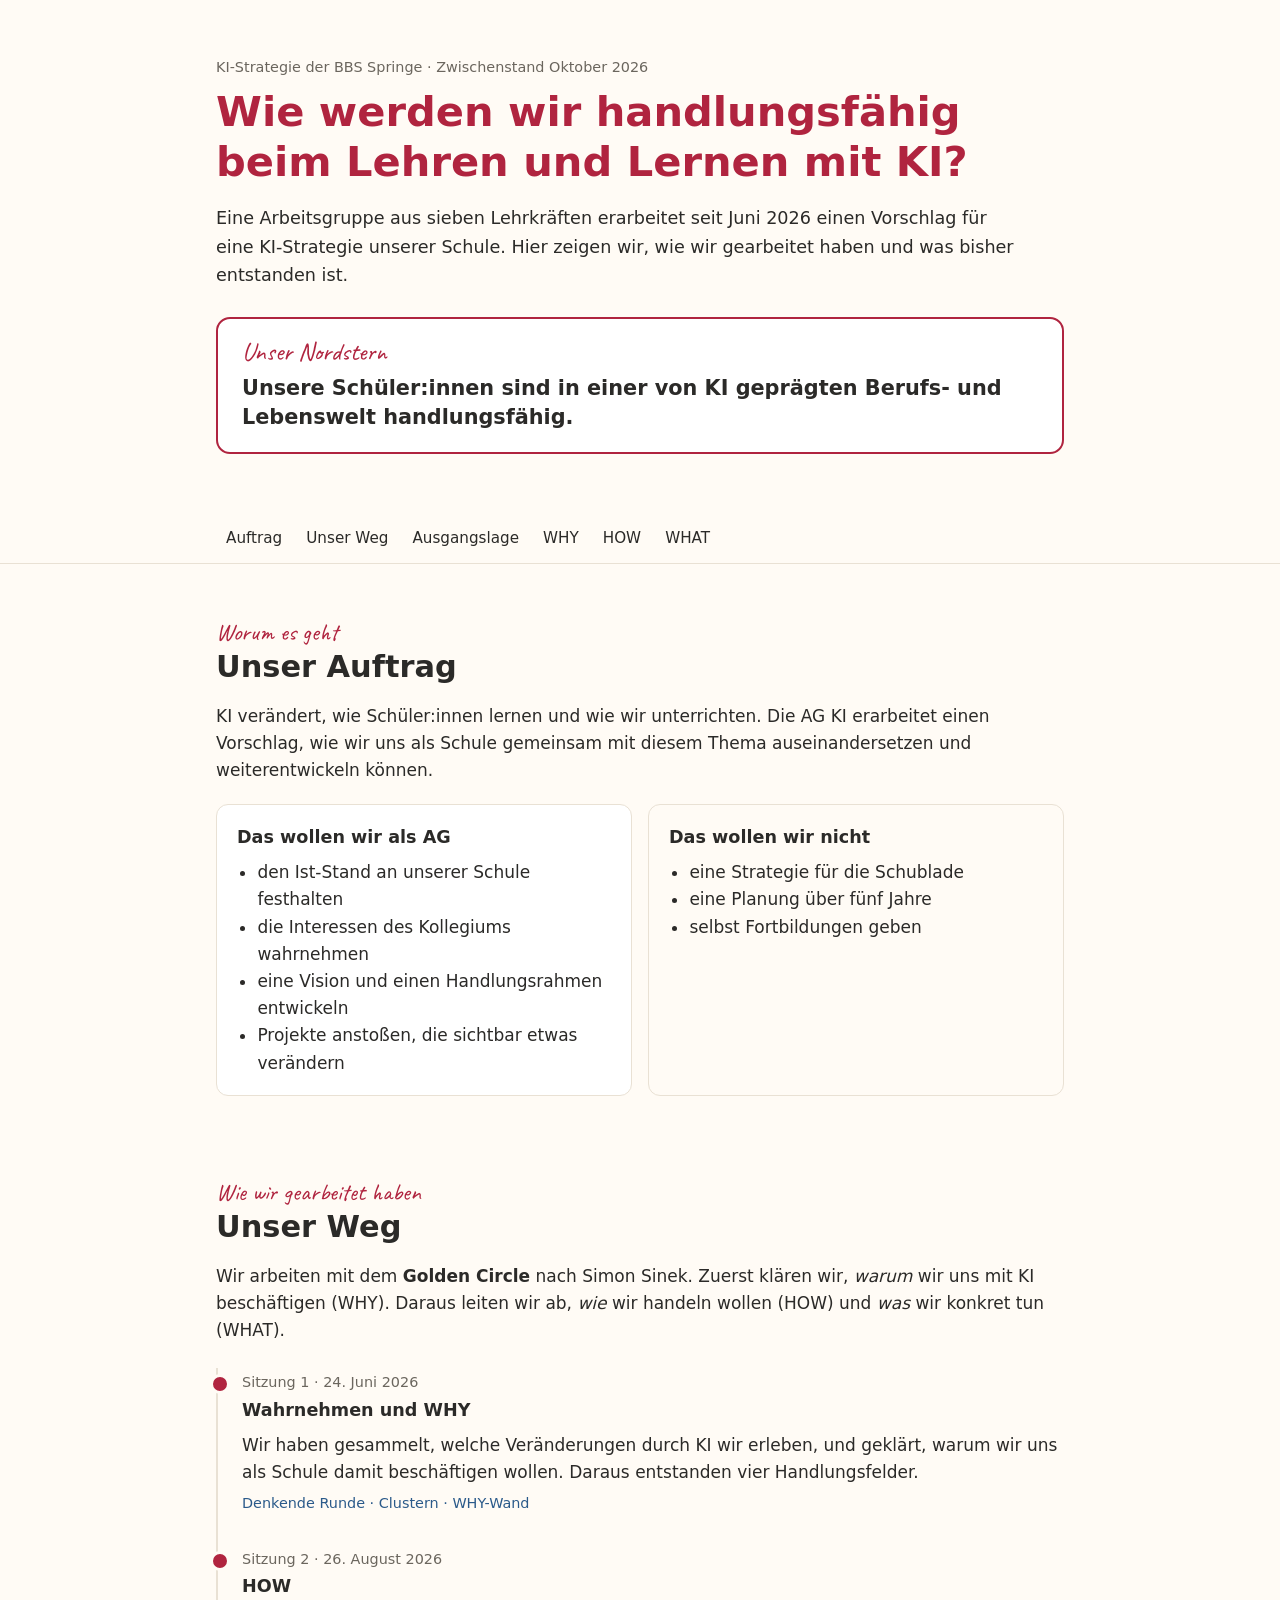
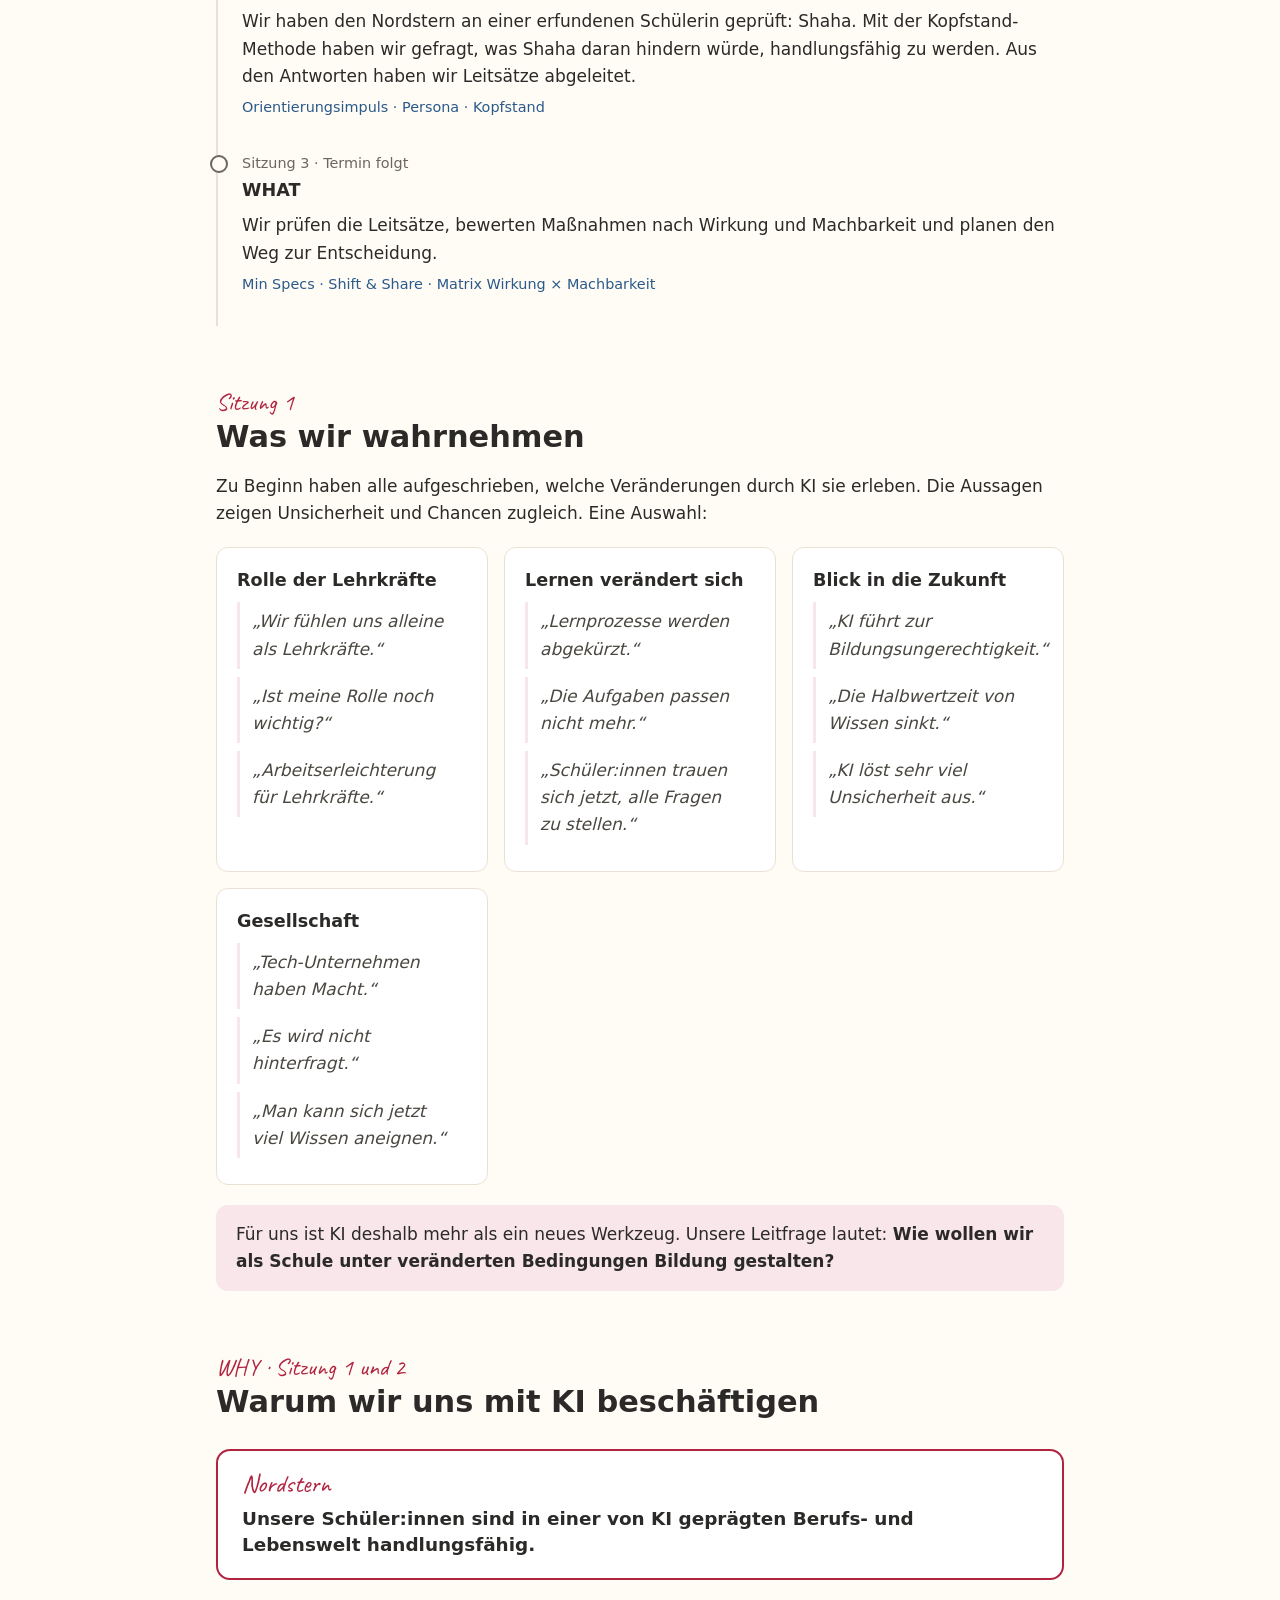
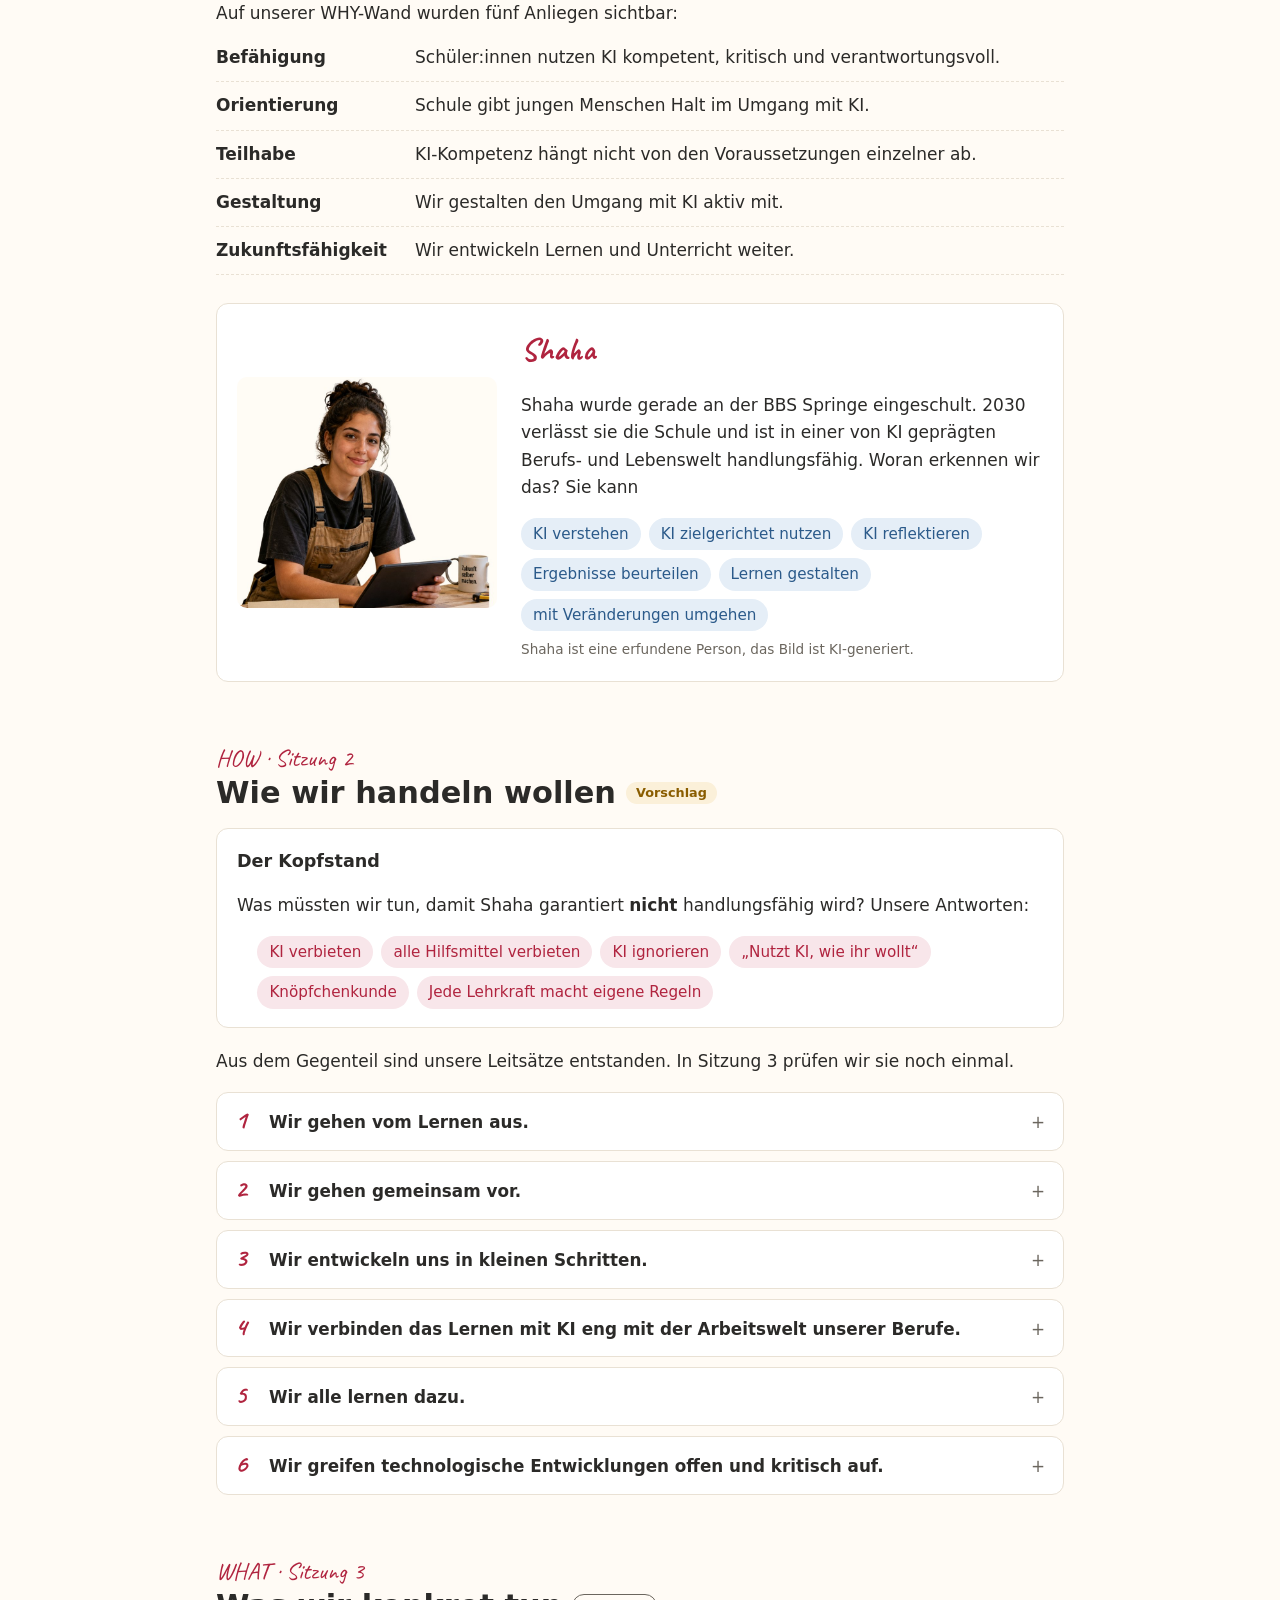
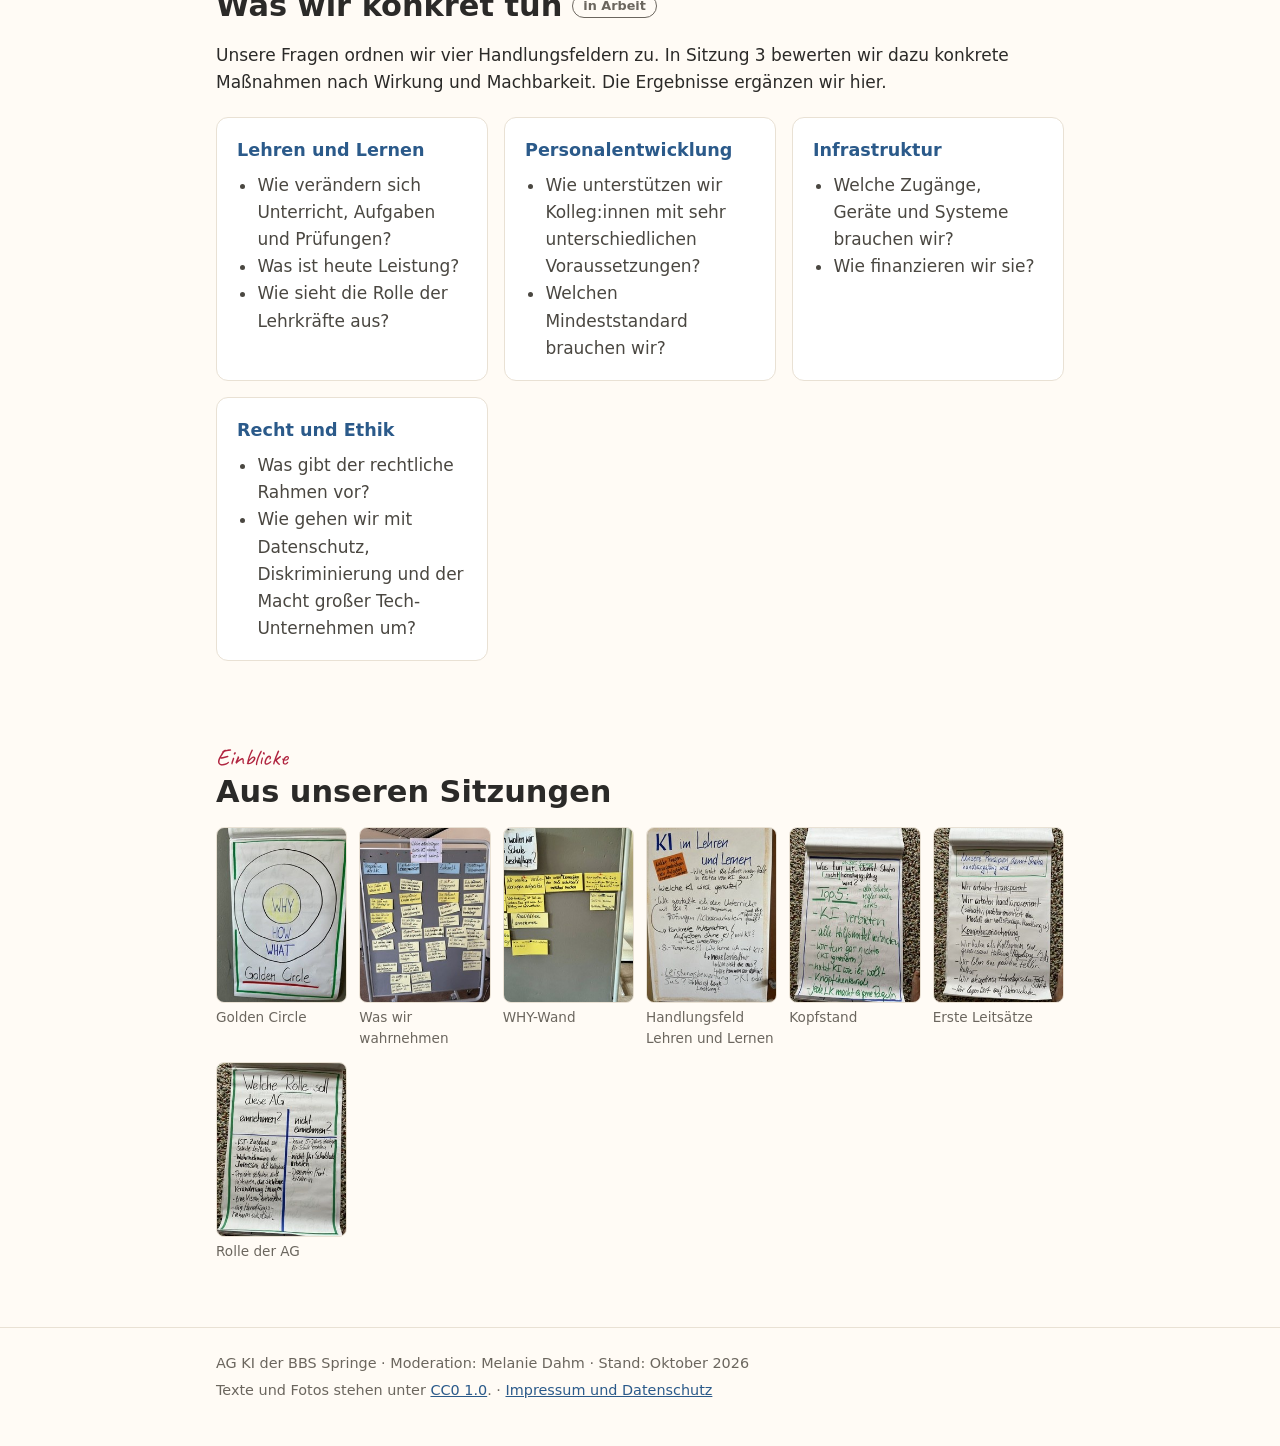
==== index.html @ a80a671f "Statuszeile entfernt, Auftragstext überarbeitet Co-Authored-By: Claude Opus 5.5 <noreply@anthropic.c" ====
<!doctype html>
<html lang="de">
<head>
<meta charset="utf-8">
<meta name="viewport" content="width=device-width, initial-scale=1">
<meta name="robots" content="noindex, nofollow">
<title>KI-Strategie BBS Springe</title>
<meta name="description" content="Wie die AG KI der BBS Springe an einer KI-Strategie arbeitet und was bisher entstanden ist.">
<link rel="stylesheet" href="style.css">
</head>
<body>

<header class="hero">
  <div class="wrap">
    <p class="kicker">KI-Strategie der BBS Springe · Zwischenstand Oktober 2026</p>
    <h1>Wie werden wir handlungsfähig beim Lehren und Lernen mit KI?</h1>
    <p class="lead">Eine Arbeitsgruppe aus sieben Lehrkräften erarbeitet seit Juni 2026 einen Vorschlag für eine KI-Strategie unserer Schule. Hier zeigen wir, wie wir gearbeitet haben und was bisher entstanden ist.</p>
    <div class="northstar">
      <span class="hand">Unser Nordstern</span>
      <p>Unsere Schüler:innen sind in einer von KI geprägten Berufs- und Lebenswelt handlungsfähig.</p>
    </div>
  </div>
</header>

<nav class="toc" aria-label="Inhalt">
  <div class="wrap">
    <a href="#auftrag">Auftrag</a>
    <a href="#weg">Unser Weg</a>
    <a href="#ausgangslage">Ausgangslage</a>
    <a href="#why">WHY</a>
    <a href="#how">HOW</a>
    <a href="#what">WHAT</a>
  </div>
</nav>

<main>

<section id="auftrag" class="wrap">
  <p class="eyebrow">Worum es geht</p>
  <h2>Unser Auftrag</h2>
  <p>KI verändert, wie Schüler:innen lernen und wie wir unterrichten. Die AG KI erarbeitet einen Vorschlag, wie wir uns als Schule gemeinsam mit diesem Thema auseinandersetzen und weiterentwickeln können.</p>
  <div class="two">
    <div class="card">
      <h3>Das wollen wir als AG</h3>
      <ul>
        <li>den Ist-Stand an unserer Schule festhalten</li>
        <li>die Interessen des Kollegiums wahrnehmen</li>
        <li>eine Vision und einen Handlungsrahmen entwickeln</li>
        <li>Projekte anstoßen, die sichtbar etwas verändern</li>
      </ul>
    </div>
    <div class="card muted">
      <h3>Das wollen wir nicht</h3>
      <ul>
        <li>eine Strategie für die Schublade</li>
        <li>eine Planung über fünf Jahre</li>
        <li>selbst Fortbildungen geben</li>
      </ul>
    </div>
  </div>
</section>

<section id="weg" class="wrap">
  <p class="eyebrow">Wie wir gearbeitet haben</p>
  <h2>Unser Weg</h2>
  <p>Wir arbeiten mit dem <strong>Golden Circle</strong> nach Simon Sinek. Zuerst klären wir, <em>warum</em> wir uns mit KI beschäftigen (WHY). Daraus leiten wir ab, <em>wie</em> wir handeln wollen (HOW) und <em>was</em> wir konkret tun (WHAT).</p>
  <ol class="timeline">
    <li>
      <span class="when">Sitzung 1 · 24. Juni 2026</span>
      <h3>Wahrnehmen und WHY</h3>
      <p>Wir haben gesammelt, welche Veränderungen durch KI wir erleben, und geklärt, warum wir uns als Schule damit beschäftigen wollen. Daraus entstanden vier Handlungsfelder.</p>
      <p class="methods">Denkende Runde · Clustern · WHY-Wand</p>
    </li>
    <li>
      <span class="when">Sitzung 2 · 26. August 2026</span>
      <h3>HOW</h3>
      <p>Wir haben den Nordstern an einer erfundenen Schülerin geprüft: Shaha. Mit der Kopfstand-Methode haben wir gefragt, was Shaha daran hindern würde, handlungsfähig zu werden. Aus den Antworten haben wir Leitsätze abgeleitet.</p>
      <p class="methods">Orientierungsimpuls · Persona · Kopfstand</p>
    </li>
    <li class="next">
      <span class="when">Sitzung 3 · Termin folgt</span>
      <h3>WHAT</h3>
      <p>Wir prüfen die Leitsätze, bewerten Maßnahmen nach Wirkung und Machbarkeit und planen den Weg zur Entscheidung.</p>
      <p class="methods">Min Specs · Shift &amp; Share · Matrix Wirkung × Machbarkeit</p>
    </li>
  </ol>
</section>

<section id="ausgangslage" class="wrap">
  <p class="eyebrow">Sitzung 1</p>
  <h2>Was wir wahrnehmen</h2>
  <p>Zu Beginn haben alle aufgeschrieben, welche Veränderungen durch KI sie erleben. Die Aussagen zeigen Unsicherheit und Chancen zugleich. Eine Auswahl:</p>
  <div class="grid">
    <div class="card">
      <h3>Rolle der Lehrkräfte</h3>
      <blockquote>Wir fühlen uns alleine als Lehrkräfte.</blockquote>
      <blockquote>Ist meine Rolle noch wichtig?</blockquote>
      <blockquote>Arbeitserleichterung für Lehrkräfte.</blockquote>
    </div>
    <div class="card">
      <h3>Lernen verändert sich</h3>
      <blockquote>Lernprozesse werden abgekürzt.</blockquote>
      <blockquote>Die Aufgaben passen nicht mehr.</blockquote>
      <blockquote>Schüler:innen trauen sich jetzt, alle Fragen zu stellen.</blockquote>
    </div>
    <div class="card">
      <h3>Blick in die Zukunft</h3>
      <blockquote>KI führt zur Bildungsungerechtigkeit.</blockquote>
      <blockquote>Die Halbwertzeit von Wissen sinkt.</blockquote>
      <blockquote>KI löst sehr viel Unsicherheit aus.</blockquote>
    </div>
    <div class="card">
      <h3>Gesellschaft</h3>
      <blockquote>Tech-Unternehmen haben Macht.</blockquote>
      <blockquote>Es wird nicht hinterfragt.</blockquote>
      <blockquote>Man kann sich jetzt viel Wissen aneignen.</blockquote>
    </div>
  </div>
  <p class="callout">Für uns ist KI deshalb mehr als ein neues Werkzeug. Unsere Leitfrage lautet: <strong>Wie wollen wir als Schule unter veränderten Bedingungen Bildung gestalten?</strong></p>
</section>

<section id="why" class="wrap">
  <p class="eyebrow">WHY · Sitzung 1 und 2</p>
  <h2>Warum wir uns mit KI beschäftigen</h2>
  <div class="northstar small">
    <span class="hand">Nordstern</span>
    <p>Unsere Schüler:innen sind in einer von KI geprägten Berufs- und Lebenswelt handlungsfähig.</p>
  </div>
  <p>Auf unserer WHY-Wand wurden fünf Anliegen sichtbar:</p>
  <dl class="concerns">
    <div><dt>Befähigung</dt><dd>Schüler:innen nutzen KI kompetent, kritisch und verantwortungsvoll.</dd></div>
    <div><dt>Orientierung</dt><dd>Schule gibt jungen Menschen Halt im Umgang mit KI.</dd></div>
    <div><dt>Teilhabe</dt><dd>KI-Kompetenz hängt nicht von den Voraussetzungen einzelner ab.</dd></div>
    <div><dt>Gestaltung</dt><dd>Wir gestalten den Umgang mit KI aktiv mit.</dd></div>
    <div><dt>Zukunftsfähigkeit</dt><dd>Wir entwickeln Lernen und Unterricht weiter.</dd></div>
  </dl>

  <div class="persona">
    <img src="assets/shaha.jpg" alt="Junge Frau in Arbeitslatzhose mit Tablet, auf ihrem Becher steht „Zukunft selber machen.“" width="810" height="720" loading="lazy">
    <div>
      <h3>Shaha</h3>
      <p>Shaha wurde gerade an der BBS Springe eingeschult. 2030 verlässt sie die Schule und ist in einer von KI geprägten Berufs- und Lebenswelt handlungsfähig. Woran erkennen wir das? Sie kann</p>
      <ul class="chips">
        <li>KI verstehen</li>
        <li>KI zielgerichtet nutzen</li>
        <li>KI reflektieren</li>
        <li>Ergebnisse beurteilen</li>
        <li>Lernen gestalten</li>
        <li>mit Veränderungen umgehen</li>
      </ul>
      <p class="note">Shaha ist eine erfundene Person, das Bild ist KI-generiert.</p>
    </div>
  </div>
</section>

<section id="how" class="wrap">
  <p class="eyebrow">HOW · Sitzung 2</p>
  <h2>Wie wir handeln wollen <span class="badge draft">Vorschlag</span></h2>
  <div class="card headstand">
    <h3>Der Kopfstand</h3>
    <p>Was müssten wir tun, damit Shaha garantiert <strong>nicht</strong> handlungsfähig wird? Unsere Antworten:</p>
    <ul class="chips red">
      <li>KI verbieten</li>
      <li>alle Hilfsmittel verbieten</li>
      <li>KI ignorieren</li>
      <li>„Nutzt KI, wie ihr wollt“</li>
      <li>Knöpfchenkunde</li>
      <li>Jede Lehrkraft macht eigene Regeln</li>
    </ul>
  </div>
  <p>Aus dem Gegenteil sind unsere Leitsätze entstanden. In Sitzung 3 prüfen wir sie noch einmal.</p>
  <div class="principles">
    <details>
      <summary><span class="num">1</span>Wir gehen vom Lernen aus.</summary>
      <p>Unser Unterricht ist handlungs- und kompetenzorientiert. KI setzen wir dort ein, wo sie das Lernen stärkt, und machen sie selbst zum Lerngegenstand.</p>
    </details>
    <details>
      <summary><span class="num">2</span>Wir gehen gemeinsam vor.</summary>
      <p>Wir arbeiten nach gemeinsamen Zielen und transparenten, einheitlichen Regeln, die jeder Bildungsgang für sich konkretisiert. Niemand bleibt mit KI allein.</p>
    </details>
    <details>
      <summary><span class="num">3</span>Wir entwickeln uns in kleinen Schritten.</summary>
      <p>Wir erproben, werten aus, passen an und leben dabei eine positive Fehlerkultur.</p>
    </details>
    <details>
      <summary><span class="num">4</span>Wir verbinden das Lernen mit KI eng mit der Arbeitswelt unserer Berufe.</summary>
      <p>Wir beziehen unsere Ausbildungsbetriebe ein.</p>
    </details>
    <details>
      <summary><span class="num">5</span>Wir alle lernen dazu.</summary>
      <p>Lehrende und Lernende entwickeln Kompetenzen zu Lernen und KI. Dafür legen wir einen gemeinsamen Mindeststandard fest, und alle erhalten die Unterstützung, um ihn zu erreichen, unabhängig von ihren Voraussetzungen.</p>
    </details>
    <details>
      <summary><span class="num">6</span>Wir greifen technologische Entwicklungen offen und kritisch auf.</summary>
      <p>Wir achten auf Datenschutz und Nachhaltigkeit und treten Diskriminierung durch KI entgegen. Diese Themen machen wir auch im Unterricht zum Gegenstand.</p>
    </details>
  </div>
</section>

<section id="what" class="wrap">
  <p class="eyebrow">WHAT · Sitzung 3</p>
  <h2>Was wir konkret tun <span class="badge open">in Arbeit</span></h2>
  <p>Unsere Fragen ordnen wir vier Handlungsfeldern zu. In Sitzung 3 bewerten wir dazu konkrete Maßnahmen nach Wirkung und Machbarkeit. Die Ergebnisse ergänzen wir hier.</p>
  <div class="grid">
    <div class="card field">
      <h3>Lehren und Lernen</h3>
      <ul>
        <li>Wie verändern sich Unterricht, Aufgaben und Prüfungen?</li>
        <li>Was ist heute Leistung?</li>
        <li>Wie sieht die Rolle der Lehrkräfte aus?</li>
      </ul>
    </div>
    <div class="card field">
      <h3>Personalentwicklung</h3>
      <ul>
        <li>Wie unterstützen wir Kolleg:innen mit sehr unterschiedlichen Voraussetzungen?</li>
        <li>Welchen Mindeststandard brauchen wir?</li>
      </ul>
    </div>
    <div class="card field">
      <h3>Infrastruktur</h3>
      <ul>
        <li>Welche Zugänge, Geräte und Systeme brauchen wir?</li>
        <li>Wie finanzieren wir sie?</li>
      </ul>
    </div>
    <div class="card field">
      <h3>Recht und Ethik</h3>
      <ul>
        <li>Was gibt der rechtliche Rahmen vor?</li>
        <li>Wie gehen wir mit Datenschutz, Diskriminierung und der Macht großer Tech-Unternehmen um?</li>
      </ul>
    </div>
  </div>
  <!-- Nach Sitzung 3: priorisierte Maßnahmen hier ergänzen -->
</section>

<section id="einblicke" class="wrap">
  <p class="eyebrow">Einblicke</p>
  <h2>Aus unseren Sitzungen</h2>
  <div class="gallery">
    <figure><a href="assets/fotos/golden-circle.jpg"><img src="assets/fotos/golden-circle.jpg" alt="Flipchart mit dem Golden Circle: WHY, HOW, WHAT" width="240" height="320" loading="lazy"></a><figcaption>Golden Circle</figcaption></figure>
    <figure><a href="assets/fotos/veraenderungen.jpg"><img src="assets/fotos/veraenderungen.jpg" alt="Pinnwand mit geclusterten Karten zu wahrgenommenen Veränderungen" width="240" height="320" loading="lazy"></a><figcaption>Was wir wahrnehmen</figcaption></figure>
    <figure><a href="assets/fotos/why.jpg"><img src="assets/fotos/why.jpg" alt="Karten auf der WHY-Wand" width="240" height="320" loading="lazy"></a><figcaption>WHY-Wand</figcaption></figure>
    <figure><a href="assets/fotos/hf-lehren-lernen.jpg"><img src="assets/fotos/hf-lehren-lernen.jpg" alt="Flipchart mit Fragen zum Handlungsfeld Lehren und Lernen" width="240" height="320" loading="lazy"></a><figcaption>Handlungsfeld Lehren und Lernen</figcaption></figure>
    <figure><a href="assets/fotos/kopfstand.jpg"><img src="assets/fotos/kopfstand.jpg" alt="Flipchart zur Kopfstand-Frage mit den Top 5" width="240" height="320" loading="lazy"></a><figcaption>Kopfstand</figcaption></figure>
    <figure><a href="assets/fotos/leitsaetze.jpg"><img src="assets/fotos/leitsaetze.jpg" alt="Flipchart mit den ersten Prinzipien" width="240" height="320" loading="lazy"></a><figcaption>Erste Leitsätze</figcaption></figure>
    <figure><a href="assets/fotos/rolle-ag.jpg"><img src="assets/fotos/rolle-ag.jpg" alt="Flipchart zur Rolle der AG" width="240" height="320" loading="lazy"></a><figcaption>Rolle der AG</figcaption></figure>
  </div>
</section>

</main>

<footer>
  <div class="wrap">
    <p>AG KI der BBS Springe · Moderation: Melanie Dahm · Stand: Oktober 2026</p>
    <p>Texte und Fotos stehen unter <a href="https://creativecommons.org/publicdomain/zero/1.0/deed.de">CC0 1.0</a>. · <a href="impressum.html">Impressum und Datenschutz</a></p>
  </div>
</footer>

</body>
</html>
---- style.css ----
@font-face {
  font-family: "Caveat";
  src: url("assets/fonts/caveat-latin-400-normal.woff2") format("woff2");
  font-weight: 400;
  font-display: swap;
}
@font-face {
  font-family: "Caveat";
  src: url("assets/fonts/caveat-latin-700-normal.woff2") format("woff2");
  font-weight: 700;
  font-display: swap;
}

:root {
  --bg: #fffbf5;
  --surface: #ffffff;
  --text: #2b2a28;
  --muted: #6b665e;
  --line: #e9e1d4;
  --red: #b0243f;
  --red-soft: #f8e6ea;
  --blue: #2b5a8a;
  --blue-soft: #e5eef7;
  --green: #2f7d4f;
  --amber: #c98a12;
  --hand: "Caveat", "Segoe Print", "Comic Sans MS", cursive;
  --sans: system-ui, -apple-system, "Segoe UI", Roboto, Arial, sans-serif;
  color-scheme: light;
}

* { box-sizing: border-box; }
html { scroll-behavior: smooth; scroll-padding-top: 64px; }
body {
  margin: 0;
  background: var(--bg);
  color: var(--text);
  font-family: var(--sans);
  font-size: 17px;
  line-height: 1.6;
}
img { max-width: 100%; height: auto; display: block; }
a { color: var(--blue); }

.wrap { max-width: 880px; margin: 0 auto; padding: 0 16px; }

/* Kopf */
.hero { padding: 56px 0 40px; }
.kicker { color: var(--muted); font-size: 0.9rem; margin: 0 0 8px; }
h1 { font-size: clamp(1.8rem, 4.5vw, 2.6rem); line-height: 1.2; margin: 0 0 16px; color: var(--red); }
.lead { font-size: 1.1rem; max-width: 46em; }
.hand { font-family: var(--hand); font-size: 1.6rem; line-height: 1; color: var(--red); }

.northstar {
  margin: 28px 0 20px;
  padding: 20px 24px;
  background: var(--surface);
  border: 2px solid var(--red);
  border-radius: 14px;
}
.northstar p { margin: 6px 0 0; font-size: 1.3rem; font-weight: 600; line-height: 1.4; }
.northstar.small p { font-size: 1.15rem; }

.status { list-style: none; padding: 0; margin: 0; display: flex; flex-wrap: wrap; gap: 8px 20px; font-size: 0.95rem; }
.status li { display: flex; align-items: center; gap: 8px; }
.dot { width: 11px; height: 11px; border-radius: 50%; display: inline-block; }
.dot.done { background: var(--green); }
.dot.draft { background: var(--amber); }
.dot.open { background: transparent; border: 2px solid var(--muted); }

/* Navigation */
.toc {
  position: sticky; top: 0; z-index: 10;
  background: rgba(255, 251, 245, 0.95);
  backdrop-filter: blur(6px);
  border-bottom: 1px solid var(--line);
}
.toc .wrap { display: flex; gap: 4px; overflow-x: auto; scrollbar-width: none; }
.toc .wrap::-webkit-scrollbar { display: none; }
.toc a {
  flex: 0 0 auto;
  padding: 12px 10px;
  text-decoration: none;
  color: var(--text);
  font-size: 0.95rem;
  white-space: nowrap;
}
.toc a:hover { color: var(--red); }

/* Abschnitte */
section.wrap { padding-top: 56px; padding-bottom: 8px; }
.eyebrow { font-family: var(--hand); font-size: 1.5rem; color: var(--red); margin: 0; line-height: 1; }
h2 { font-size: clamp(1.4rem, 3.5vw, 1.9rem); margin: 4px 0 16px; line-height: 1.25; display: flex; flex-wrap: wrap; align-items: center; gap: 10px; }
h3 { font-size: 1.1rem; margin: 0 0 8px; }

.card {
  background: var(--surface);
  border: 1px solid var(--line);
  border-radius: 12px;
  padding: 18px 20px;
}
.card ul { margin: 0; padding-left: 1.2em; }
.card.muted { background: transparent; }

.two, .grid { display: grid; gap: 16px; margin: 20px 0; }
.two { grid-template-columns: repeat(auto-fit, minmax(260px, 1fr)); }
.grid { grid-template-columns: repeat(auto-fit, minmax(240px, 1fr)); }

blockquote {
  margin: 0 0 8px;
  padding: 6px 12px;
  border-left: 3px solid var(--red-soft);
  font-style: italic;
  color: #4a4741;
}
blockquote::before { content: "„"; }
blockquote::after { content: "“"; }

.callout {
  margin: 8px 0 0;
  padding: 16px 20px;
  background: var(--red-soft);
  border-radius: 12px;
}

/* Zeitleiste */
.timeline { list-style: none; padding: 0; margin: 24px 0 0; border-left: 2px solid var(--line); }
.timeline li { position: relative; padding: 0 0 24px 24px; }
.timeline li::before {
  content: ""; position: absolute; left: -8px; top: 6px;
  width: 14px; height: 14px; border-radius: 50%;
  background: var(--red); border: 3px solid var(--bg);
}
.timeline li.next::before { background: var(--bg); border: 2px solid var(--muted); }
.timeline p { margin: 0 0 6px; }
.when { font-size: 0.9rem; color: var(--muted); }
.methods { font-size: 0.9rem; color: var(--blue); }

/* WHY */
.concerns { margin: 16px 0 28px; display: grid; gap: 10px; }
.concerns div { display: grid; grid-template-columns: 11em 1fr; gap: 12px; padding-bottom: 10px; border-bottom: 1px dashed var(--line); }
.concerns dt { font-weight: 700; }
.concerns dd { margin: 0; }

.persona {
  display: grid; grid-template-columns: 260px 1fr; gap: 24px; align-items: center;
  background: var(--surface); border: 1px solid var(--line); border-radius: 12px; padding: 20px;
}
.persona img { border-radius: 10px; }
.persona h3 { font-family: var(--hand); font-size: 2rem; font-weight: 700; color: var(--red); margin: 0; }
.note { font-size: 0.85rem; color: var(--muted); margin: 8px 0 0; }

.chips { list-style: none; padding: 0; margin: 10px 0 0; display: flex; flex-wrap: wrap; gap: 8px; }
.chips li { background: var(--blue-soft); color: var(--blue); border-radius: 999px; padding: 4px 12px; font-size: 0.95rem; }
.chips.red li { background: var(--red-soft); color: var(--red); }

/* HOW */
.badge { font-size: 0.8rem; font-weight: 600; border-radius: 999px; padding: 3px 10px; }
.badge.draft { background: #fbf0d9; color: #8a5d00; }
.badge.open { background: transparent; border: 1px solid var(--muted); color: var(--muted); }
.headstand { margin: 8px 0 20px; }
.principles { display: grid; gap: 10px; margin-top: 12px; }
details {
  background: var(--surface); border: 1px solid var(--line); border-radius: 12px; padding: 14px 18px;
}
summary { cursor: pointer; font-weight: 700; font-size: 1.05rem; display: flex; gap: 12px; align-items: baseline; list-style: none; }
summary::-webkit-details-marker { display: none; }
summary::after { content: "+"; margin-left: auto; color: var(--muted); font-weight: 400; }
details[open] summary::after { content: "–"; }
details p { margin: 10px 0 0 34px; }
.num { font-family: var(--hand); font-size: 1.6rem; color: var(--red); min-width: 22px; line-height: 1; }

/* WHAT */
.field h3 { color: var(--blue); }
.field ul { color: #4a4741; }

/* Ausblick */
.steps { padding-left: 1.3em; margin: 0 0 24px; }
.steps li { margin-bottom: 8px; }
.steps strong { display: block; }
.feedback { background: var(--blue-soft); border-radius: 12px; padding: 20px; }
.feedback p { margin: 0 0 14px; }
.button {
  display: inline-block; background: var(--blue); color: #fff; text-decoration: none;
  padding: 10px 18px; border-radius: 8px; font-weight: 600;
}
.button:hover { background: #224a72; }

/* Galerie */
.gallery { display: grid; grid-template-columns: repeat(auto-fill, minmax(120px, 1fr)); gap: 12px; }
.gallery figure { margin: 0; }
.gallery img { border-radius: 8px; border: 1px solid var(--line); aspect-ratio: 3 / 4; object-fit: cover; width: 100%; }
.gallery figcaption { font-size: 0.85rem; color: var(--muted); margin-top: 4px; }

footer { margin-top: 56px; padding: 24px 0 40px; border-top: 1px solid var(--line); font-size: 0.9rem; color: var(--muted); }
footer p { margin: 0 0 4px; }

@media (max-width: 640px) {
  body { font-size: 16px; }
  .hero { padding-top: 36px; }
  .persona { grid-template-columns: 1fr; }
  .persona img { max-width: 280px; }
  .concerns div { grid-template-columns: 1fr; gap: 2px; }
  details p { margin-left: 0; }
}
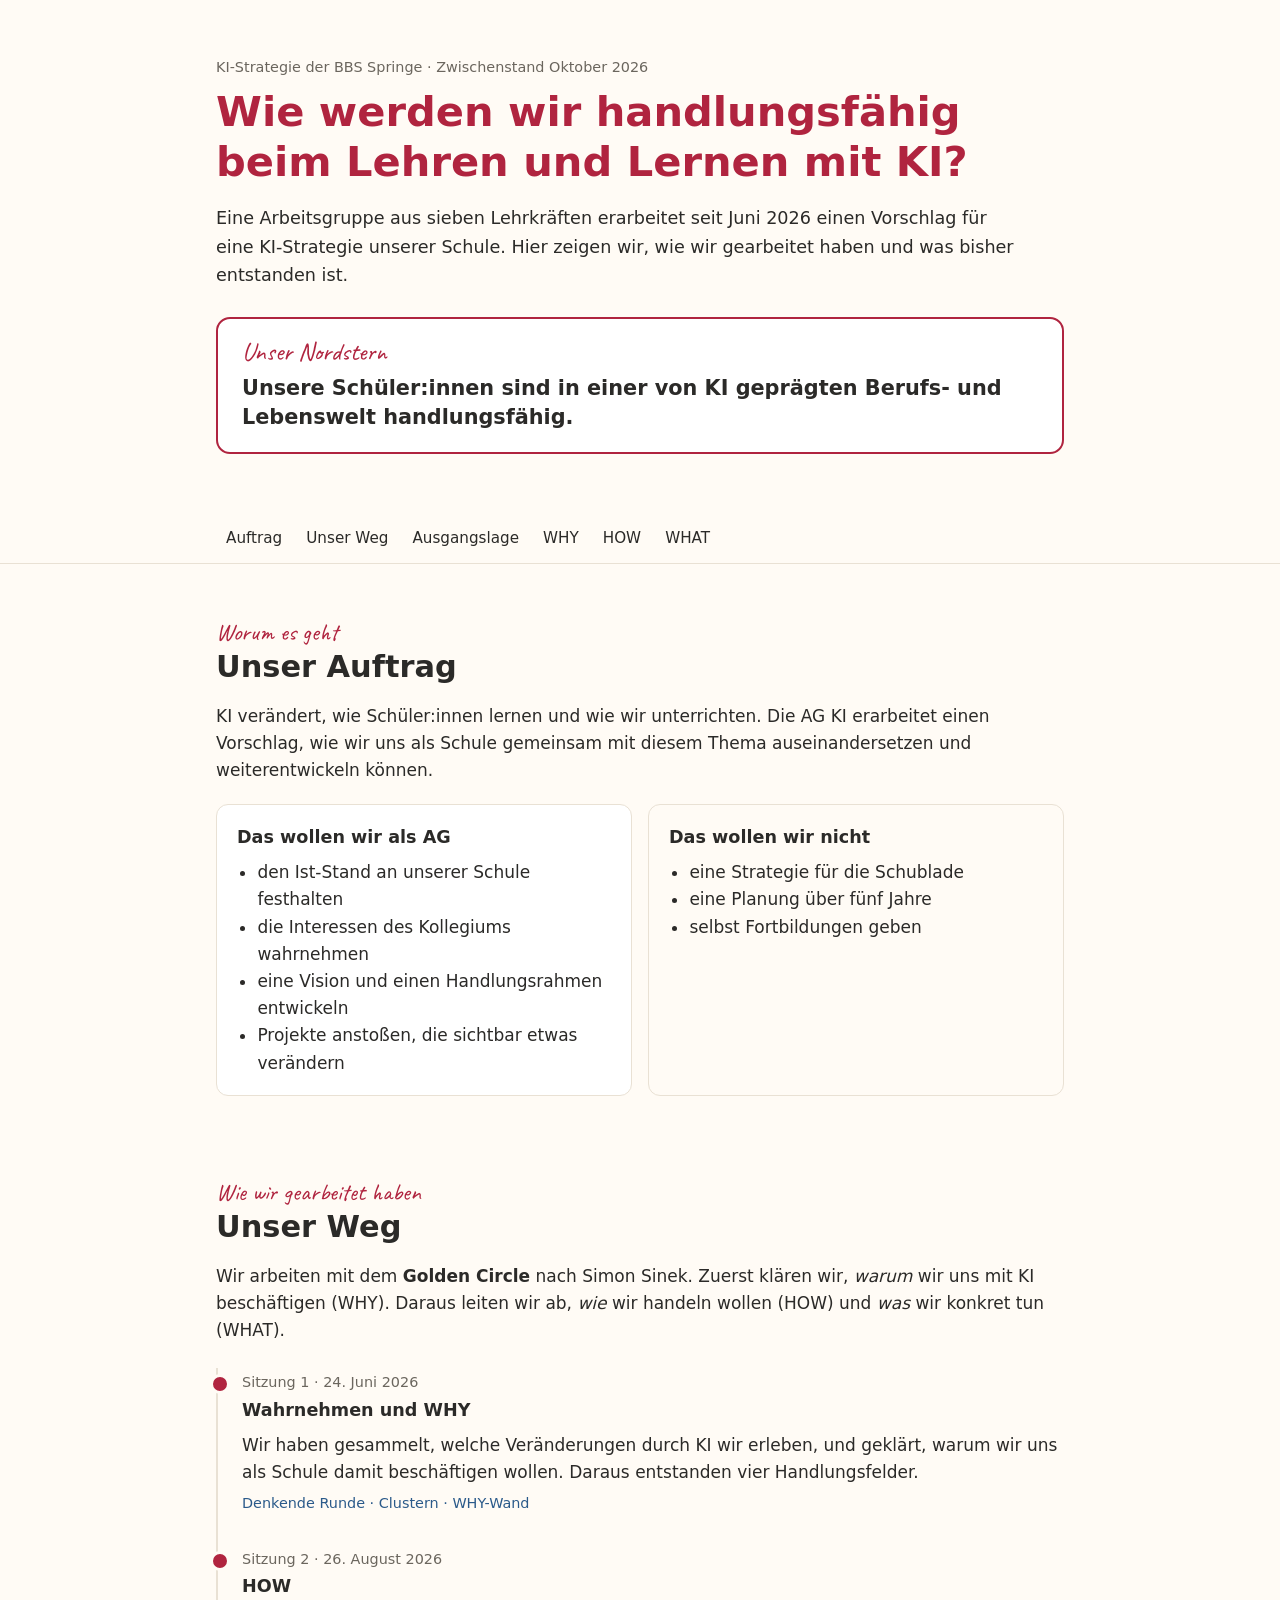
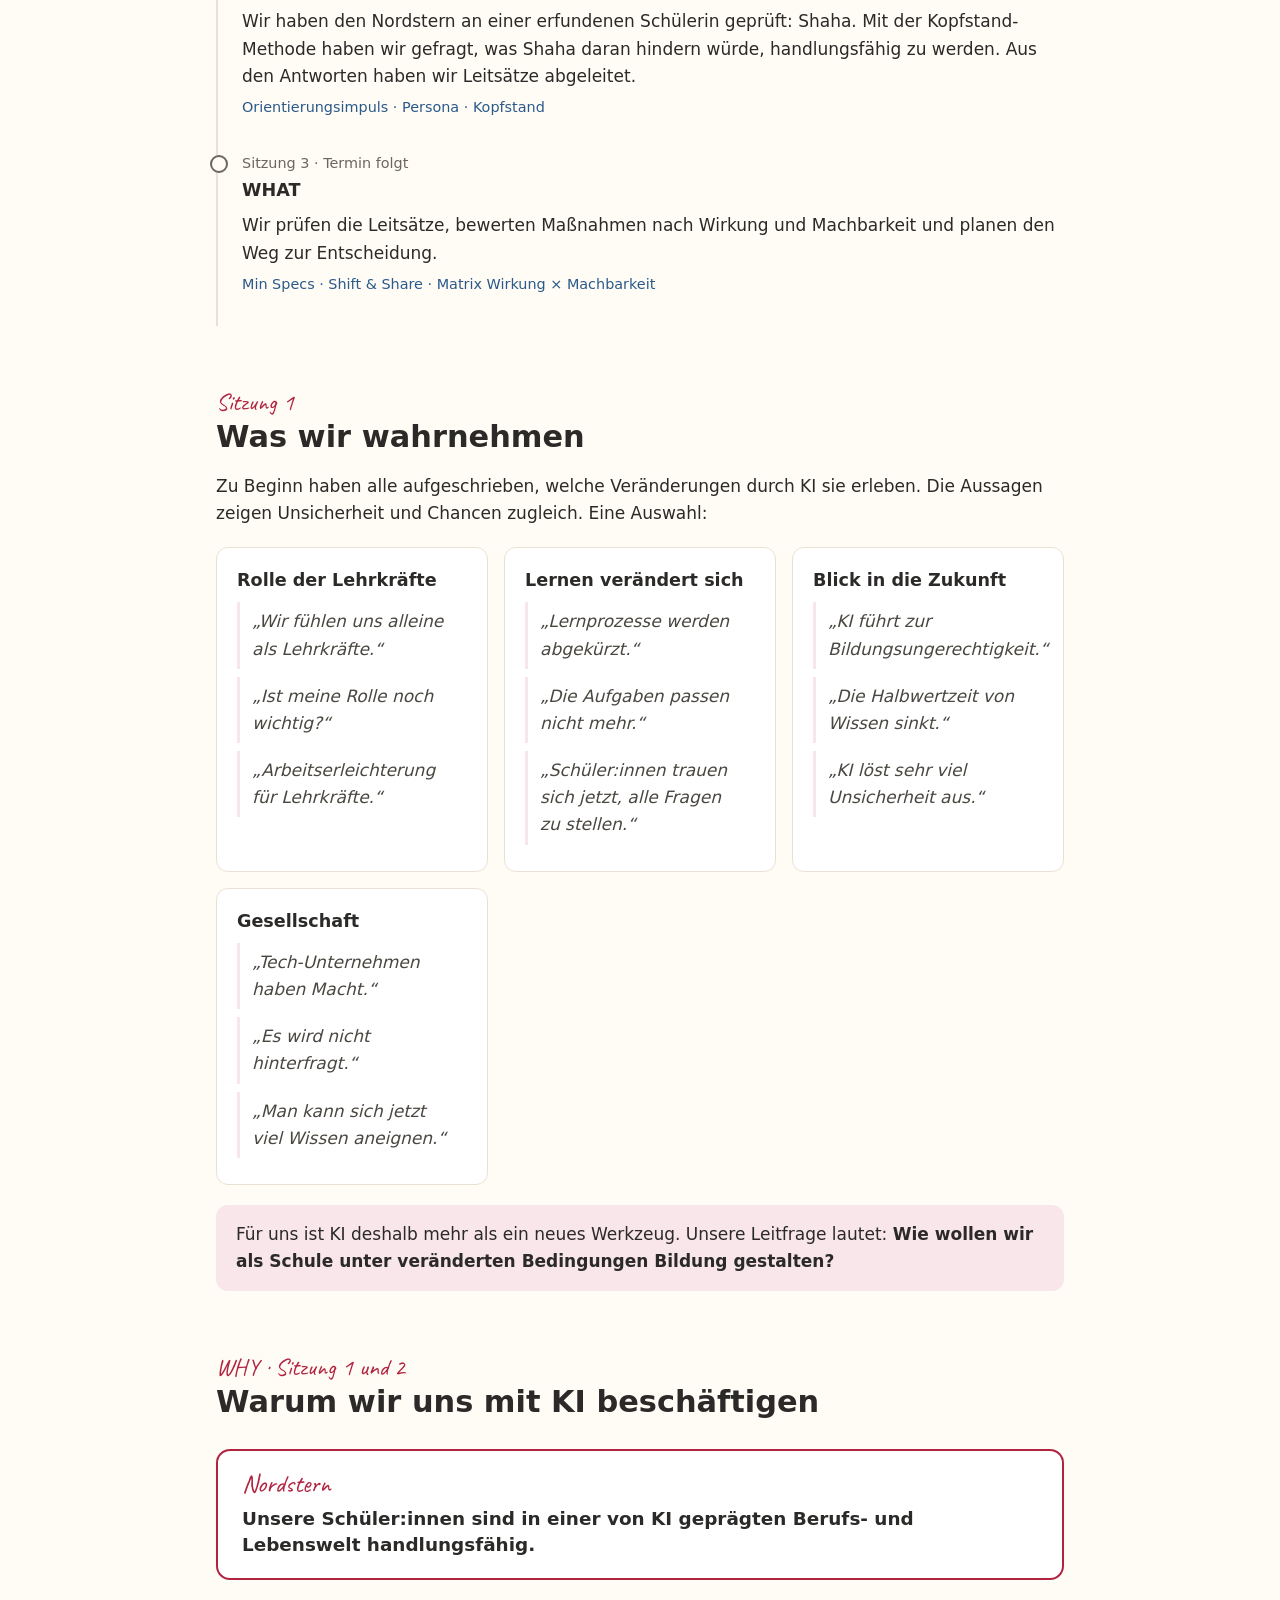
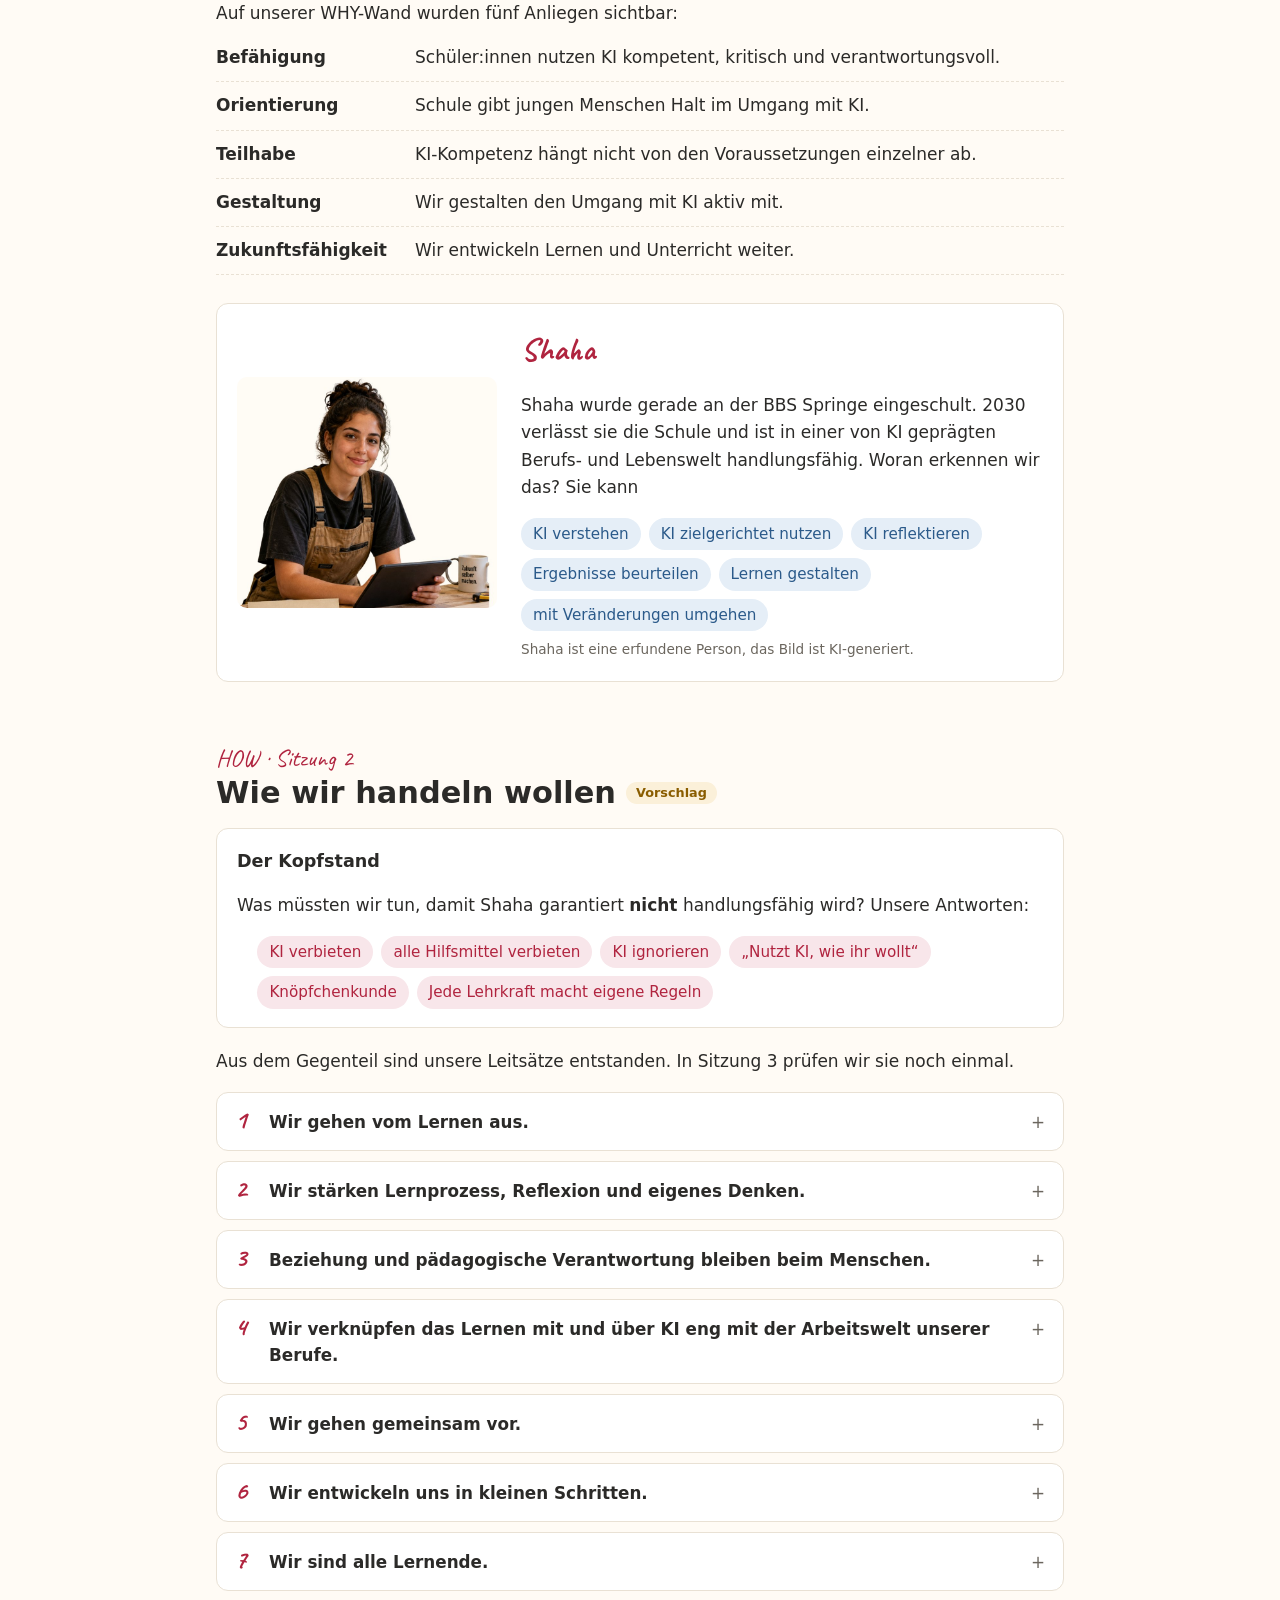
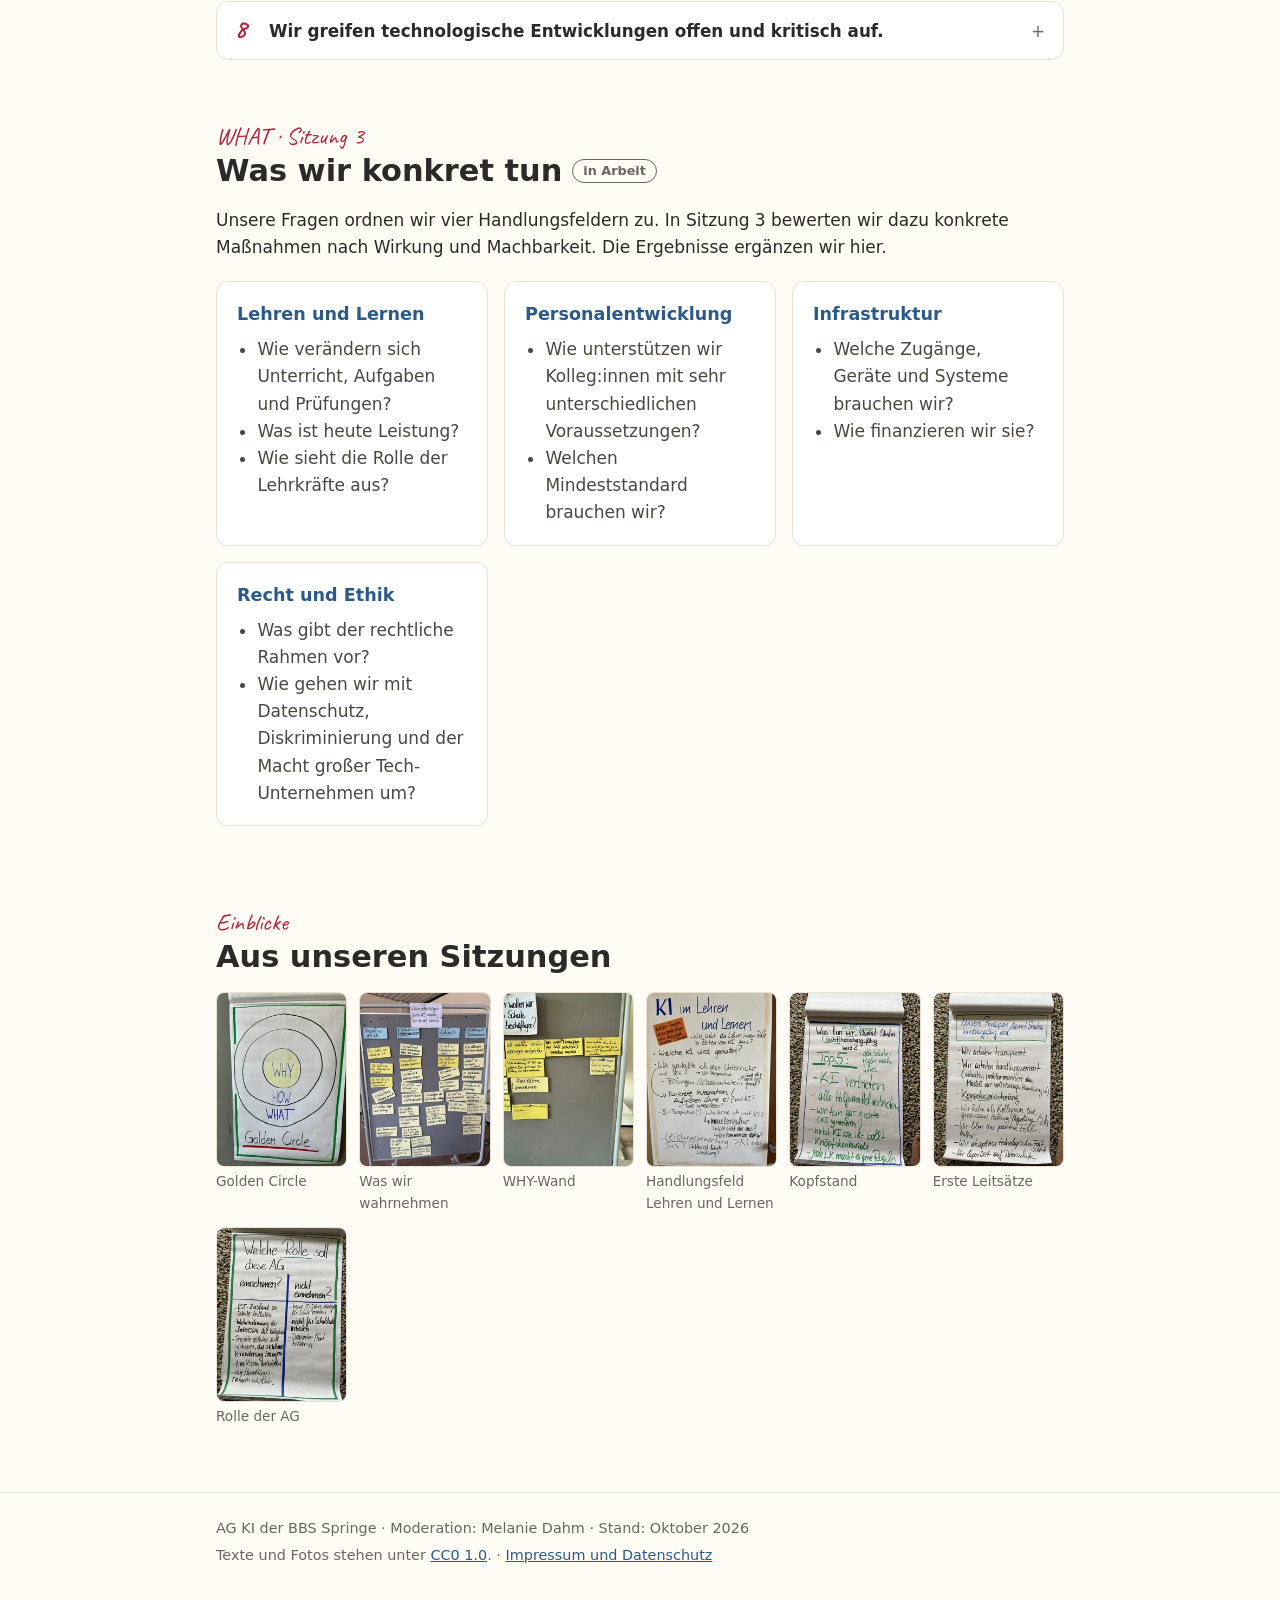
==== commit 906c5d67: "Leitsätze auf acht aktualisiert Co-Authored-By: Claude Opus 5.5 <noreply@anthropic.com>" ====
--- a/index.html
+++ b/index.html
@@ -172,27 +172,35 @@
   <div class="principles">
     <details>
       <summary><span class="num">1</span>Wir gehen vom Lernen aus.</summary>
-      <p>Unser Unterricht ist handlungs- und kompetenzorientiert. KI setzen wir dort ein, wo sie das Lernen stärkt, und machen sie selbst zum Lerngegenstand.</p>
-    </details>
-    <details>
-      <summary><span class="num">2</span>Wir gehen gemeinsam vor.</summary>
-      <p>Wir arbeiten nach gemeinsamen Zielen und transparenten, einheitlichen Regeln, die jeder Bildungsgang für sich konkretisiert. Niemand bleibt mit KI allein.</p>
-    </details>
-    <details>
-      <summary><span class="num">3</span>Wir entwickeln uns in kleinen Schritten.</summary>
-      <p>Wir erproben, werten aus, passen an und leben dabei eine positive Fehlerkultur.</p>
-    </details>
-    <details>
-      <summary><span class="num">4</span>Wir verbinden das Lernen mit KI eng mit der Arbeitswelt unserer Berufe.</summary>
-      <p>Wir beziehen unsere Ausbildungsbetriebe ein.</p>
-    </details>
-    <details>
-      <summary><span class="num">5</span>Wir alle lernen dazu.</summary>
-      <p>Lehrende und Lernende entwickeln Kompetenzen zu Lernen und KI. Dafür legen wir einen gemeinsamen Mindeststandard fest, und alle erhalten die Unterstützung, um ihn zu erreichen, unabhängig von ihren Voraussetzungen.</p>
-    </details>
-    <details>
-      <summary><span class="num">6</span>Wir greifen technologische Entwicklungen offen und kritisch auf.</summary>
-      <p>Wir achten auf Datenschutz und Nachhaltigkeit und treten Diskriminierung durch KI entgegen. Diese Themen machen wir auch im Unterricht zum Gegenstand.</p>
+      <p>Bei jeder Entscheidung über KI fragen wir zuerst, welches Lernen sie stärkt. KI ist bei uns Werkzeug und Lerngegenstand, eingebettet in handlungs- und kompetenzorientierten Unterricht.</p>
+    </details>
+    <details>
+      <summary><span class="num">2</span>Wir stärken Lernprozess, Reflexion und eigenes Denken.</summary>
+      <p>Das gilt im Unterricht wie bei Leistung und Prüfung. Ob mit oder ohne KI gelernt wird, entscheiden wir bewusst nach dem Lernziel.</p>
+    </details>
+    <details>
+      <summary><span class="num">3</span>Beziehung und pädagogische Verantwortung bleiben beim Menschen.</summary>
+      <p>KI kann unterstützen. Lernbegleitung, Ermutigung und pädagogische Entscheidungen liegen bei den Lehrkräften.</p>
+    </details>
+    <details>
+      <summary><span class="num">4</span>Wir verknüpfen das Lernen mit und über KI eng mit der Arbeitswelt unserer Berufe.</summary>
+      <p>Wir zeigen, wie KI in den Berufen genutzt wird und wie sie Arbeit verändert. Dabei beziehen wir unsere Ausbildungsbetriebe ein.</p>
+    </details>
+    <details>
+      <summary><span class="num">5</span>Wir gehen gemeinsam vor.</summary>
+      <p>Wir arbeiten nach gemeinsamen Zielen und transparenten, einheitlichen Regeln zur KI-Nutzung, die jeder Bildungsgang für sich konkretisiert. Niemand bleibt mit KI allein.</p>
+    </details>
+    <details>
+      <summary><span class="num">6</span>Wir entwickeln uns in kleinen Schritten.</summary>
+      <p>Innerhalb unserer gemeinsamen Regeln probieren wir KI aus, werten aus und passen an. Dabei leben wir eine positive Fehlerkultur.</p>
+    </details>
+    <details>
+      <summary><span class="num">7</span>Wir sind alle Lernende.</summary>
+      <p>Lehrende und Lernende entwickeln Kompetenzen zu KI. Dafür legen wir einen gemeinsamen Mindeststandard fest, und alle erhalten Unterstützung, um ihn zu erreichen.</p>
+    </details>
+    <details>
+      <summary><span class="num">8</span>Wir greifen technologische Entwicklungen offen und kritisch auf.</summary>
+      <p>Wir sorgen dafür, dass alle Lernenden gleichen Zugang zu KI haben. Wir achten auf Datenschutz und Nachhaltigkeit und treten Diskriminierung durch KI entgegen. Diese Themen machen wir auch im Unterricht zum Gegenstand.</p>
     </details>
   </div>
 </section>
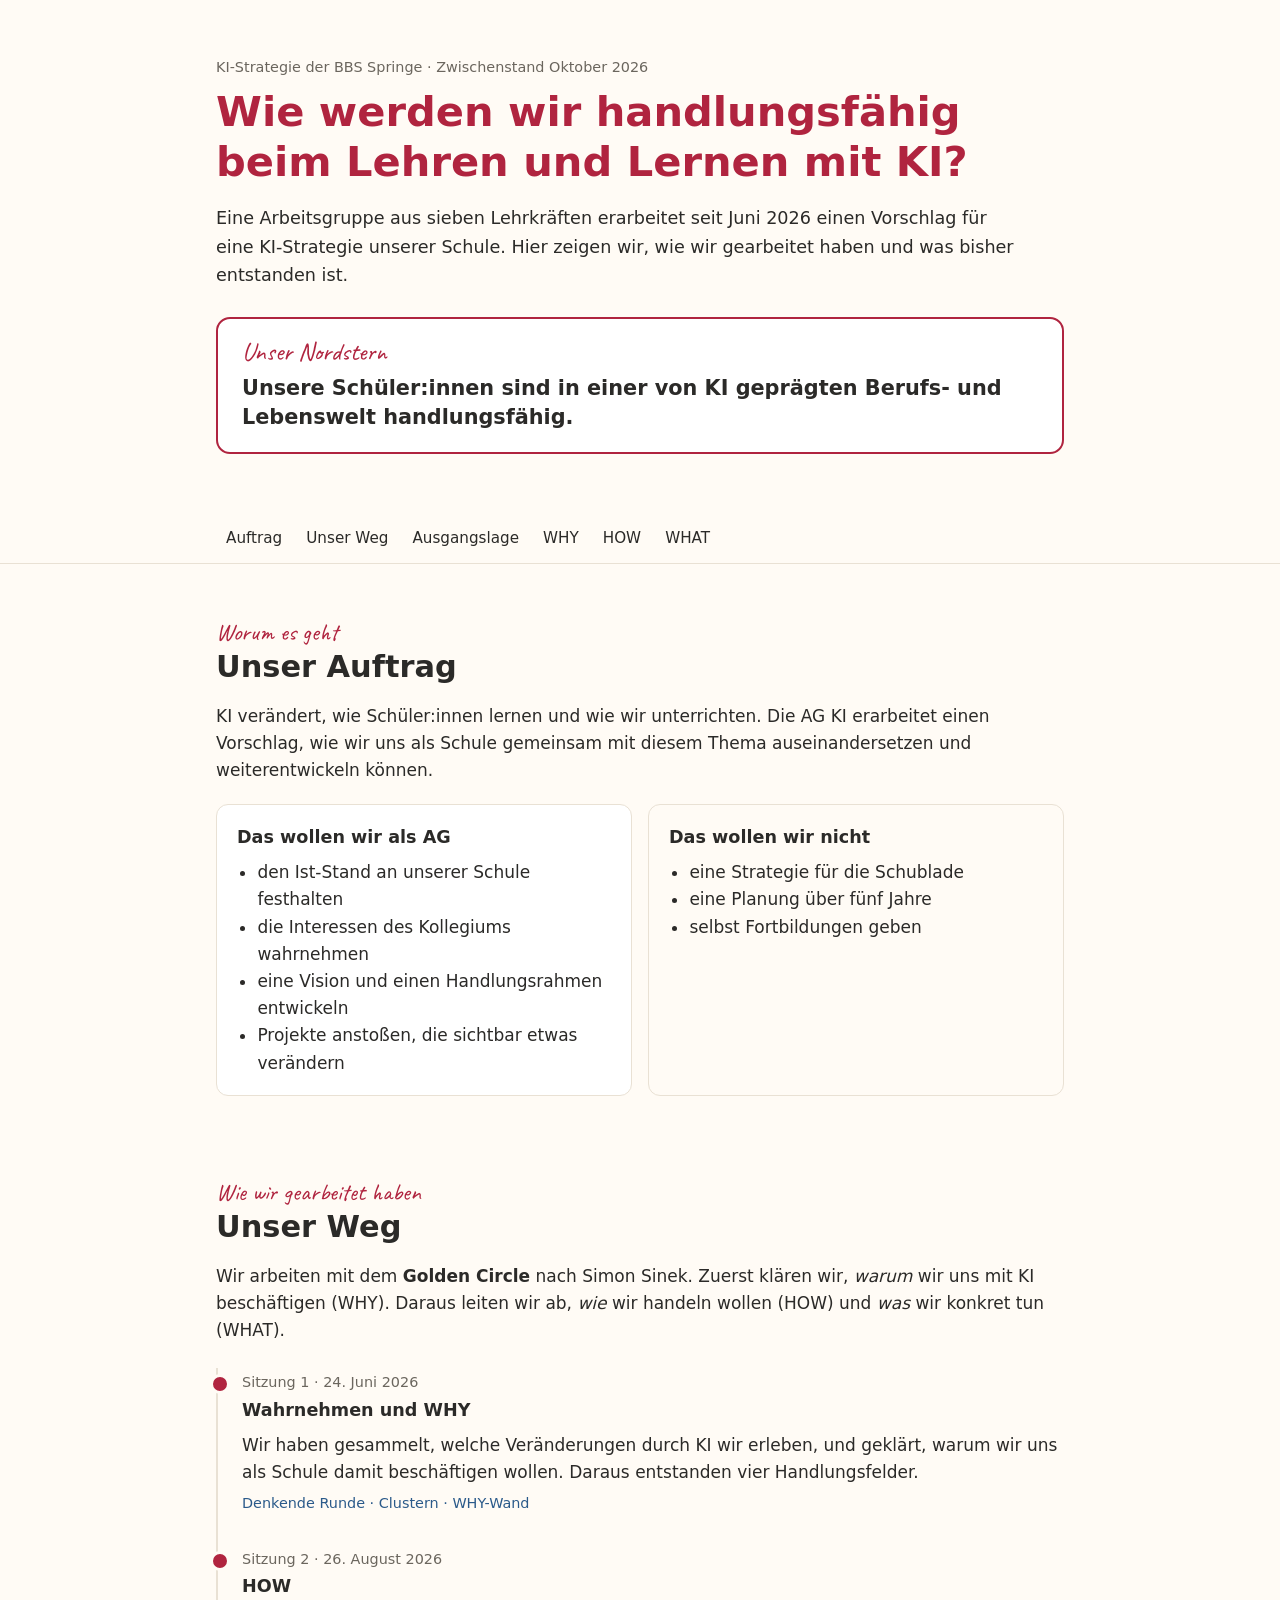
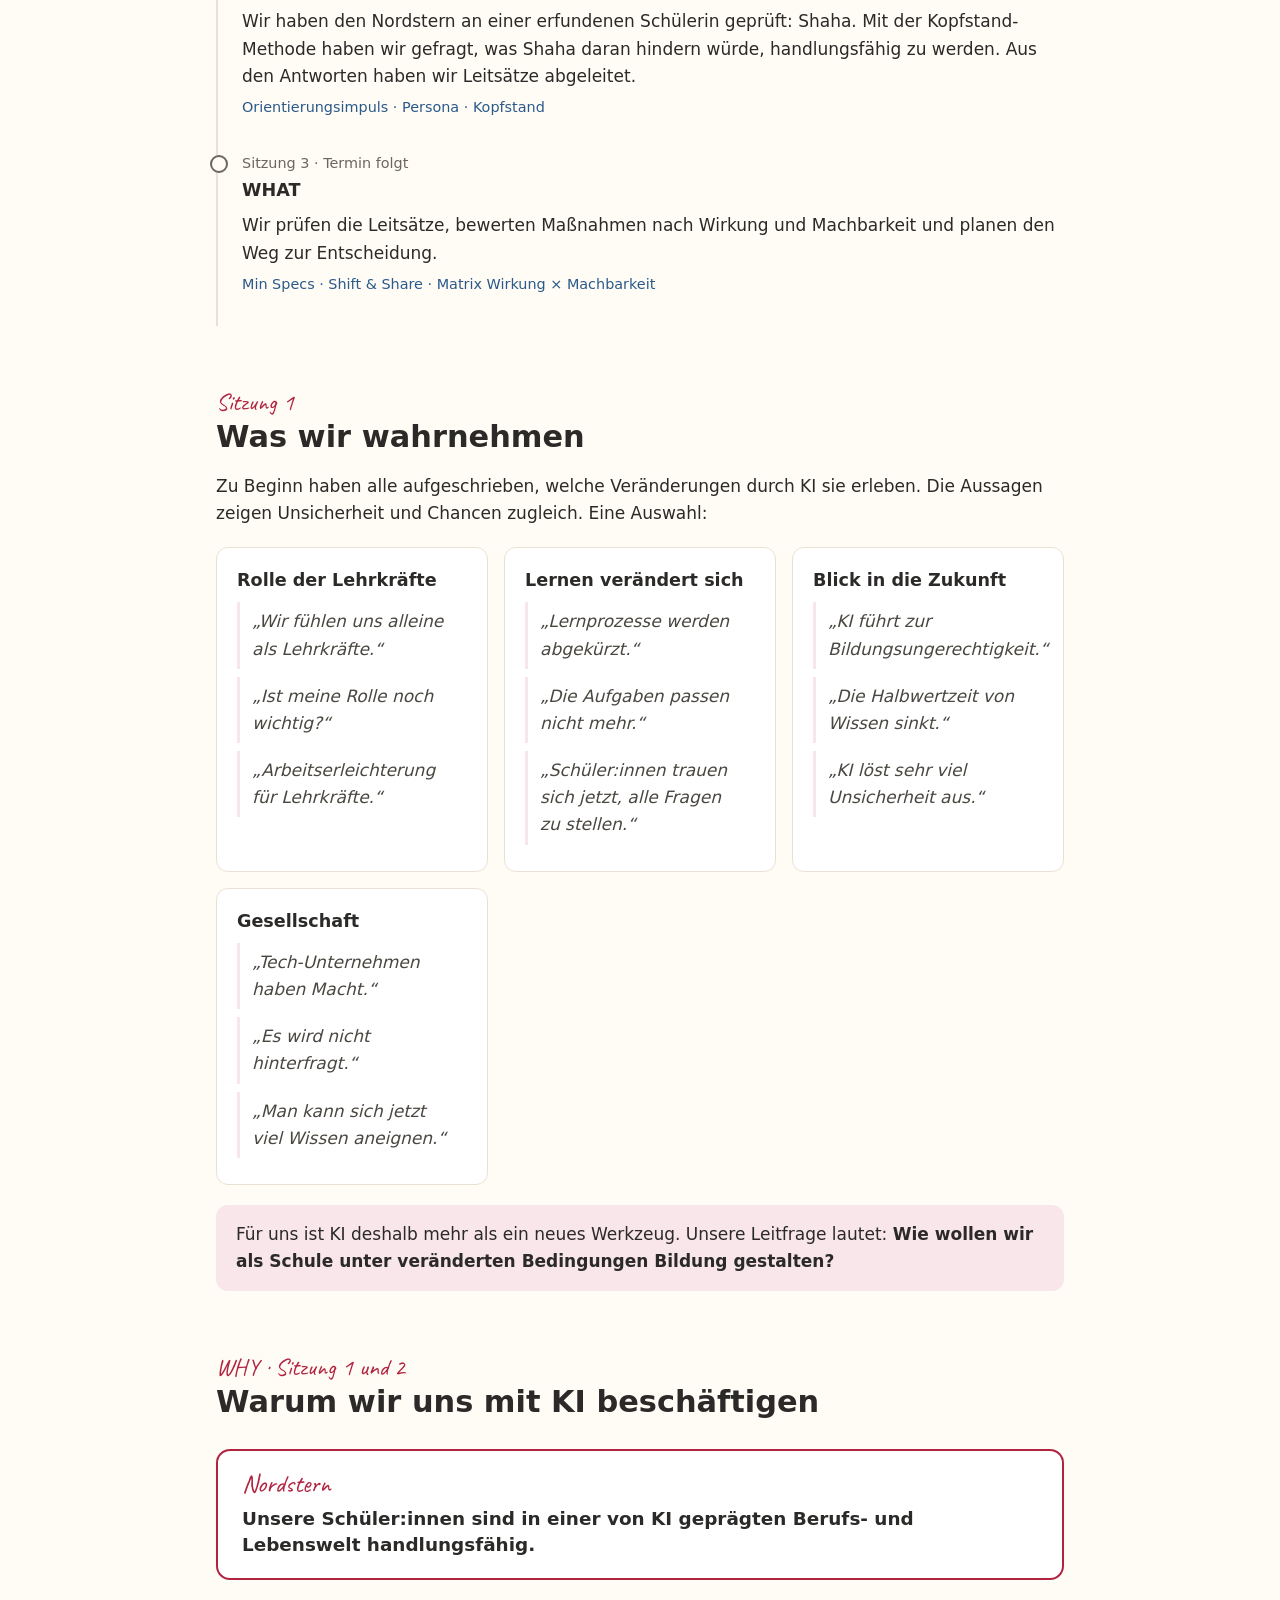
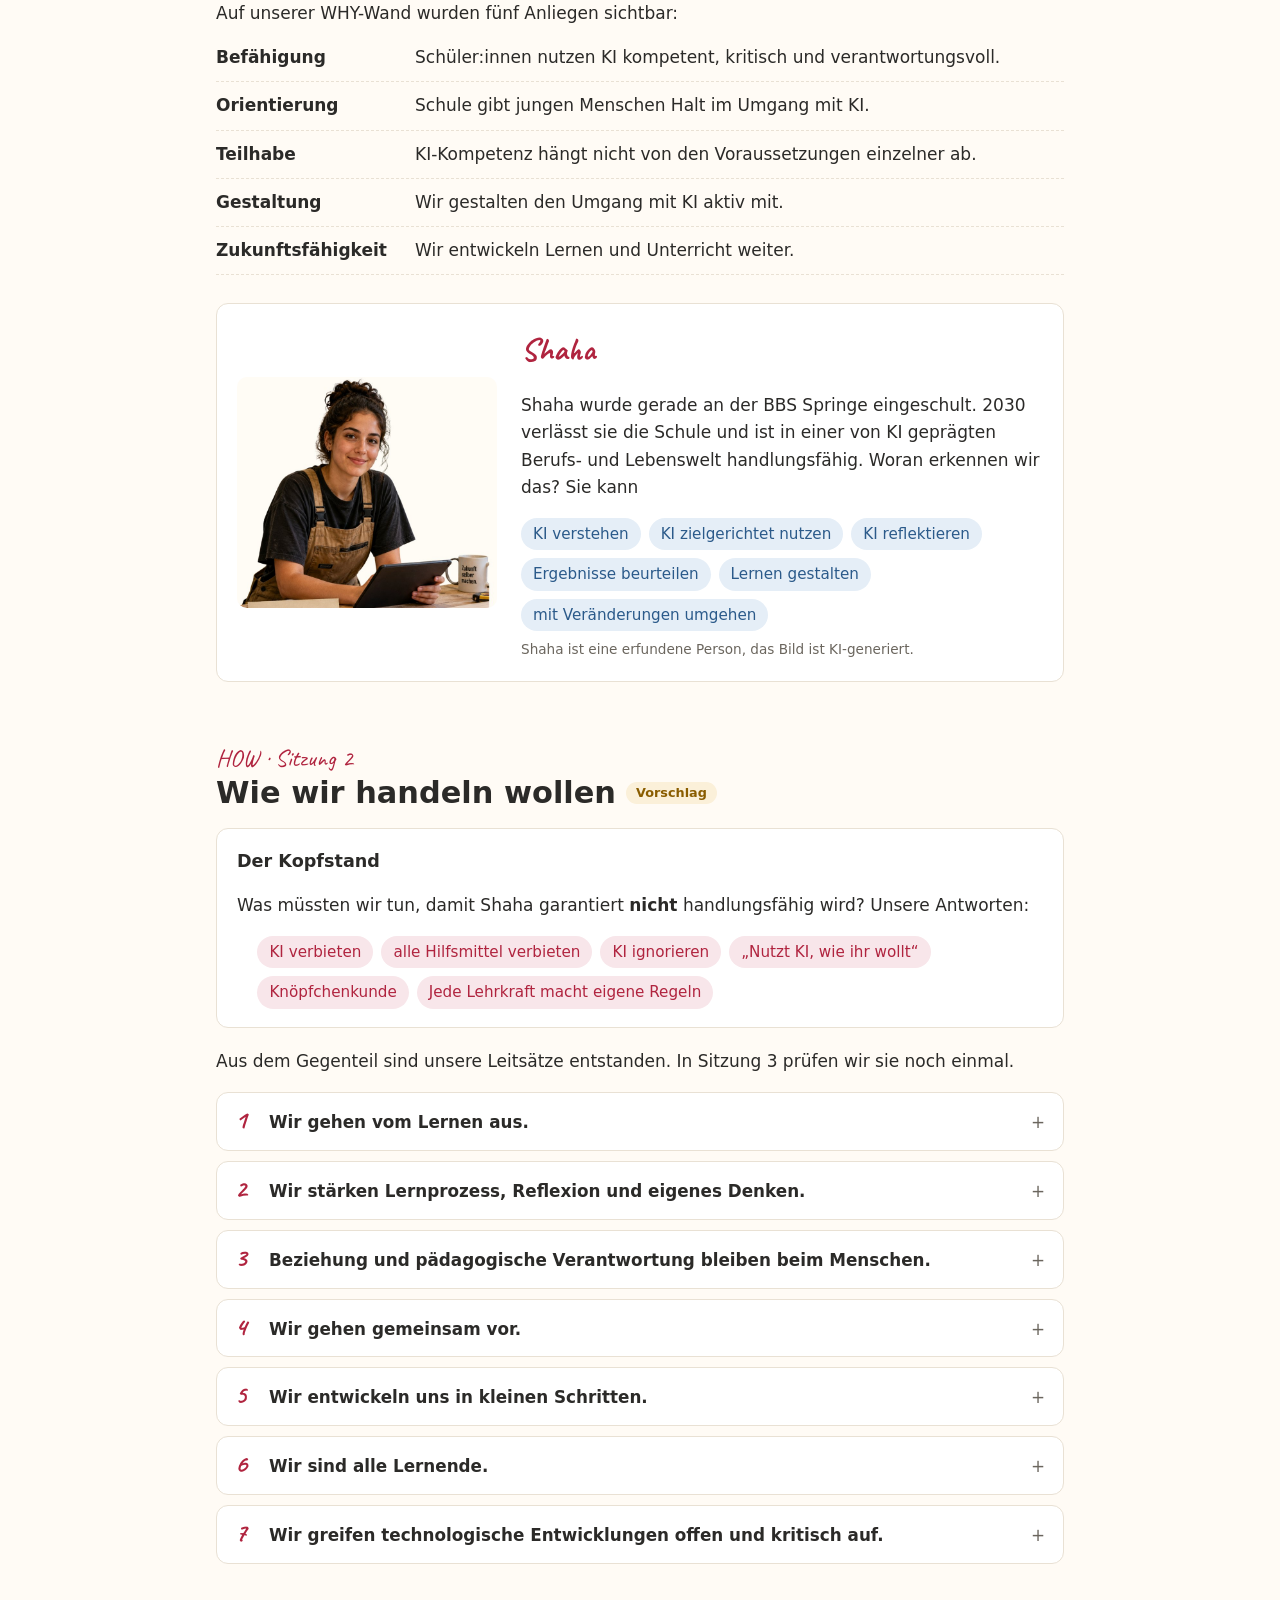
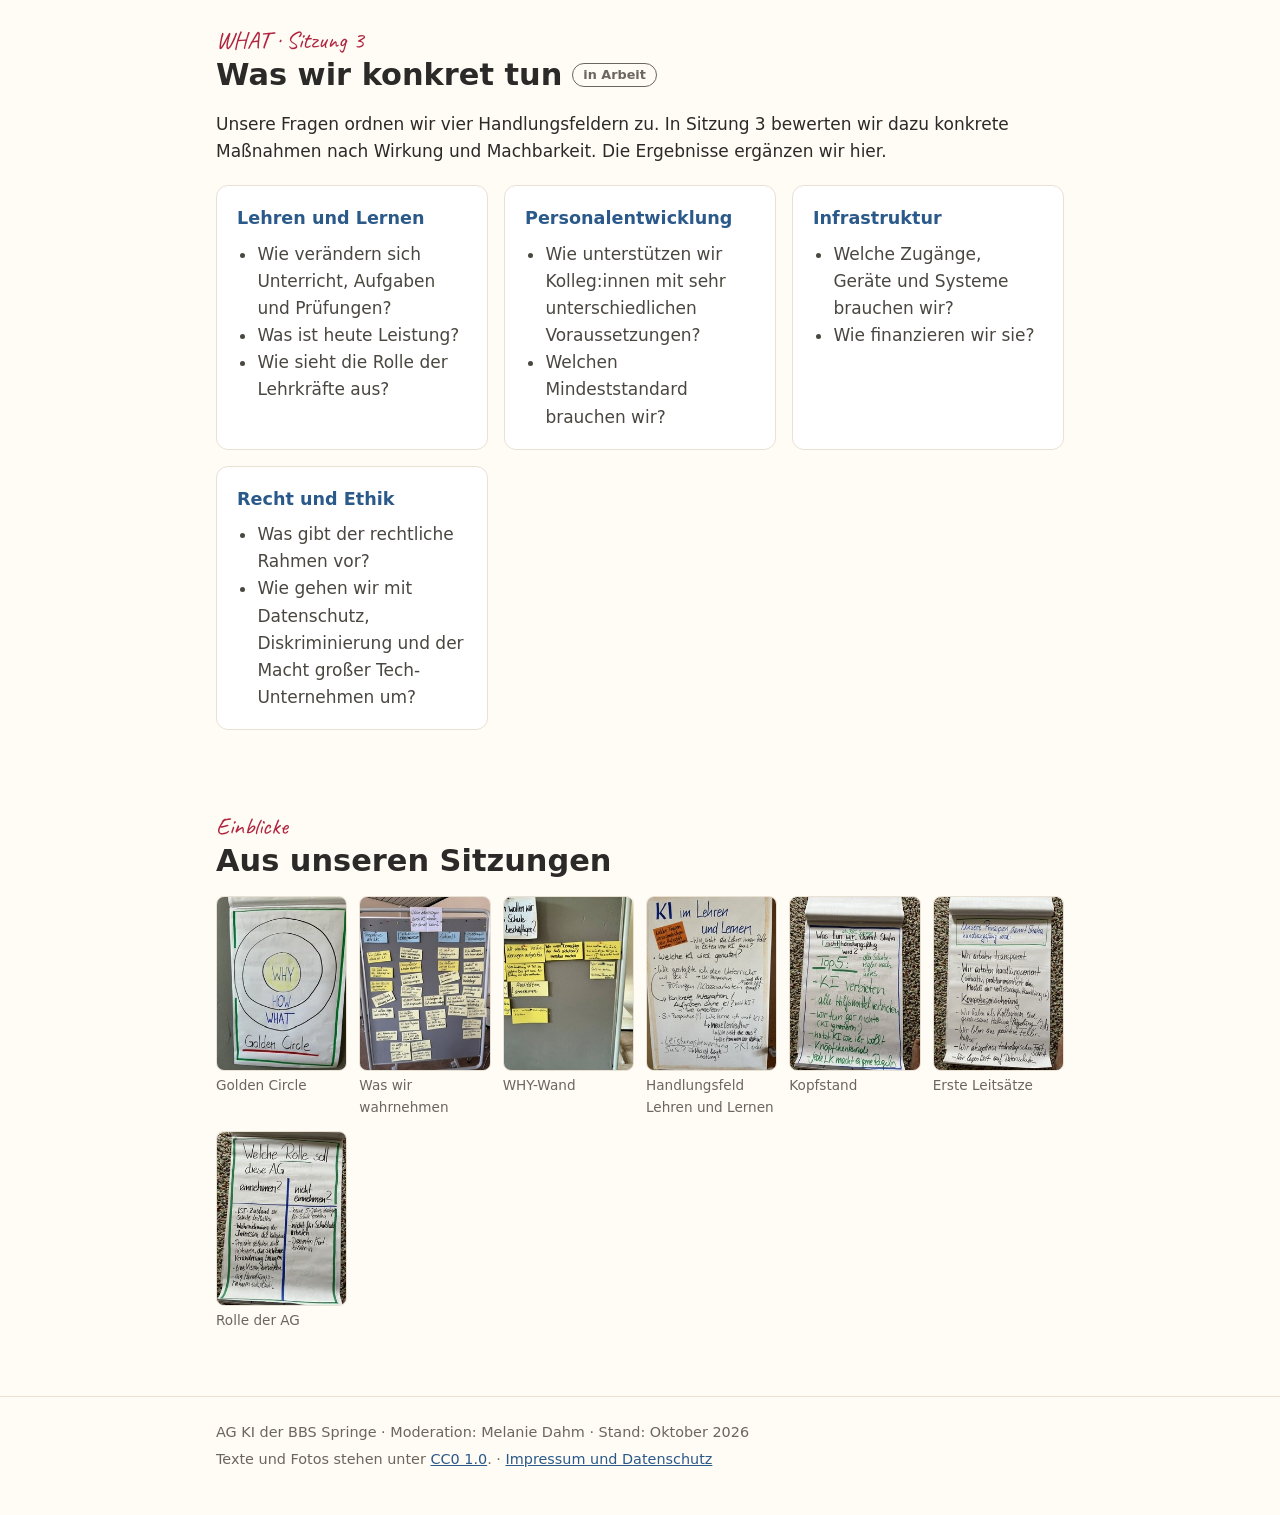
==== commit a8f2c1f7: "Leitsatz zur Arbeitswelt gestrichen, Nummerierung angepasst Co-Authored-By: Claude Opus 5.5 <noreply" ====
--- a/index.html
+++ b/index.html
@@ -183,23 +183,19 @@
       <p>KI kann unterstützen. Lernbegleitung, Ermutigung und pädagogische Entscheidungen liegen bei den Lehrkräften.</p>
     </details>
     <details>
-      <summary><span class="num">4</span>Wir verknüpfen das Lernen mit und über KI eng mit der Arbeitswelt unserer Berufe.</summary>
-      <p>Wir zeigen, wie KI in den Berufen genutzt wird und wie sie Arbeit verändert. Dabei beziehen wir unsere Ausbildungsbetriebe ein.</p>
-    </details>
-    <details>
-      <summary><span class="num">5</span>Wir gehen gemeinsam vor.</summary>
+      <summary><span class="num">4</span>Wir gehen gemeinsam vor.</summary>
       <p>Wir arbeiten nach gemeinsamen Zielen und transparenten, einheitlichen Regeln zur KI-Nutzung, die jeder Bildungsgang für sich konkretisiert. Niemand bleibt mit KI allein.</p>
     </details>
     <details>
-      <summary><span class="num">6</span>Wir entwickeln uns in kleinen Schritten.</summary>
+      <summary><span class="num">5</span>Wir entwickeln uns in kleinen Schritten.</summary>
       <p>Innerhalb unserer gemeinsamen Regeln probieren wir KI aus, werten aus und passen an. Dabei leben wir eine positive Fehlerkultur.</p>
     </details>
     <details>
-      <summary><span class="num">7</span>Wir sind alle Lernende.</summary>
+      <summary><span class="num">6</span>Wir sind alle Lernende.</summary>
       <p>Lehrende und Lernende entwickeln Kompetenzen zu KI. Dafür legen wir einen gemeinsamen Mindeststandard fest, und alle erhalten Unterstützung, um ihn zu erreichen.</p>
     </details>
     <details>
-      <summary><span class="num">8</span>Wir greifen technologische Entwicklungen offen und kritisch auf.</summary>
+      <summary><span class="num">7</span>Wir greifen technologische Entwicklungen offen und kritisch auf.</summary>
       <p>Wir sorgen dafür, dass alle Lernenden gleichen Zugang zu KI haben. Wir achten auf Datenschutz und Nachhaltigkeit und treten Diskriminierung durch KI entgegen. Diese Themen machen wir auch im Unterricht zum Gegenstand.</p>
     </details>
   </div>
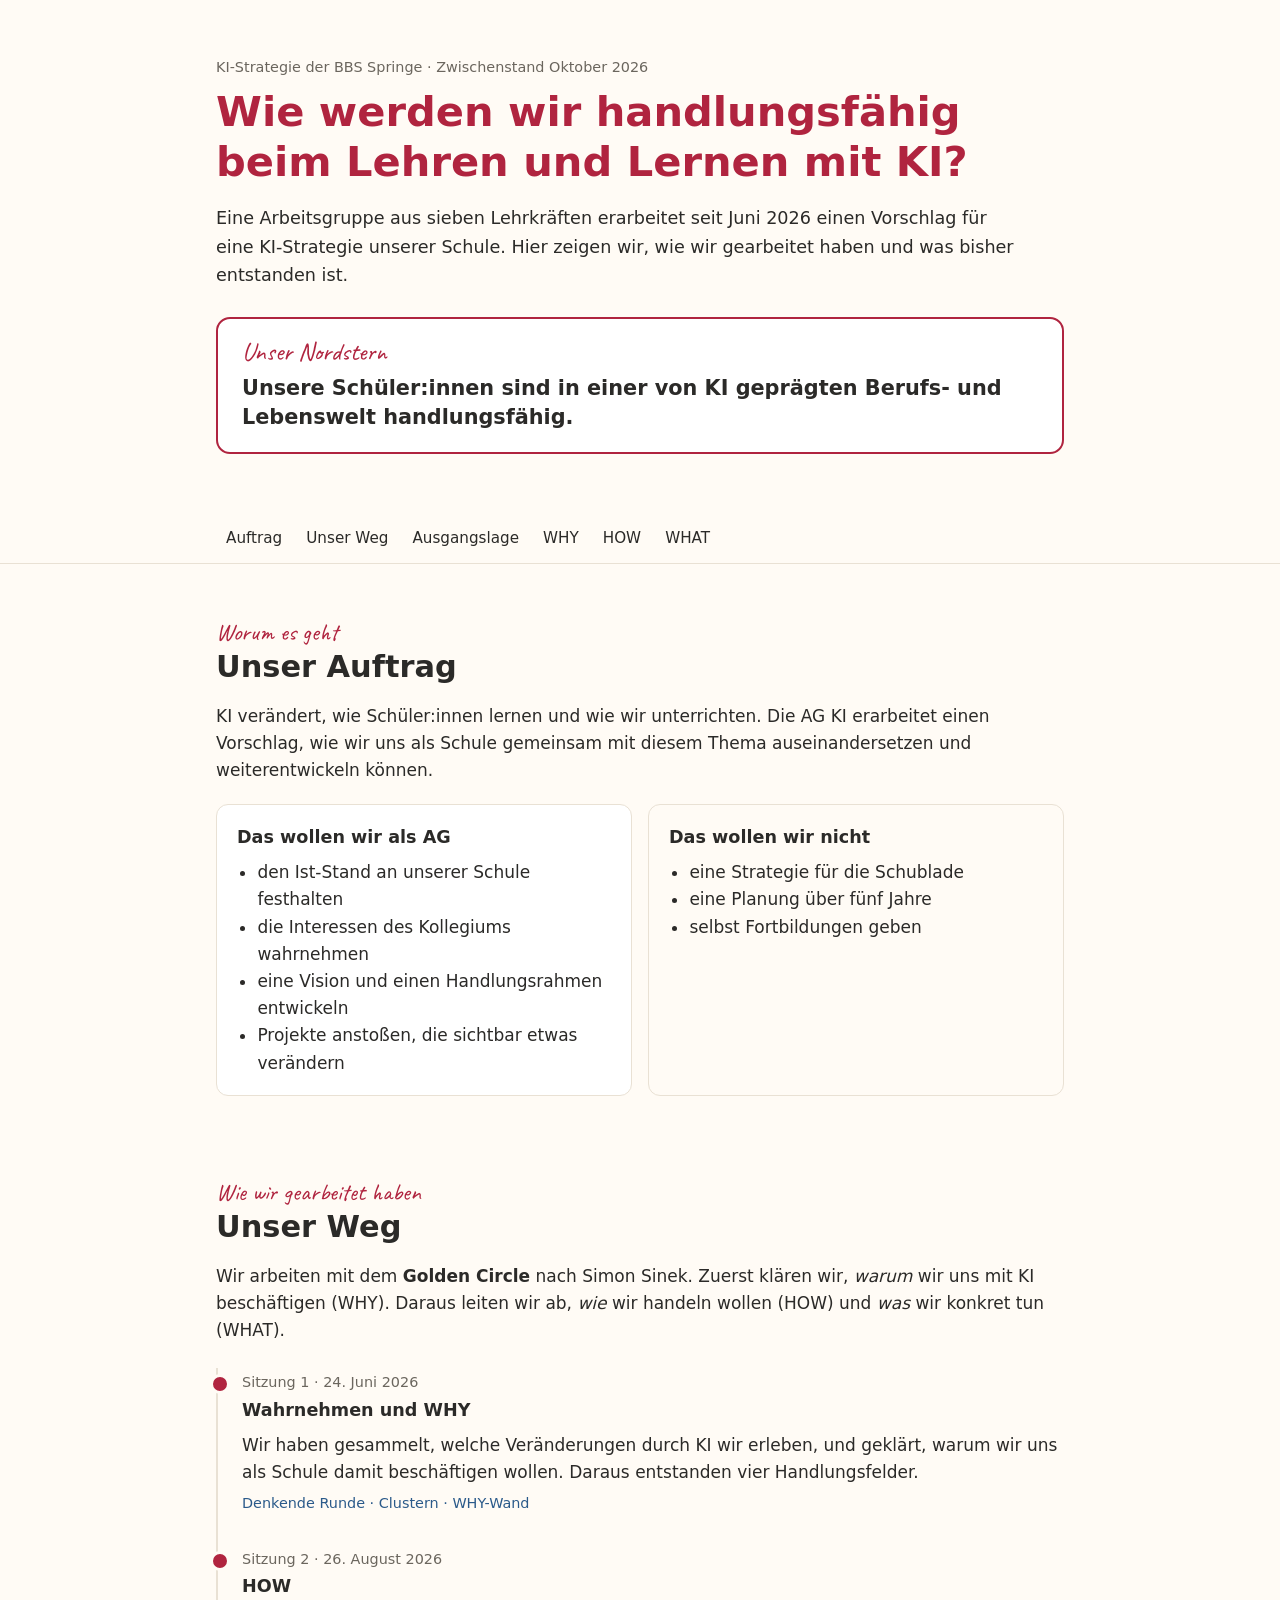
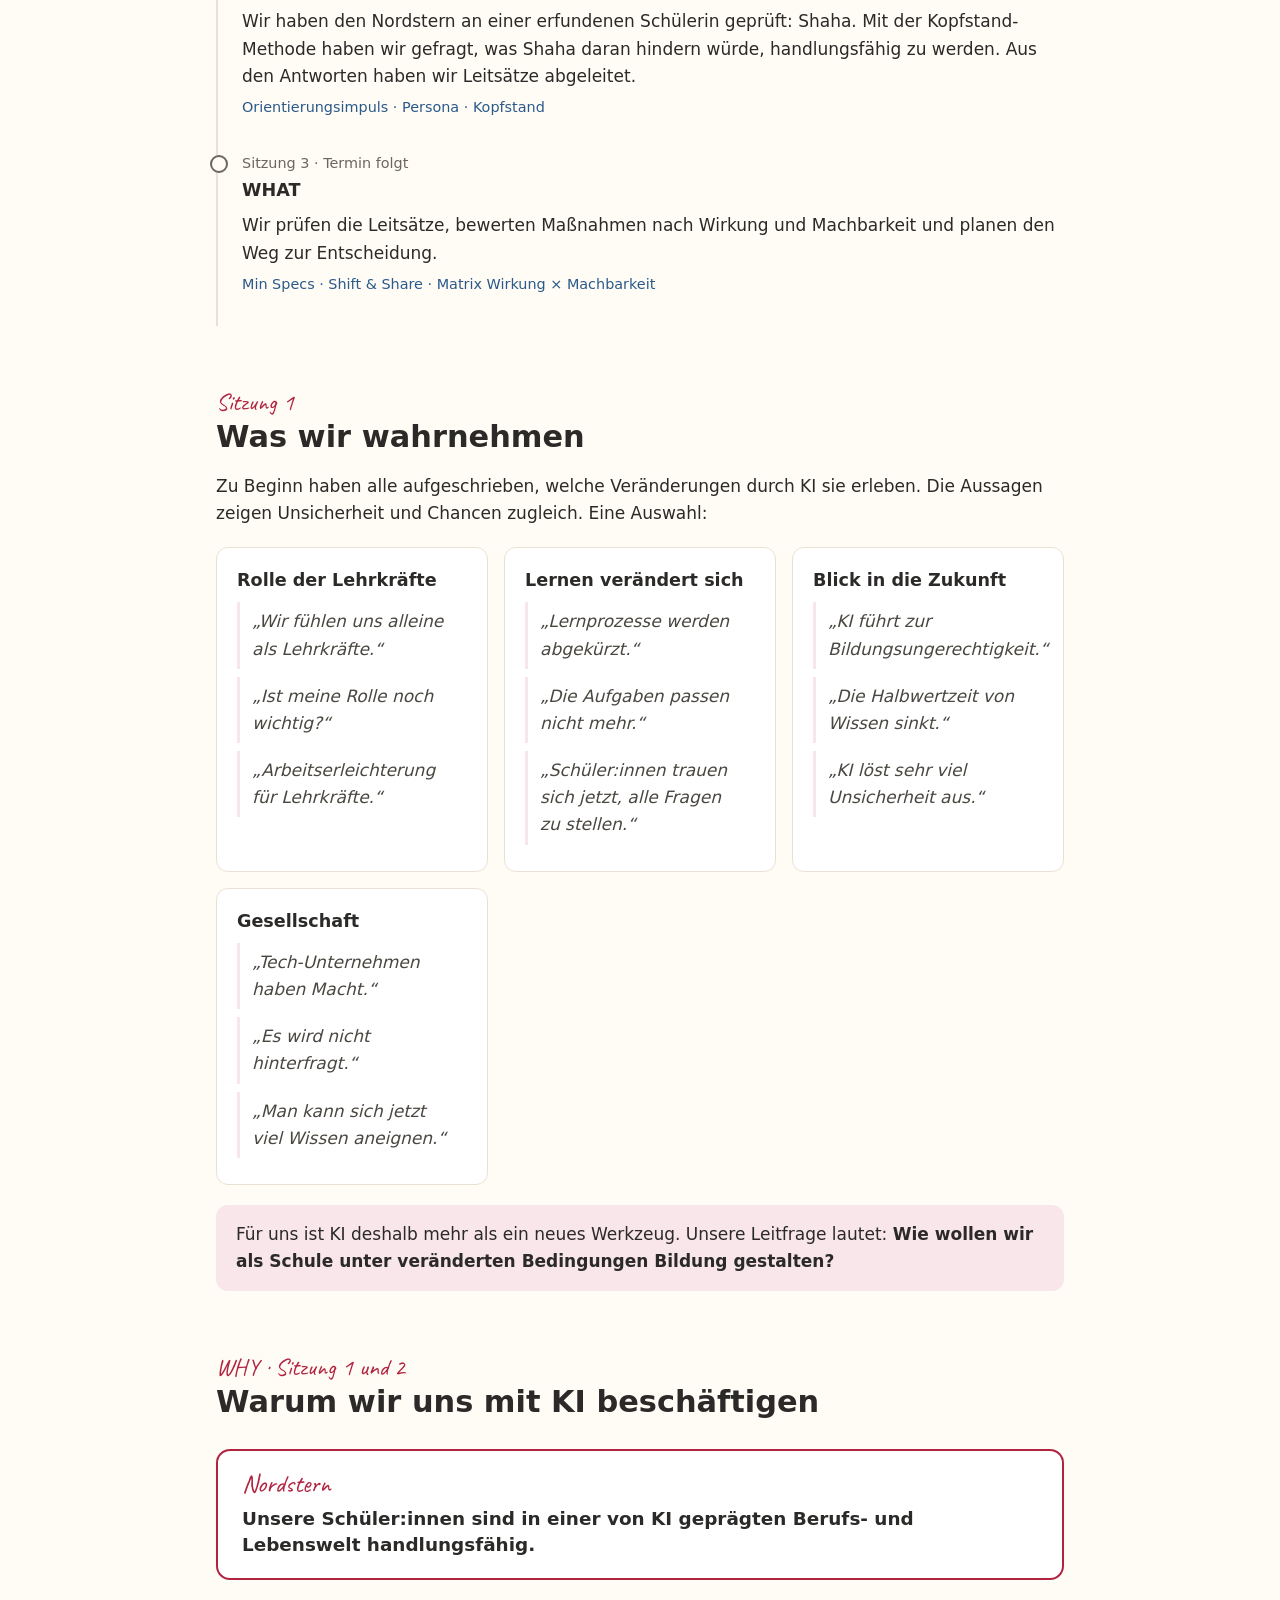
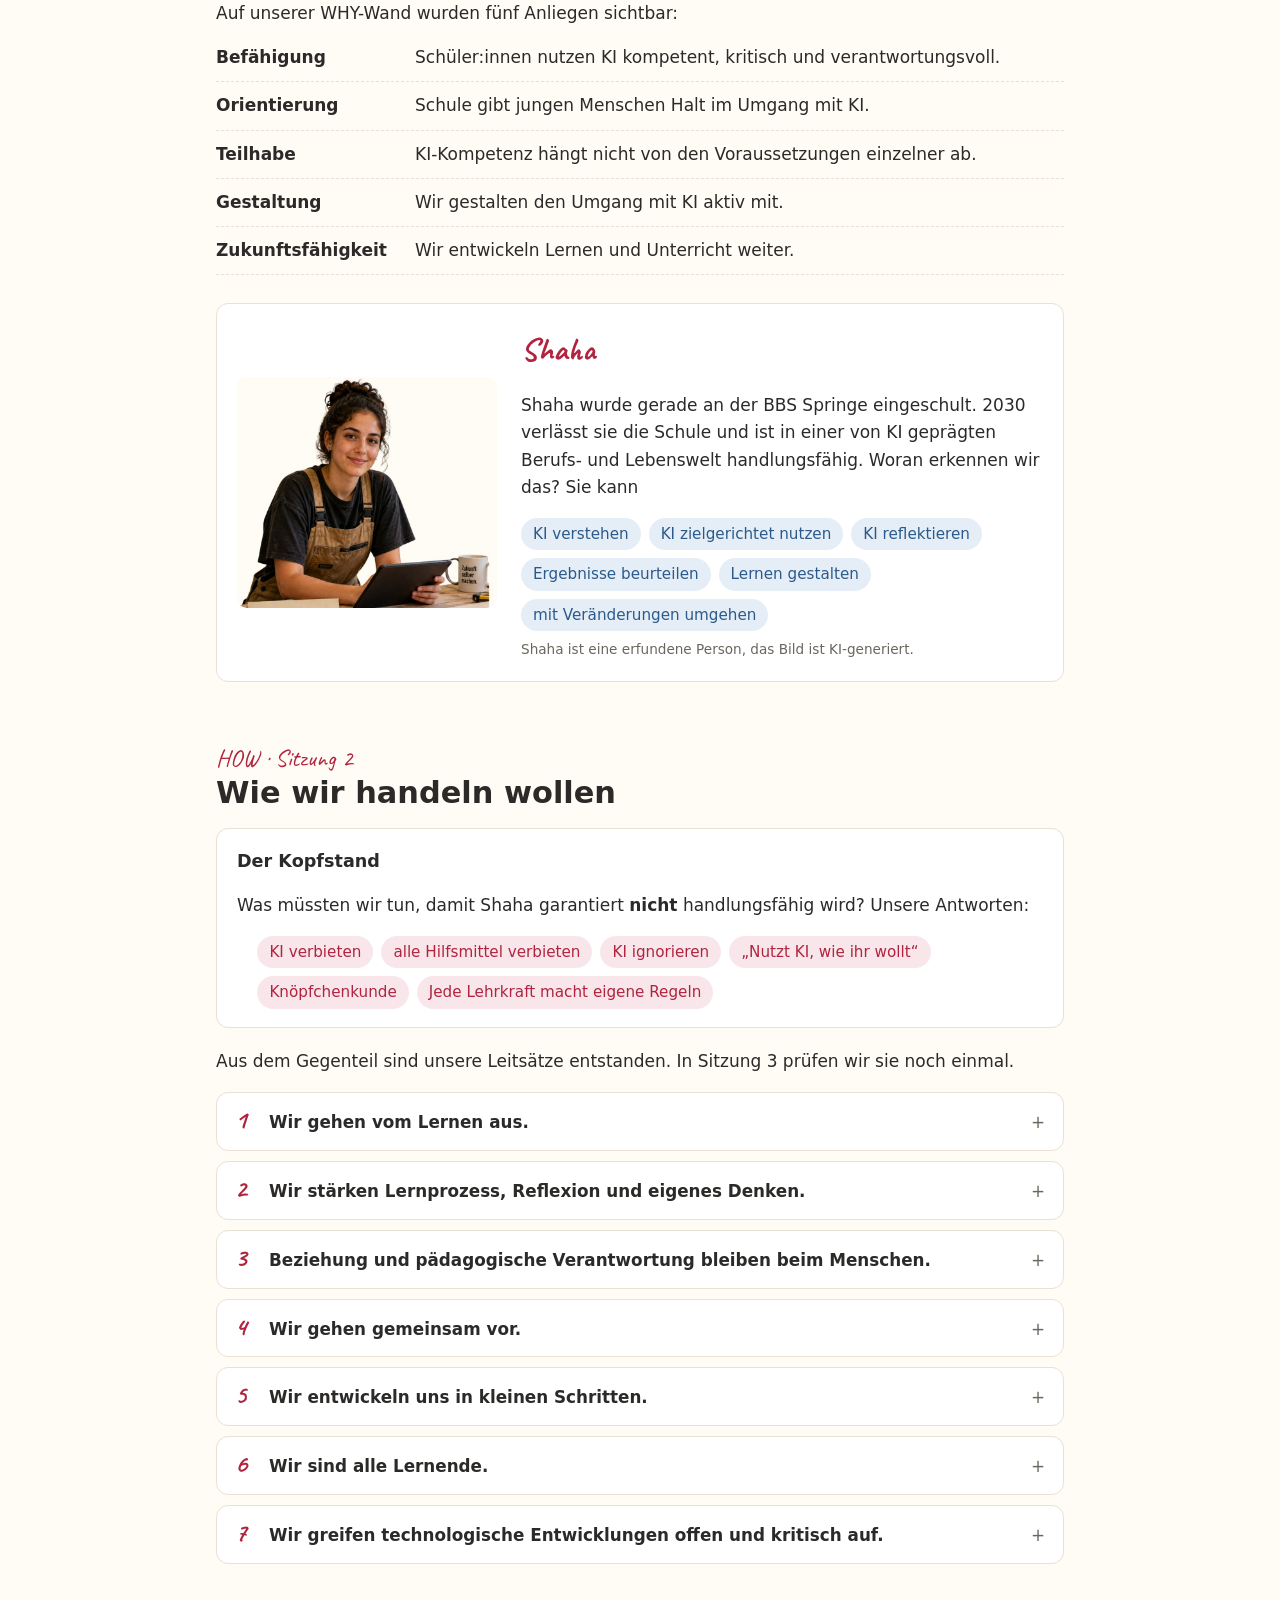
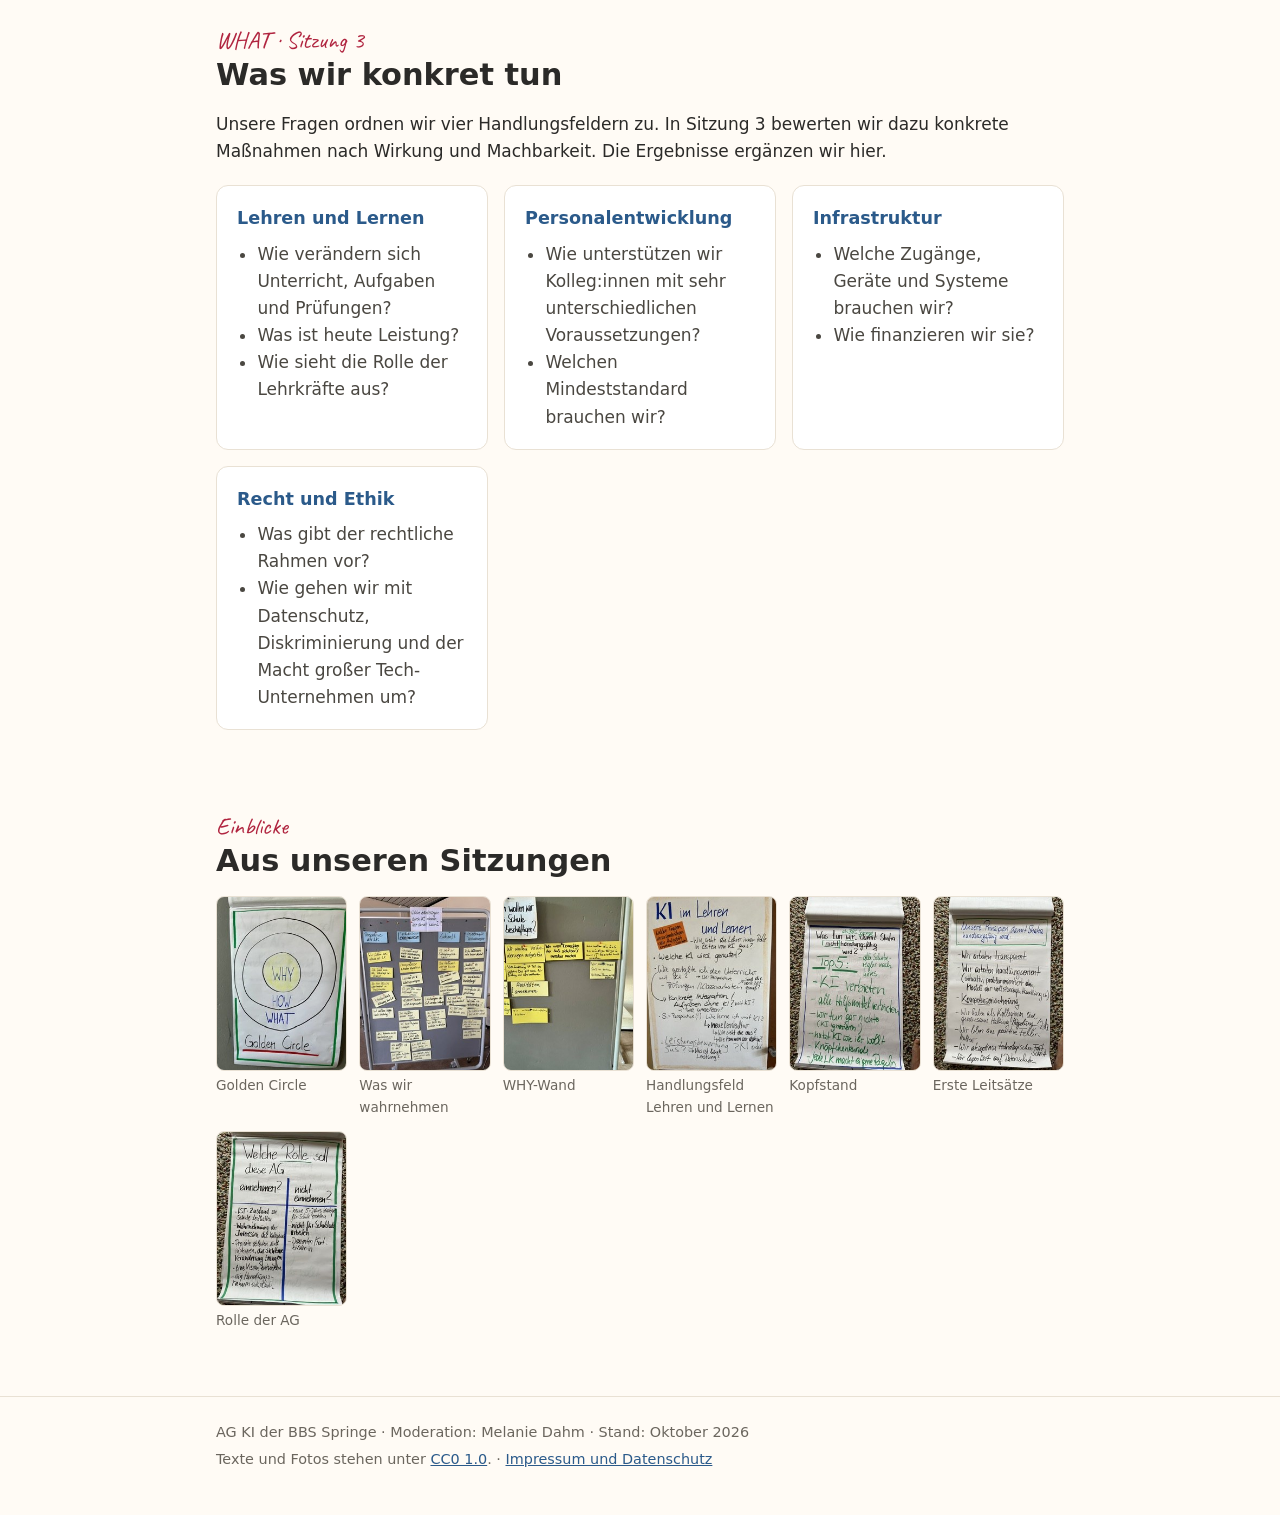
==== commit f431718b: "Impressum mit E-Mail, Markierungen Vorschlag und in Arbeit entfernt Co-Authored-By: Claude Opus 5.5 " ====
--- a/index.html
+++ b/index.html
@@ -155,7 +155,7 @@
 
 <section id="how" class="wrap">
   <p class="eyebrow">HOW · Sitzung 2</p>
-  <h2>Wie wir handeln wollen <span class="badge draft">Vorschlag</span></h2>
+  <h2>Wie wir handeln wollen</h2>
   <div class="card headstand">
     <h3>Der Kopfstand</h3>
     <p>Was müssten wir tun, damit Shaha garantiert <strong>nicht</strong> handlungsfähig wird? Unsere Antworten:</p>
@@ -203,7 +203,7 @@
 
 <section id="what" class="wrap">
   <p class="eyebrow">WHAT · Sitzung 3</p>
-  <h2>Was wir konkret tun <span class="badge open">in Arbeit</span></h2>
+  <h2>Was wir konkret tun</h2>
   <p>Unsere Fragen ordnen wir vier Handlungsfeldern zu. In Sitzung 3 bewerten wir dazu konkrete Maßnahmen nach Wirkung und Machbarkeit. Die Ergebnisse ergänzen wir hier.</p>
   <div class="grid">
     <div class="card field">
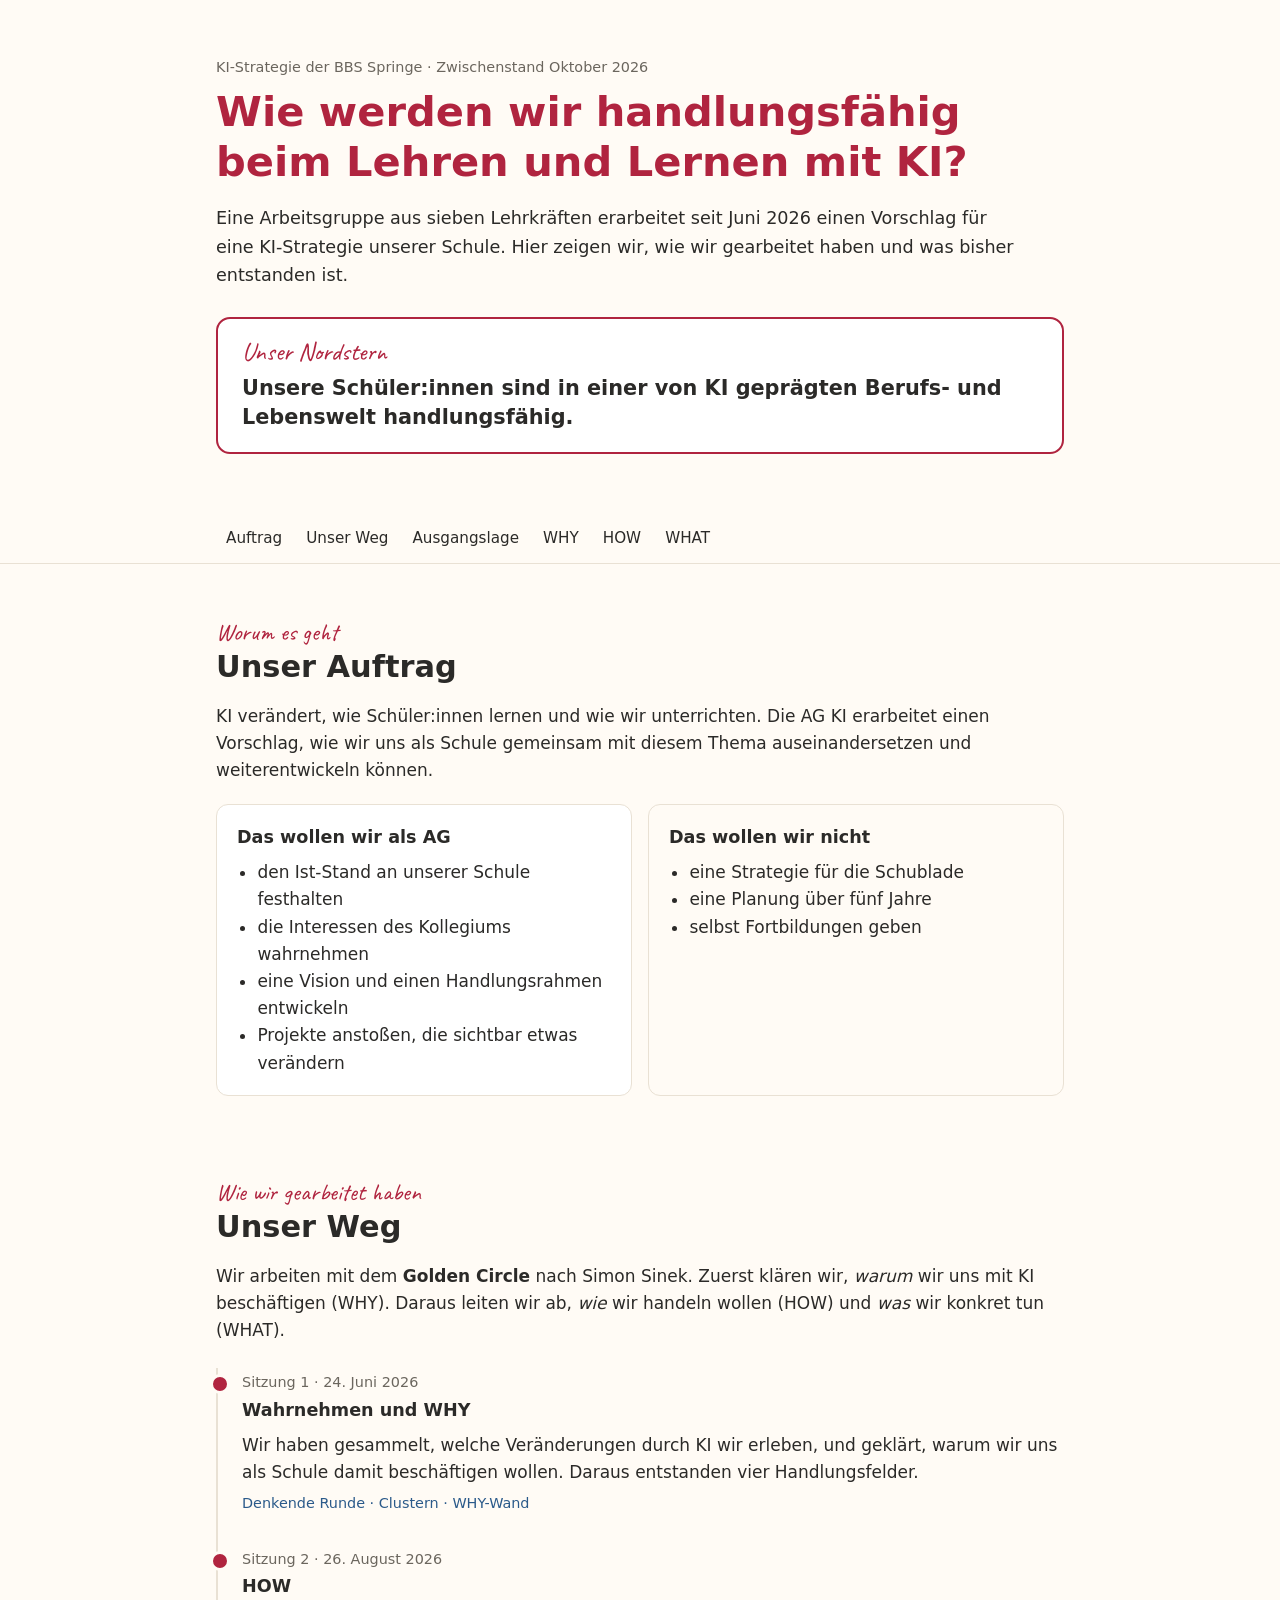
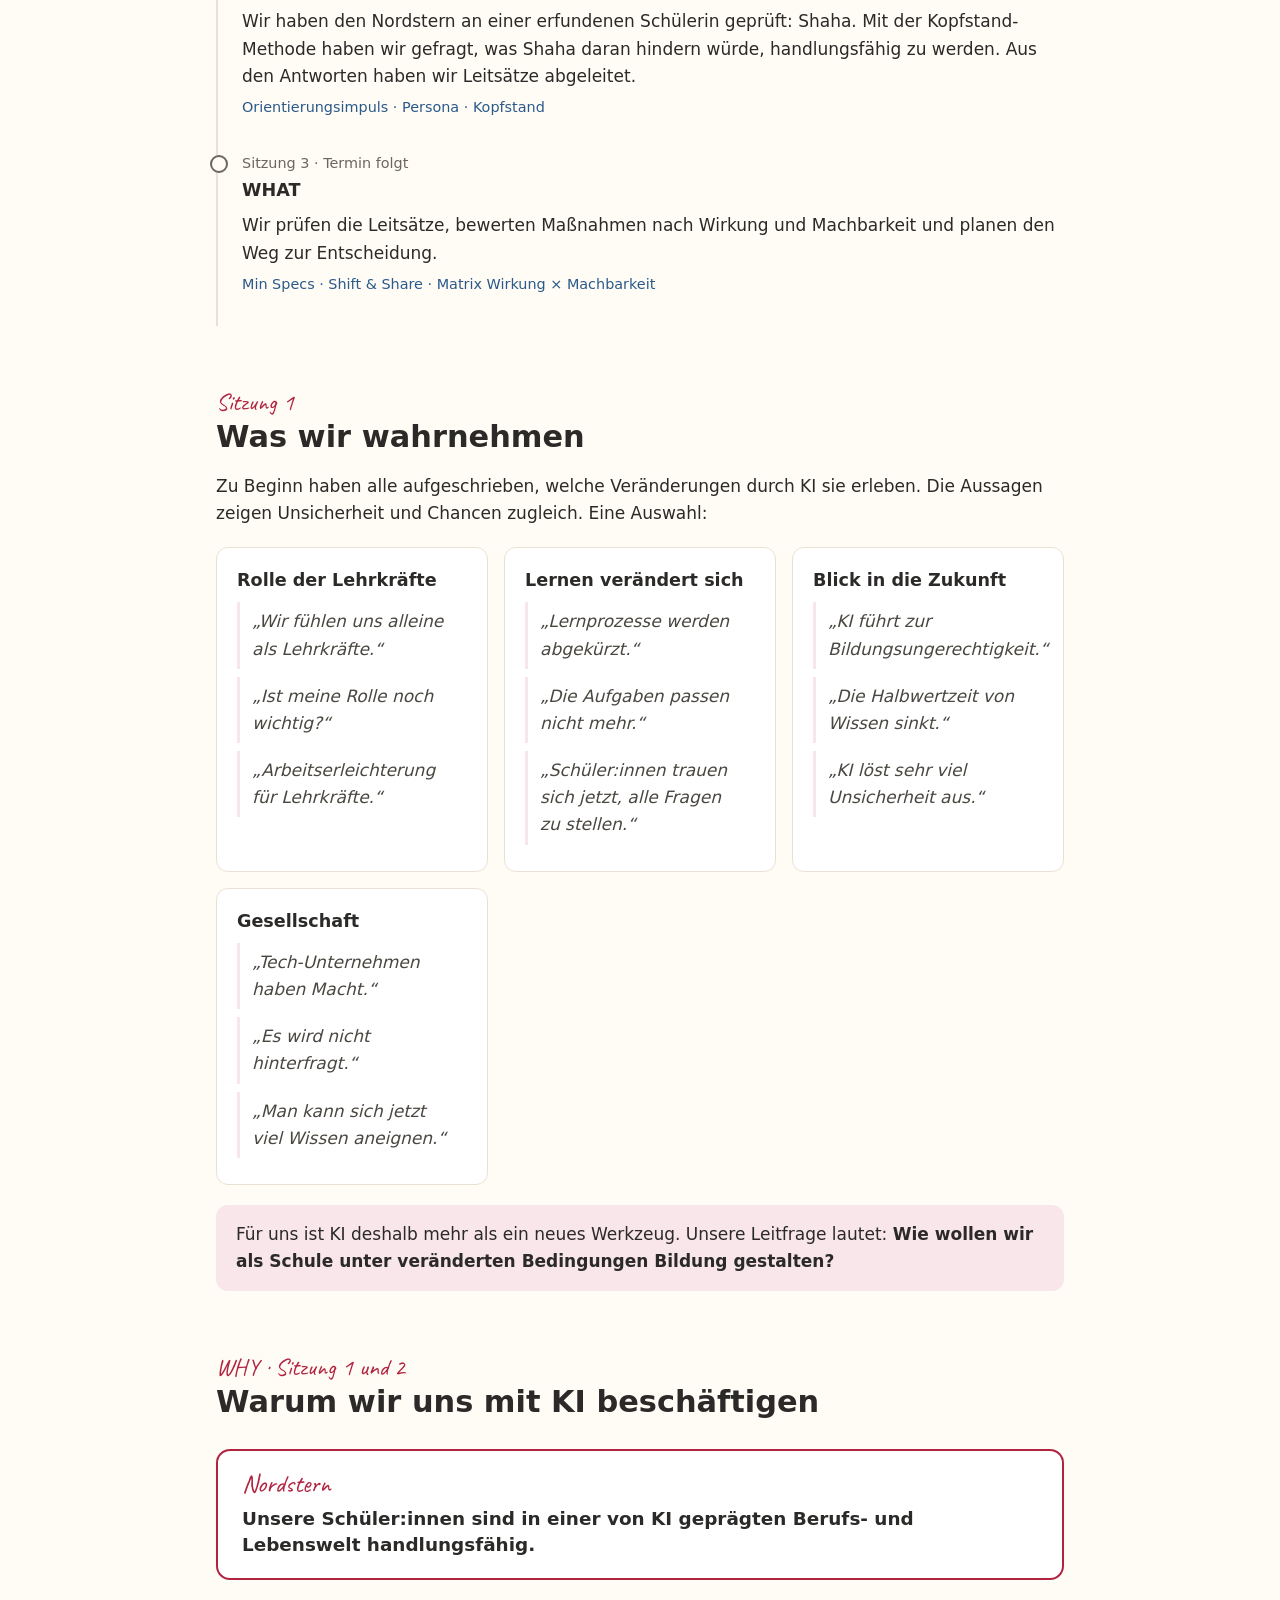
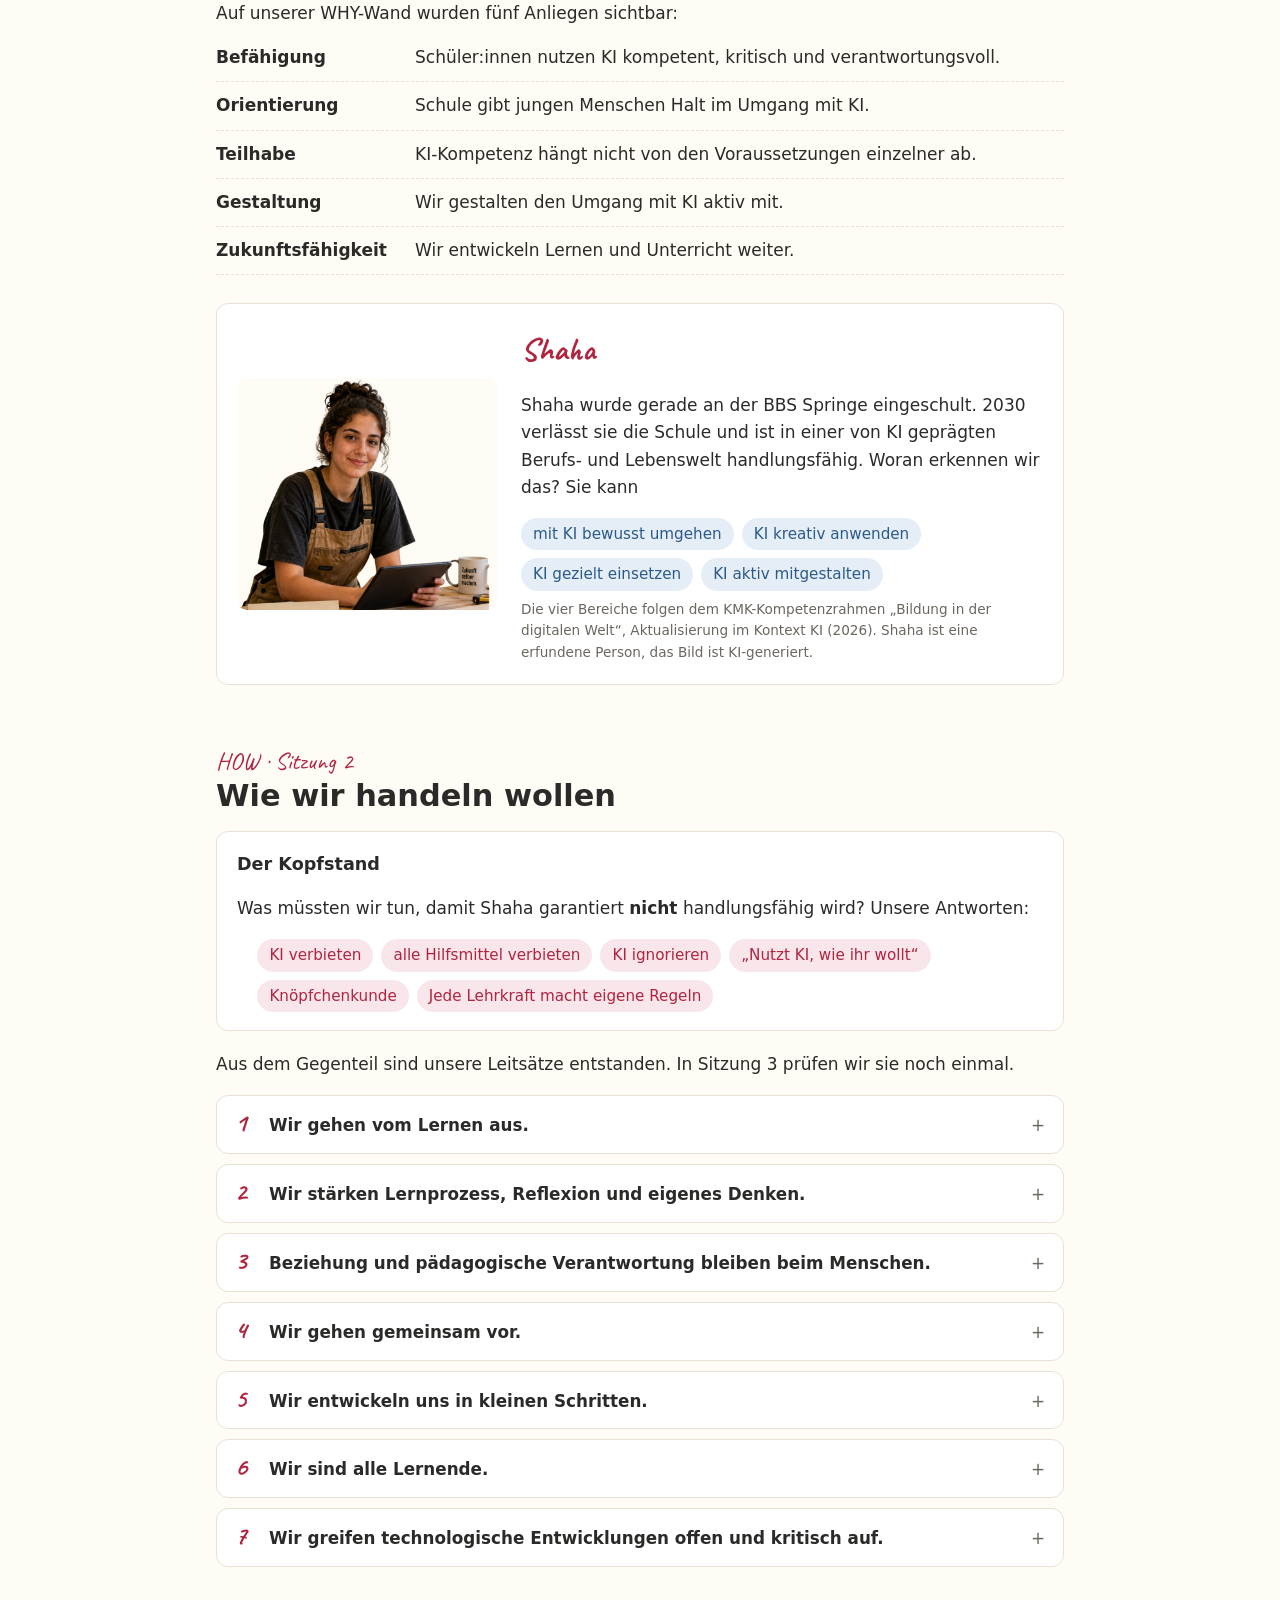
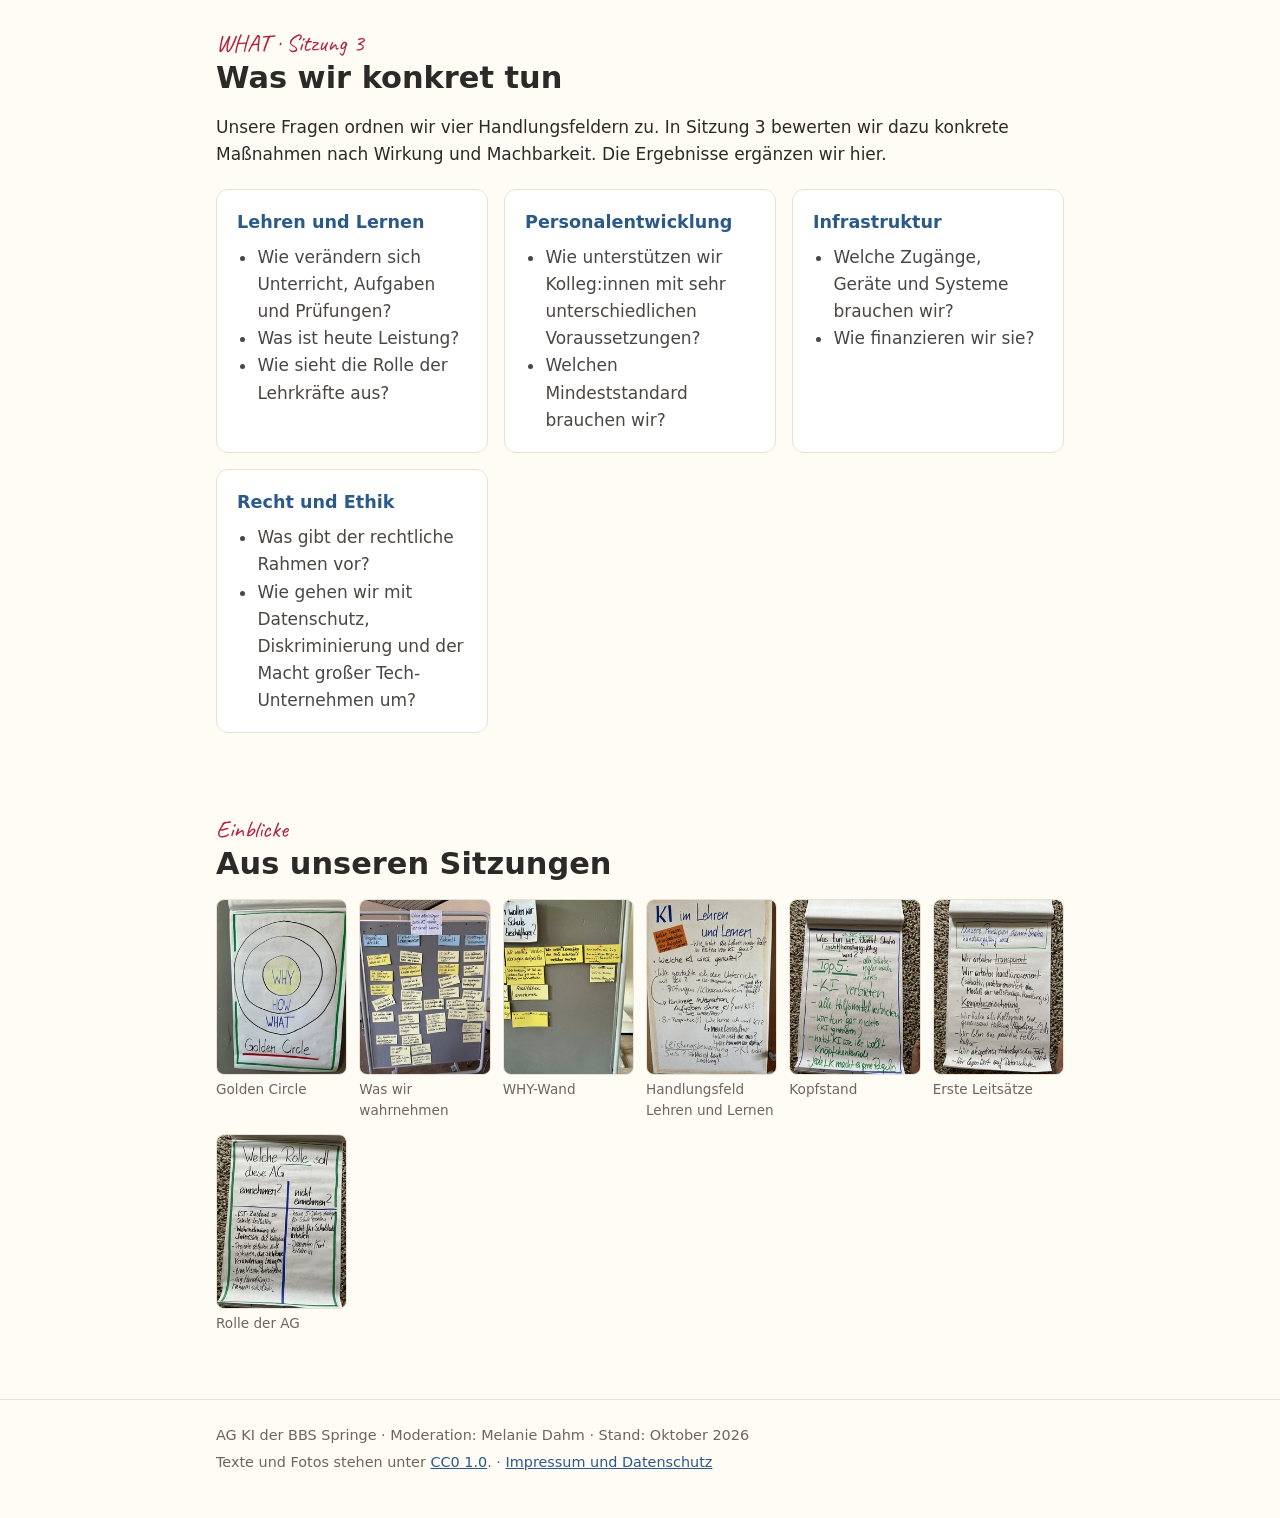
==== commit 82936c1f: "Shaha-Kompetenzen nach KMK-Rahmen 2026, L4 um Kennzeichnung ergänzt Co-Authored-By: Claude Opus 5.5 " ====
--- a/index.html
+++ b/index.html
@@ -141,14 +141,12 @@
       <h3>Shaha</h3>
       <p>Shaha wurde gerade an der BBS Springe eingeschult. 2030 verlässt sie die Schule und ist in einer von KI geprägten Berufs- und Lebenswelt handlungsfähig. Woran erkennen wir das? Sie kann</p>
       <ul class="chips">
-        <li>KI verstehen</li>
-        <li>KI zielgerichtet nutzen</li>
-        <li>KI reflektieren</li>
-        <li>Ergebnisse beurteilen</li>
-        <li>Lernen gestalten</li>
-        <li>mit Veränderungen umgehen</li>
-      </ul>
-      <p class="note">Shaha ist eine erfundene Person, das Bild ist KI-generiert.</p>
+        <li>mit KI bewusst umgehen</li>
+        <li>KI kreativ anwenden</li>
+        <li>KI gezielt einsetzen</li>
+        <li>KI aktiv mitgestalten</li>
+      </ul>
+      <p class="note">Die vier Bereiche folgen dem KMK-Kompetenzrahmen „Bildung in der digitalen Welt“, Aktualisierung im Kontext KI (2026). Shaha ist eine erfundene Person, das Bild ist KI-generiert.</p>
     </div>
   </div>
 </section>
@@ -184,7 +182,7 @@
     </details>
     <details>
       <summary><span class="num">4</span>Wir gehen gemeinsam vor.</summary>
-      <p>Wir arbeiten nach gemeinsamen Zielen und transparenten, einheitlichen Regeln zur KI-Nutzung, die jeder Bildungsgang für sich konkretisiert. Niemand bleibt mit KI allein.</p>
+      <p>Wir arbeiten nach gemeinsamen Zielen und transparenten, einheitlichen Regeln zur KI-Nutzung, die jeder Bildungsgang für sich konkretisiert. Lehrkräfte und Lernende entwickeln diese Regeln gemeinsam und machen offen, wo und wie sie KI nutzen. Niemand bleibt mit KI allein.</p>
     </details>
     <details>
       <summary><span class="num">5</span>Wir entwickeln uns in kleinen Schritten.</summary>
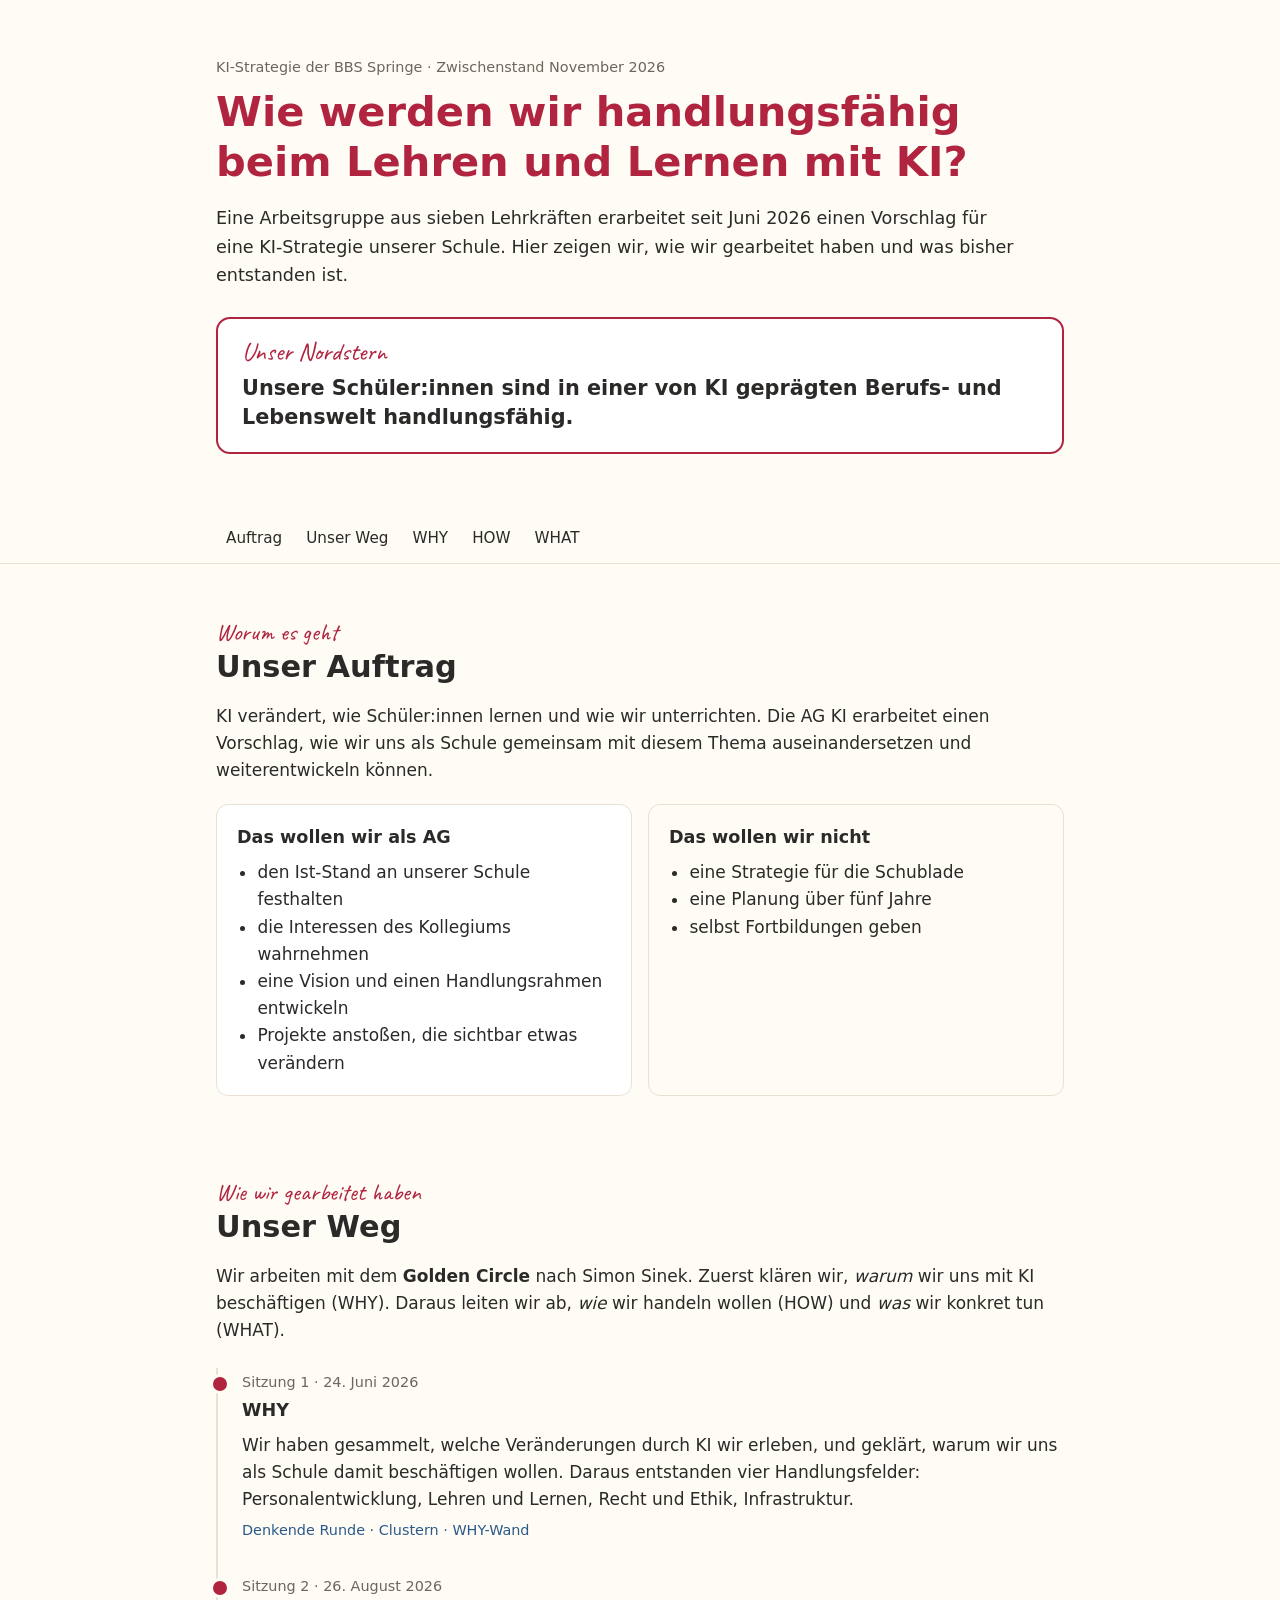
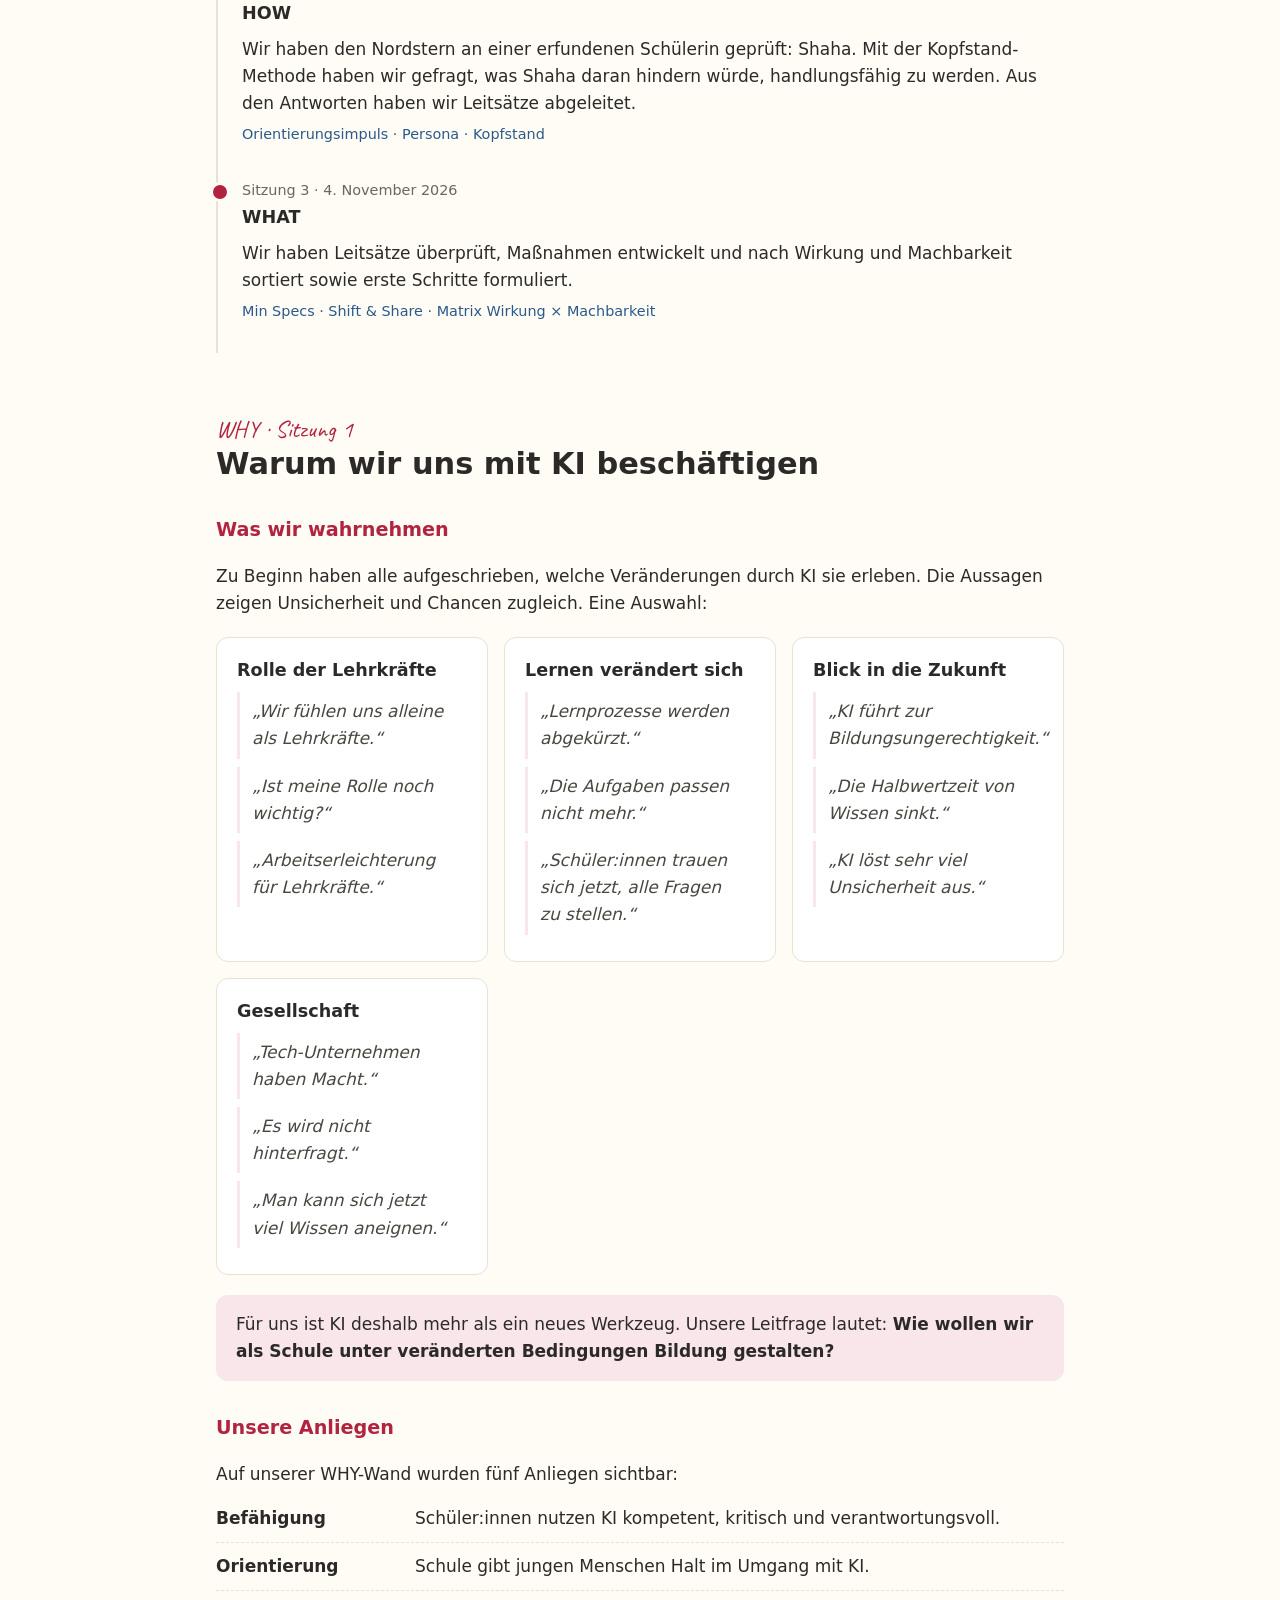
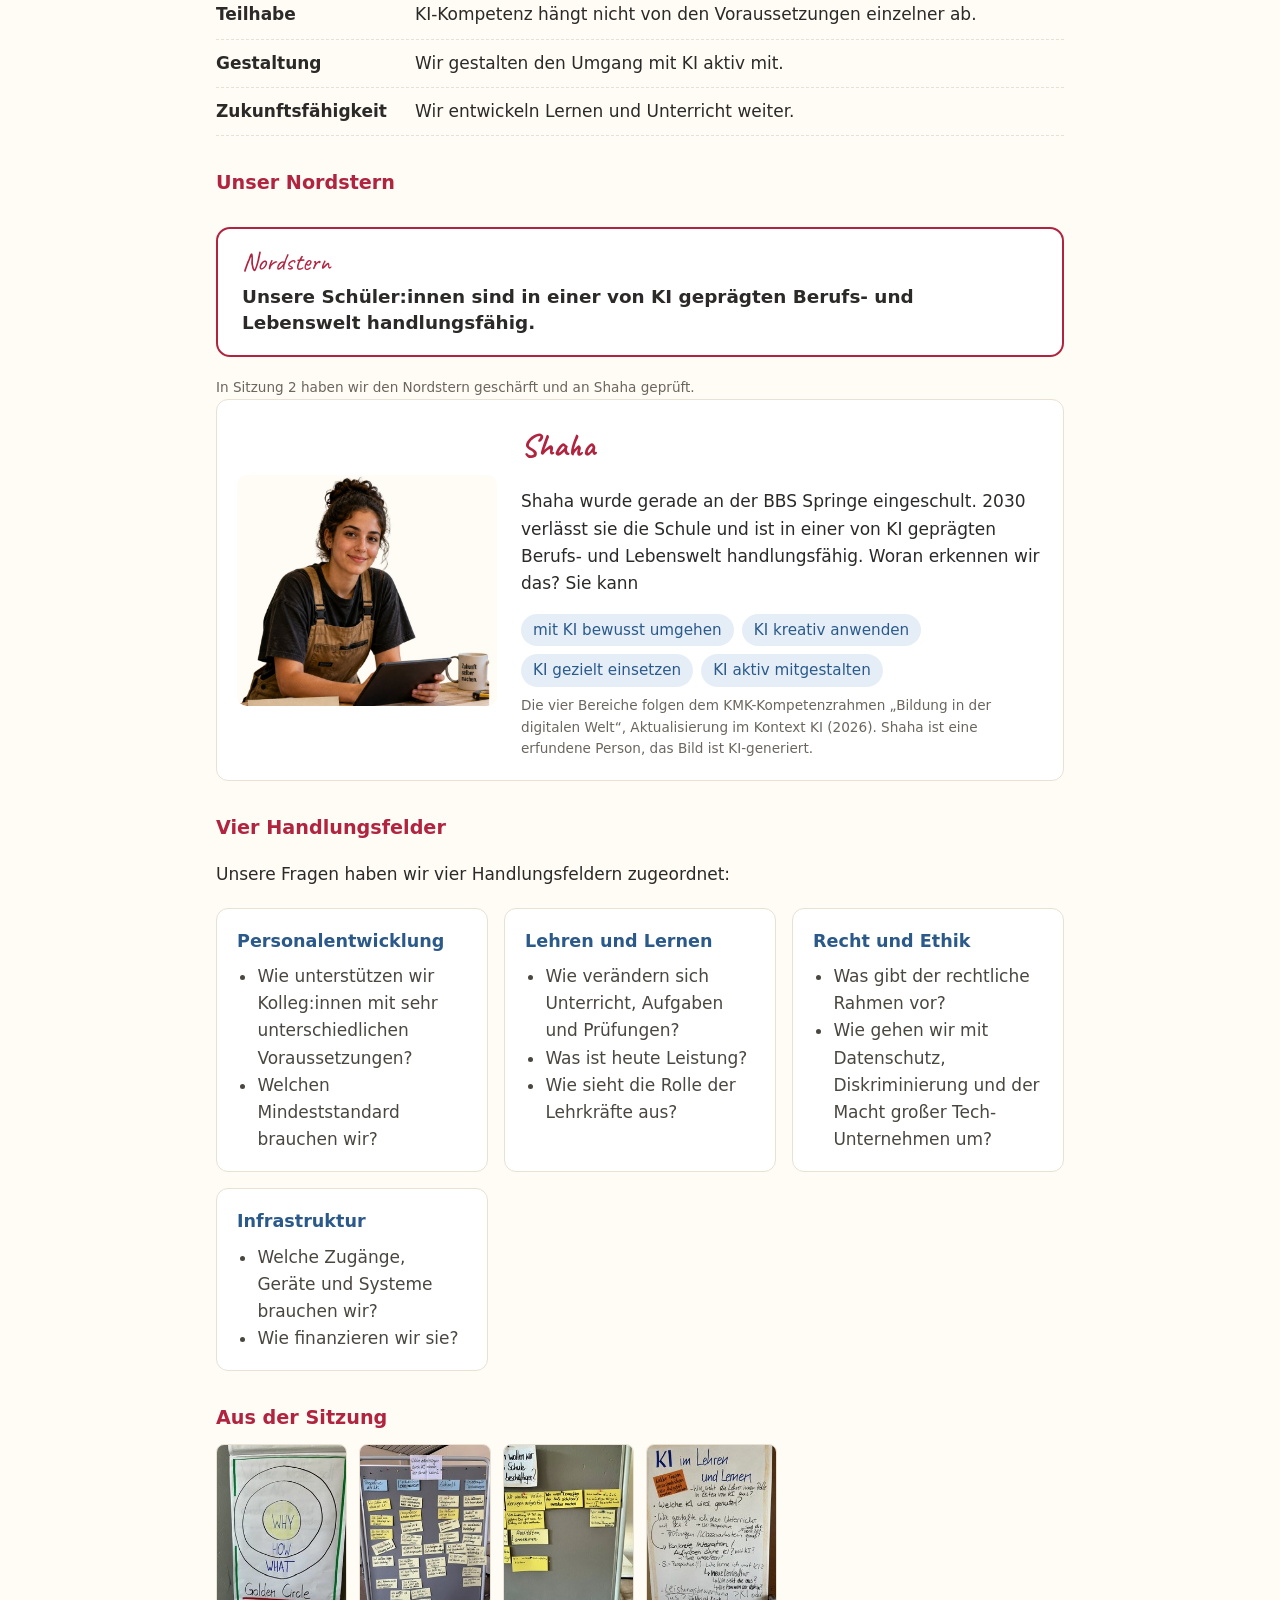
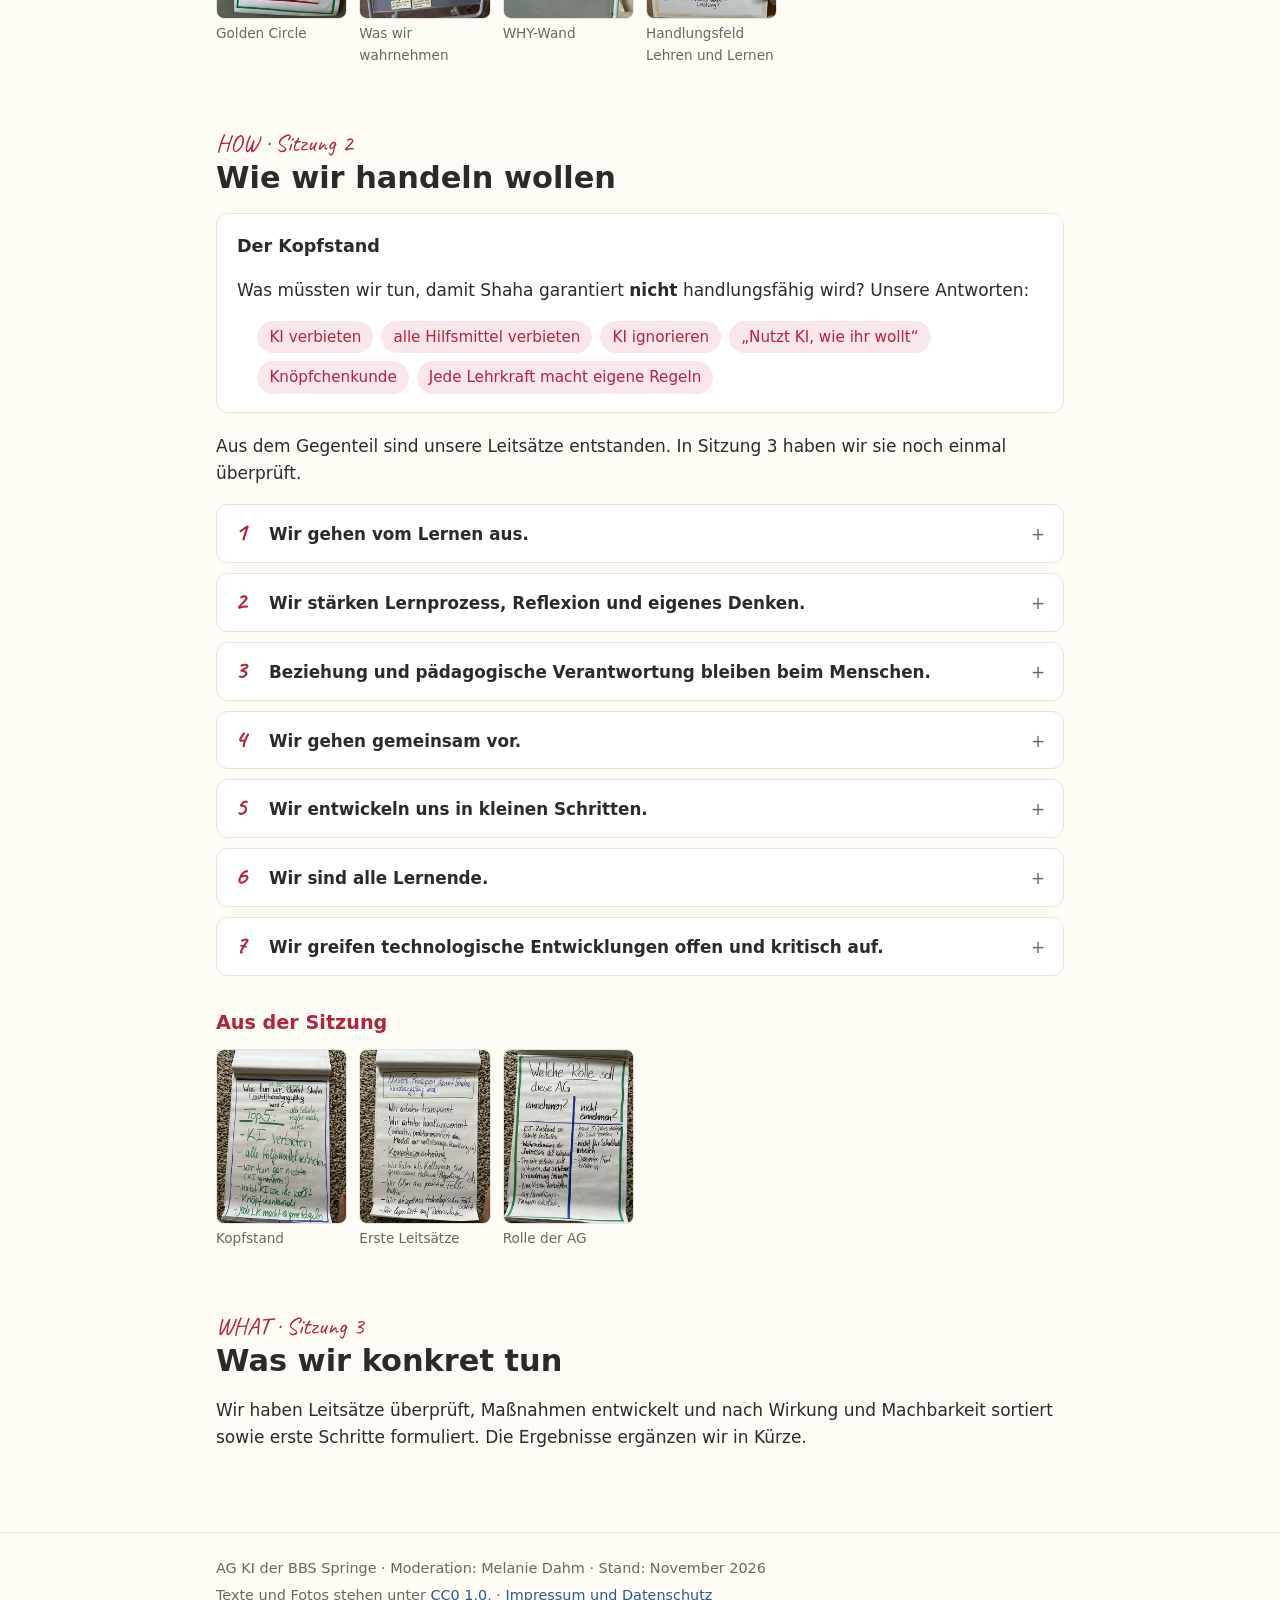
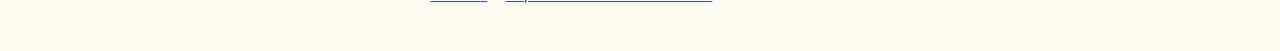
==== commit e56e4725: "Seite nach WHY, HOW und WHAT gegliedert, Sitzung 3 ergänzt Co-Authored-By: Claude Opus 5.5 <noreply@" ====
--- a/index.html
+++ b/index.html
@@ -12,7 +12,7 @@
 
 <header class="hero">
   <div class="wrap">
-    <p class="kicker">KI-Strategie der BBS Springe · Zwischenstand Oktober 2026</p>
+    <p class="kicker">KI-Strategie der BBS Springe · Zwischenstand November 2026</p>
     <h1>Wie werden wir handlungsfähig beim Lehren und Lernen mit KI?</h1>
     <p class="lead">Eine Arbeitsgruppe aus sieben Lehrkräften erarbeitet seit Juni 2026 einen Vorschlag für eine KI-Strategie unserer Schule. Hier zeigen wir, wie wir gearbeitet haben und was bisher entstanden ist.</p>
     <div class="northstar">
@@ -26,7 +26,6 @@
   <div class="wrap">
     <a href="#auftrag">Auftrag</a>
     <a href="#weg">Unser Weg</a>
-    <a href="#ausgangslage">Ausgangslage</a>
     <a href="#why">WHY</a>
     <a href="#how">HOW</a>
     <a href="#what">WHAT</a>
@@ -67,28 +66,30 @@
   <ol class="timeline">
     <li>
       <span class="when">Sitzung 1 · 24. Juni 2026</span>
-      <h3>Wahrnehmen und WHY</h3>
-      <p>Wir haben gesammelt, welche Veränderungen durch KI wir erleben, und geklärt, warum wir uns als Schule damit beschäftigen wollen. Daraus entstanden vier Handlungsfelder.</p>
+      <h3><a href="#why">WHY</a></h3>
+      <p>Wir haben gesammelt, welche Veränderungen durch KI wir erleben, und geklärt, warum wir uns als Schule damit beschäftigen wollen. Daraus entstanden vier Handlungsfelder: Personalentwicklung, Lehren und Lernen, Recht und Ethik, Infrastruktur.</p>
       <p class="methods">Denkende Runde · Clustern · WHY-Wand</p>
     </li>
     <li>
       <span class="when">Sitzung 2 · 26. August 2026</span>
-      <h3>HOW</h3>
+      <h3><a href="#how">HOW</a></h3>
       <p>Wir haben den Nordstern an einer erfundenen Schülerin geprüft: Shaha. Mit der Kopfstand-Methode haben wir gefragt, was Shaha daran hindern würde, handlungsfähig zu werden. Aus den Antworten haben wir Leitsätze abgeleitet.</p>
       <p class="methods">Orientierungsimpuls · Persona · Kopfstand</p>
     </li>
-    <li class="next">
-      <span class="when">Sitzung 3 · Termin folgt</span>
-      <h3>WHAT</h3>
-      <p>Wir prüfen die Leitsätze, bewerten Maßnahmen nach Wirkung und Machbarkeit und planen den Weg zur Entscheidung.</p>
+    <li>
+      <span class="when">Sitzung 3 · 4. November 2026</span>
+      <h3><a href="#what">WHAT</a></h3>
+      <p>Wir haben Leitsätze überprüft, Maßnahmen entwickelt und nach Wirkung und Machbarkeit sortiert sowie erste Schritte formuliert.</p>
       <p class="methods">Min Specs · Shift &amp; Share · Matrix Wirkung × Machbarkeit</p>
     </li>
   </ol>
 </section>
 
-<section id="ausgangslage" class="wrap">
-  <p class="eyebrow">Sitzung 1</p>
-  <h2>Was wir wahrnehmen</h2>
+<section id="why" class="wrap">
+  <p class="eyebrow">WHY · Sitzung 1</p>
+  <h2>Warum wir uns mit KI beschäftigen</h2>
+
+  <h3 class="sub">Was wir wahrnehmen</h3>
   <p>Zu Beginn haben alle aufgeschrieben, welche Veränderungen durch KI sie erleben. Die Aussagen zeigen Unsicherheit und Chancen zugleich. Eine Auswahl:</p>
   <div class="grid">
     <div class="card">
@@ -117,15 +118,8 @@
     </div>
   </div>
   <p class="callout">Für uns ist KI deshalb mehr als ein neues Werkzeug. Unsere Leitfrage lautet: <strong>Wie wollen wir als Schule unter veränderten Bedingungen Bildung gestalten?</strong></p>
-</section>
-
-<section id="why" class="wrap">
-  <p class="eyebrow">WHY · Sitzung 1 und 2</p>
-  <h2>Warum wir uns mit KI beschäftigen</h2>
-  <div class="northstar small">
-    <span class="hand">Nordstern</span>
-    <p>Unsere Schüler:innen sind in einer von KI geprägten Berufs- und Lebenswelt handlungsfähig.</p>
-  </div>
+
+  <h3 class="sub">Unsere Anliegen</h3>
   <p>Auf unserer WHY-Wand wurden fünf Anliegen sichtbar:</p>
   <dl class="concerns">
     <div><dt>Befähigung</dt><dd>Schüler:innen nutzen KI kompetent, kritisch und verantwortungsvoll.</dd></div>
@@ -135,6 +129,12 @@
     <div><dt>Zukunftsfähigkeit</dt><dd>Wir entwickeln Lernen und Unterricht weiter.</dd></div>
   </dl>
 
+  <h3 class="sub">Unser Nordstern</h3>
+  <div class="northstar small">
+    <span class="hand">Nordstern</span>
+    <p>Unsere Schüler:innen sind in einer von KI geprägten Berufs- und Lebenswelt handlungsfähig.</p>
+  </div>
+  <p class="note">In Sitzung 2 haben wir den Nordstern geschärft und an Shaha geprüft.</p>
   <div class="persona">
     <img src="assets/shaha.jpg" alt="Junge Frau in Arbeitslatzhose mit Tablet, auf ihrem Becher steht „Zukunft selber machen.“" width="810" height="720" loading="lazy">
     <div>
@@ -148,6 +148,48 @@
       </ul>
       <p class="note">Die vier Bereiche folgen dem KMK-Kompetenzrahmen „Bildung in der digitalen Welt“, Aktualisierung im Kontext KI (2026). Shaha ist eine erfundene Person, das Bild ist KI-generiert.</p>
     </div>
+  </div>
+
+  <h3 class="sub">Vier Handlungsfelder</h3>
+  <p>Unsere Fragen haben wir vier Handlungsfeldern zugeordnet:</p>
+  <div class="grid">
+    <div class="card field">
+      <h3>Personalentwicklung</h3>
+      <ul>
+        <li>Wie unterstützen wir Kolleg:innen mit sehr unterschiedlichen Voraussetzungen?</li>
+        <li>Welchen Mindeststandard brauchen wir?</li>
+      </ul>
+    </div>
+    <div class="card field">
+      <h3>Lehren und Lernen</h3>
+      <ul>
+        <li>Wie verändern sich Unterricht, Aufgaben und Prüfungen?</li>
+        <li>Was ist heute Leistung?</li>
+        <li>Wie sieht die Rolle der Lehrkräfte aus?</li>
+      </ul>
+    </div>
+    <div class="card field">
+      <h3>Recht und Ethik</h3>
+      <ul>
+        <li>Was gibt der rechtliche Rahmen vor?</li>
+        <li>Wie gehen wir mit Datenschutz, Diskriminierung und der Macht großer Tech-Unternehmen um?</li>
+      </ul>
+    </div>
+    <div class="card field">
+      <h3>Infrastruktur</h3>
+      <ul>
+        <li>Welche Zugänge, Geräte und Systeme brauchen wir?</li>
+        <li>Wie finanzieren wir sie?</li>
+      </ul>
+    </div>
+  </div>
+
+  <h3 class="sub">Aus der Sitzung</h3>
+  <div class="gallery">
+    <figure><a href="assets/fotos/golden-circle.jpg"><img src="assets/fotos/golden-circle.jpg" alt="Flipchart mit dem Golden Circle: WHY, HOW, WHAT" width="240" height="320" loading="lazy"></a><figcaption>Golden Circle</figcaption></figure>
+    <figure><a href="assets/fotos/veraenderungen.jpg"><img src="assets/fotos/veraenderungen.jpg" alt="Pinnwand mit geclusterten Karten zu wahrgenommenen Veränderungen" width="240" height="320" loading="lazy"></a><figcaption>Was wir wahrnehmen</figcaption></figure>
+    <figure><a href="assets/fotos/why.jpg"><img src="assets/fotos/why.jpg" alt="Karten auf der WHY-Wand" width="240" height="320" loading="lazy"></a><figcaption>WHY-Wand</figcaption></figure>
+    <figure><a href="assets/fotos/hf-lehren-lernen.jpg"><img src="assets/fotos/hf-lehren-lernen.jpg" alt="Flipchart mit Fragen zum Handlungsfeld Lehren und Lernen" width="240" height="320" loading="lazy"></a><figcaption>Handlungsfeld Lehren und Lernen</figcaption></figure>
   </div>
 </section>
 
@@ -166,7 +208,7 @@
       <li>Jede Lehrkraft macht eigene Regeln</li>
     </ul>
   </div>
-  <p>Aus dem Gegenteil sind unsere Leitsätze entstanden. In Sitzung 3 prüfen wir sie noch einmal.</p>
+  <p>Aus dem Gegenteil sind unsere Leitsätze entstanden. In Sitzung 3 haben wir sie noch einmal überprüft.</p>
   <div class="principles">
     <details>
       <summary><span class="num">1</span>Wir gehen vom Lernen aus.</summary>
@@ -196,66 +238,28 @@
       <summary><span class="num">7</span>Wir greifen technologische Entwicklungen offen und kritisch auf.</summary>
       <p>Wir sorgen dafür, dass alle Lernenden gleichen Zugang zu KI haben. Wir achten auf Datenschutz und Nachhaltigkeit und treten Diskriminierung durch KI entgegen. Diese Themen machen wir auch im Unterricht zum Gegenstand.</p>
     </details>
+  </div>
+
+  <h3 class="sub">Aus der Sitzung</h3>
+  <div class="gallery">
+    <figure><a href="assets/fotos/kopfstand.jpg"><img src="assets/fotos/kopfstand.jpg" alt="Flipchart zur Kopfstand-Frage mit den Top 5" width="240" height="320" loading="lazy"></a><figcaption>Kopfstand</figcaption></figure>
+    <figure><a href="assets/fotos/leitsaetze.jpg"><img src="assets/fotos/leitsaetze.jpg" alt="Flipchart mit den ersten Prinzipien" width="240" height="320" loading="lazy"></a><figcaption>Erste Leitsätze</figcaption></figure>
+    <figure><a href="assets/fotos/rolle-ag.jpg"><img src="assets/fotos/rolle-ag.jpg" alt="Flipchart zur Rolle der AG" width="240" height="320" loading="lazy"></a><figcaption>Rolle der AG</figcaption></figure>
   </div>
 </section>
 
 <section id="what" class="wrap">
   <p class="eyebrow">WHAT · Sitzung 3</p>
   <h2>Was wir konkret tun</h2>
-  <p>Unsere Fragen ordnen wir vier Handlungsfeldern zu. In Sitzung 3 bewerten wir dazu konkrete Maßnahmen nach Wirkung und Machbarkeit. Die Ergebnisse ergänzen wir hier.</p>
-  <div class="grid">
-    <div class="card field">
-      <h3>Lehren und Lernen</h3>
-      <ul>
-        <li>Wie verändern sich Unterricht, Aufgaben und Prüfungen?</li>
-        <li>Was ist heute Leistung?</li>
-        <li>Wie sieht die Rolle der Lehrkräfte aus?</li>
-      </ul>
-    </div>
-    <div class="card field">
-      <h3>Personalentwicklung</h3>
-      <ul>
-        <li>Wie unterstützen wir Kolleg:innen mit sehr unterschiedlichen Voraussetzungen?</li>
-        <li>Welchen Mindeststandard brauchen wir?</li>
-      </ul>
-    </div>
-    <div class="card field">
-      <h3>Infrastruktur</h3>
-      <ul>
-        <li>Welche Zugänge, Geräte und Systeme brauchen wir?</li>
-        <li>Wie finanzieren wir sie?</li>
-      </ul>
-    </div>
-    <div class="card field">
-      <h3>Recht und Ethik</h3>
-      <ul>
-        <li>Was gibt der rechtliche Rahmen vor?</li>
-        <li>Wie gehen wir mit Datenschutz, Diskriminierung und der Macht großer Tech-Unternehmen um?</li>
-      </ul>
-    </div>
-  </div>
-  <!-- Nach Sitzung 3: priorisierte Maßnahmen hier ergänzen -->
-</section>
-
-<section id="einblicke" class="wrap">
-  <p class="eyebrow">Einblicke</p>
-  <h2>Aus unseren Sitzungen</h2>
-  <div class="gallery">
-    <figure><a href="assets/fotos/golden-circle.jpg"><img src="assets/fotos/golden-circle.jpg" alt="Flipchart mit dem Golden Circle: WHY, HOW, WHAT" width="240" height="320" loading="lazy"></a><figcaption>Golden Circle</figcaption></figure>
-    <figure><a href="assets/fotos/veraenderungen.jpg"><img src="assets/fotos/veraenderungen.jpg" alt="Pinnwand mit geclusterten Karten zu wahrgenommenen Veränderungen" width="240" height="320" loading="lazy"></a><figcaption>Was wir wahrnehmen</figcaption></figure>
-    <figure><a href="assets/fotos/why.jpg"><img src="assets/fotos/why.jpg" alt="Karten auf der WHY-Wand" width="240" height="320" loading="lazy"></a><figcaption>WHY-Wand</figcaption></figure>
-    <figure><a href="assets/fotos/hf-lehren-lernen.jpg"><img src="assets/fotos/hf-lehren-lernen.jpg" alt="Flipchart mit Fragen zum Handlungsfeld Lehren und Lernen" width="240" height="320" loading="lazy"></a><figcaption>Handlungsfeld Lehren und Lernen</figcaption></figure>
-    <figure><a href="assets/fotos/kopfstand.jpg"><img src="assets/fotos/kopfstand.jpg" alt="Flipchart zur Kopfstand-Frage mit den Top 5" width="240" height="320" loading="lazy"></a><figcaption>Kopfstand</figcaption></figure>
-    <figure><a href="assets/fotos/leitsaetze.jpg"><img src="assets/fotos/leitsaetze.jpg" alt="Flipchart mit den ersten Prinzipien" width="240" height="320" loading="lazy"></a><figcaption>Erste Leitsätze</figcaption></figure>
-    <figure><a href="assets/fotos/rolle-ag.jpg"><img src="assets/fotos/rolle-ag.jpg" alt="Flipchart zur Rolle der AG" width="240" height="320" loading="lazy"></a><figcaption>Rolle der AG</figcaption></figure>
-  </div>
+  <p>Wir haben Leitsätze überprüft, Maßnahmen entwickelt und nach Wirkung und Machbarkeit sortiert sowie erste Schritte formuliert. Die Ergebnisse ergänzen wir in Kürze.</p>
+  <!-- Nach Sitzung 3: priorisierte Maßnahmen und erste Schritte hier ergänzen -->
 </section>
 
 </main>
 
 <footer>
   <div class="wrap">
-    <p>AG KI der BBS Springe · Moderation: Melanie Dahm · Stand: Oktober 2026</p>
+    <p>AG KI der BBS Springe · Moderation: Melanie Dahm · Stand: November 2026</p>
     <p>Texte und Fotos stehen unter <a href="https://creativecommons.org/publicdomain/zero/1.0/deed.de">CC0 1.0</a>. · <a href="impressum.html">Impressum und Datenschutz</a></p>
   </div>
 </footer>
--- a/style.css
+++ b/style.css
@@ -202,3 +202,8 @@
   .concerns div { grid-template-columns: 1fr; gap: 2px; }
   details p { margin-left: 0; }
 }
+
+/* Unterabschnitte in WHY, HOW, WHAT */
+h3.sub { font-size: 1.2rem; margin: 32px 0 10px; color: var(--red); }
+.timeline h3 a { color: inherit; text-decoration: none; }
+.timeline h3 a:hover { color: var(--red); }
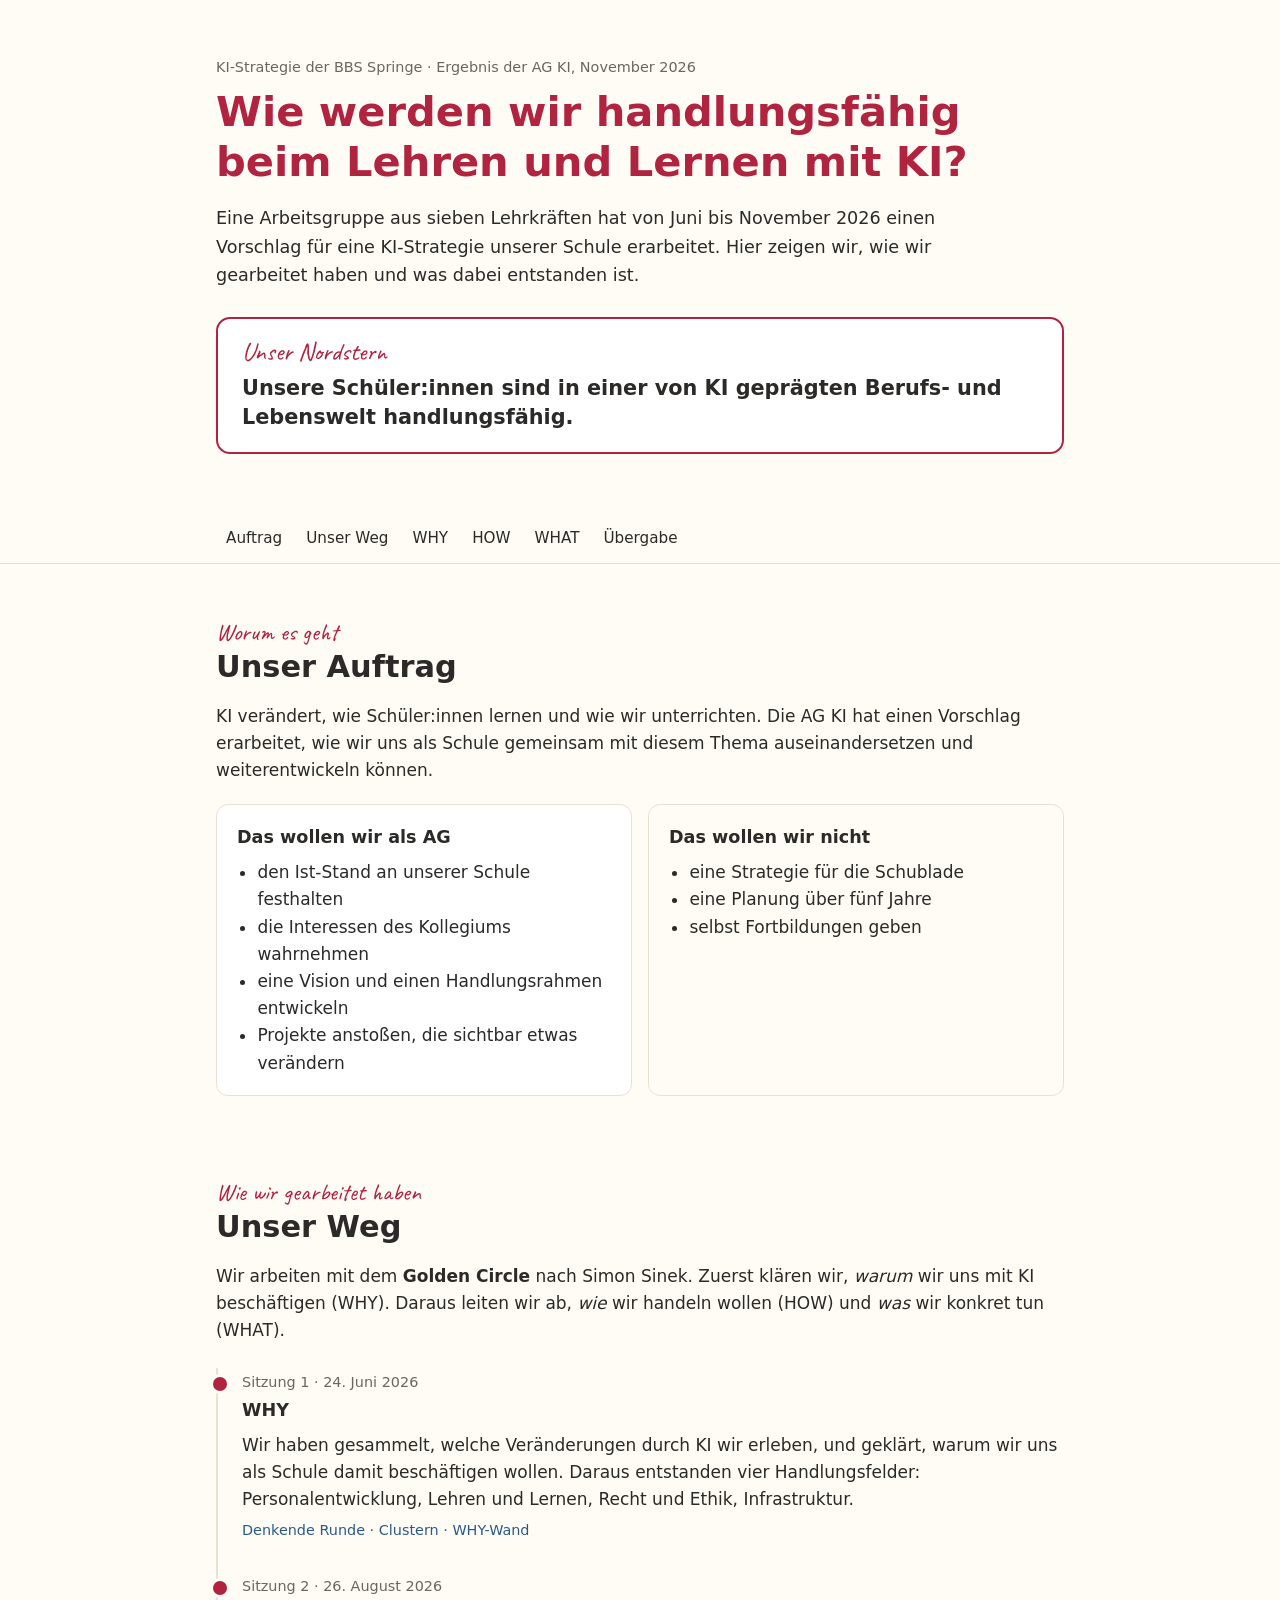
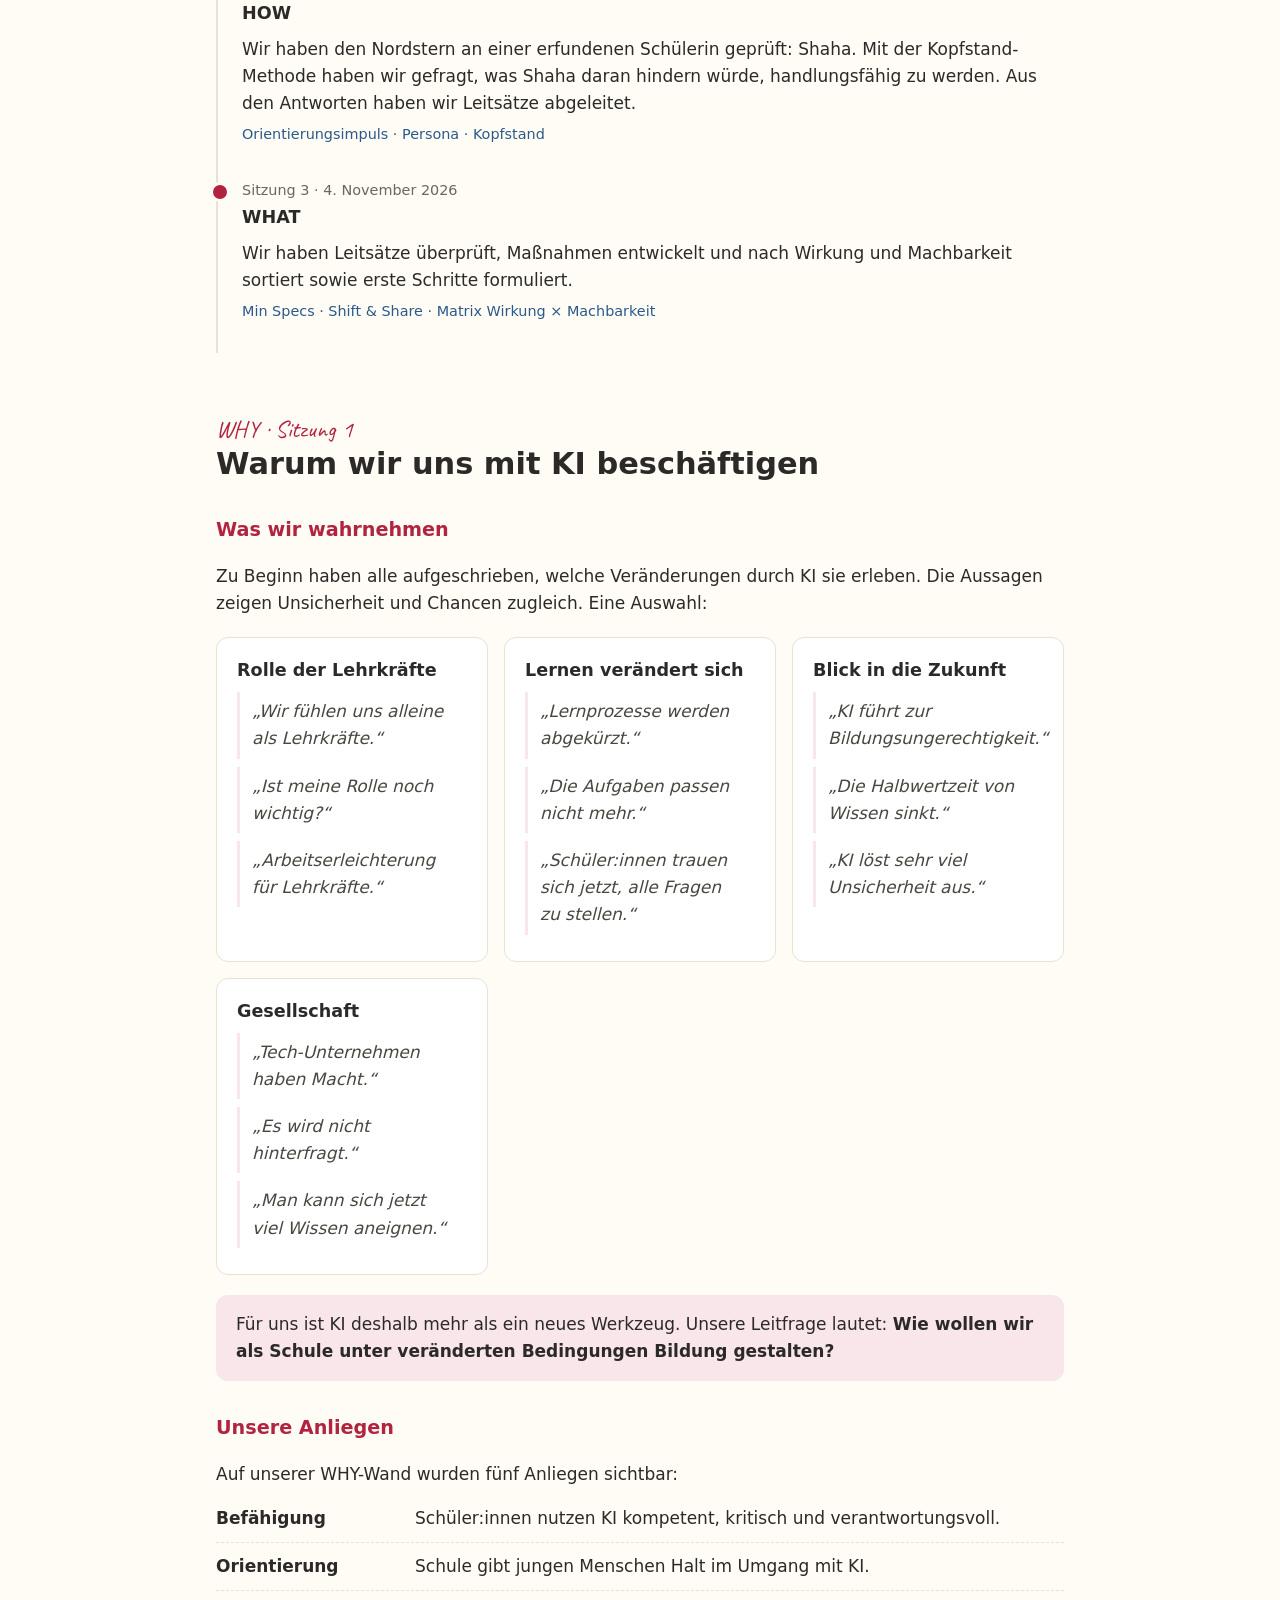
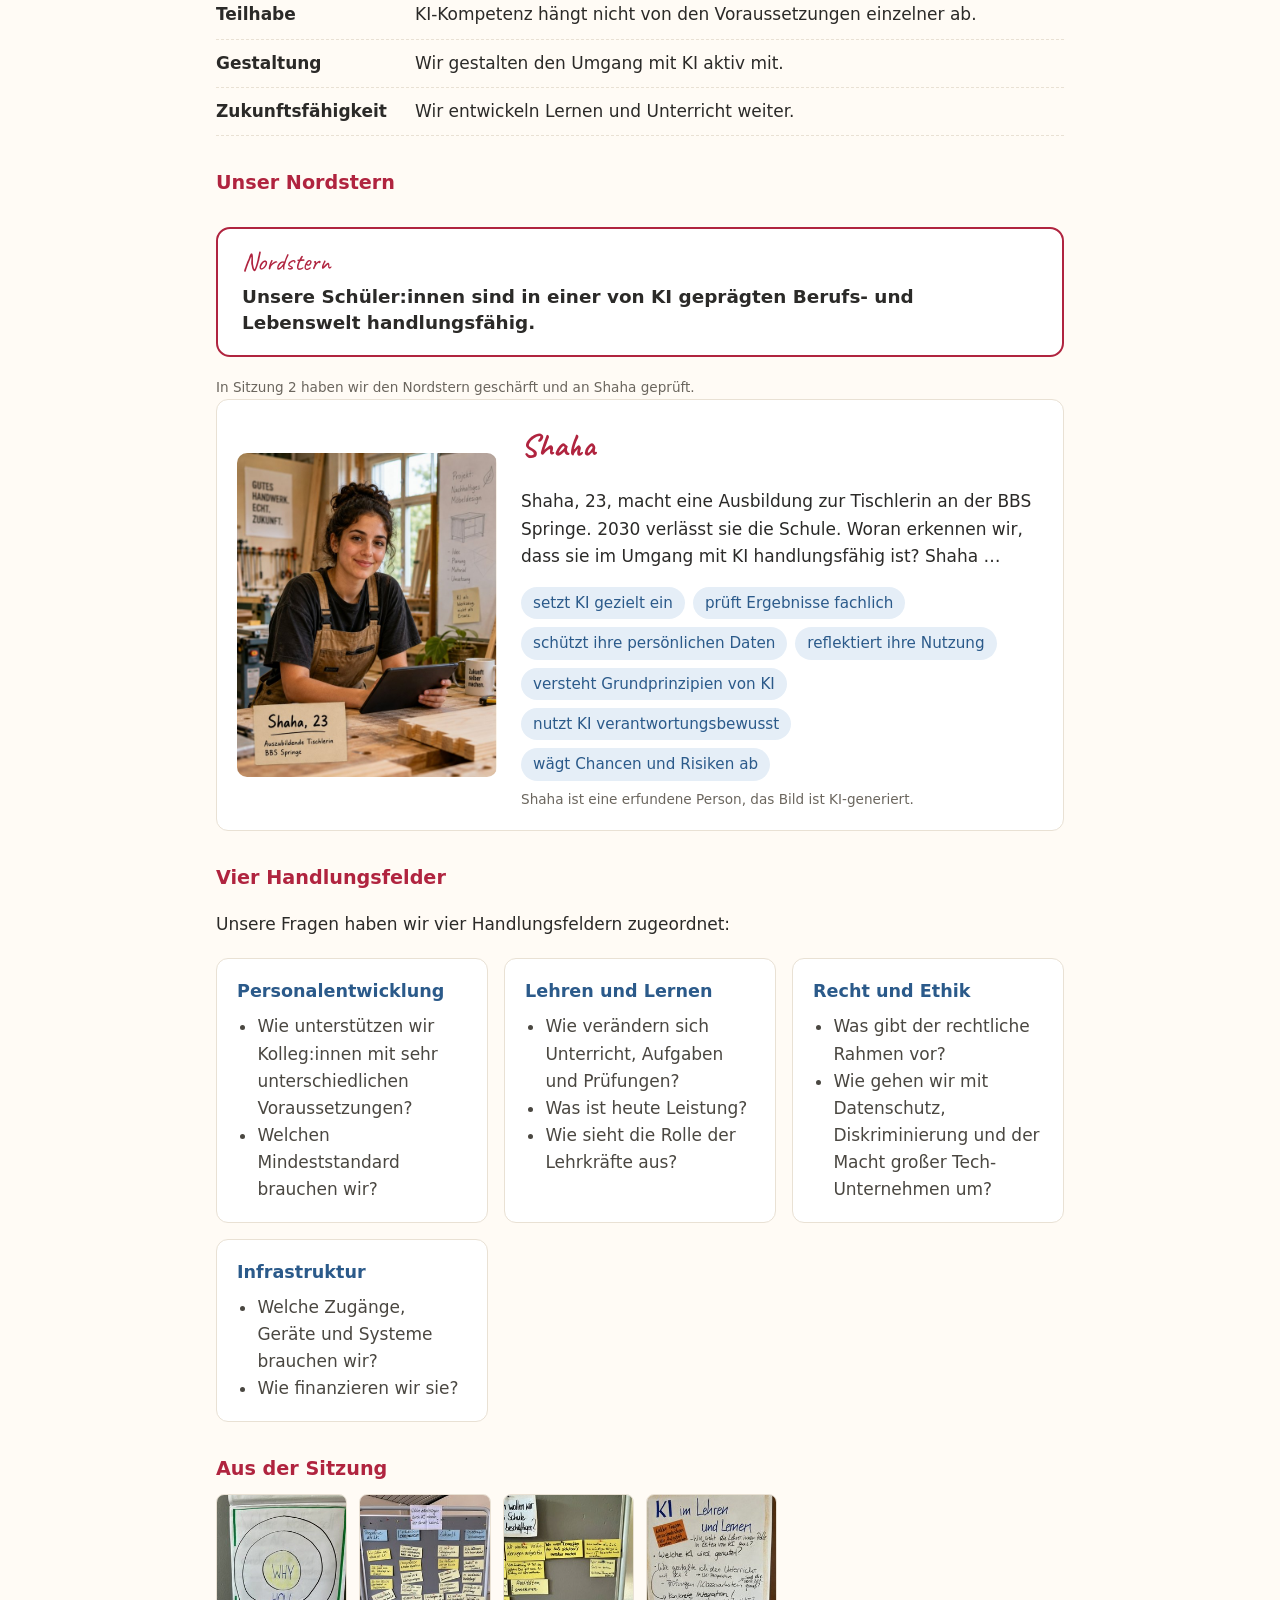
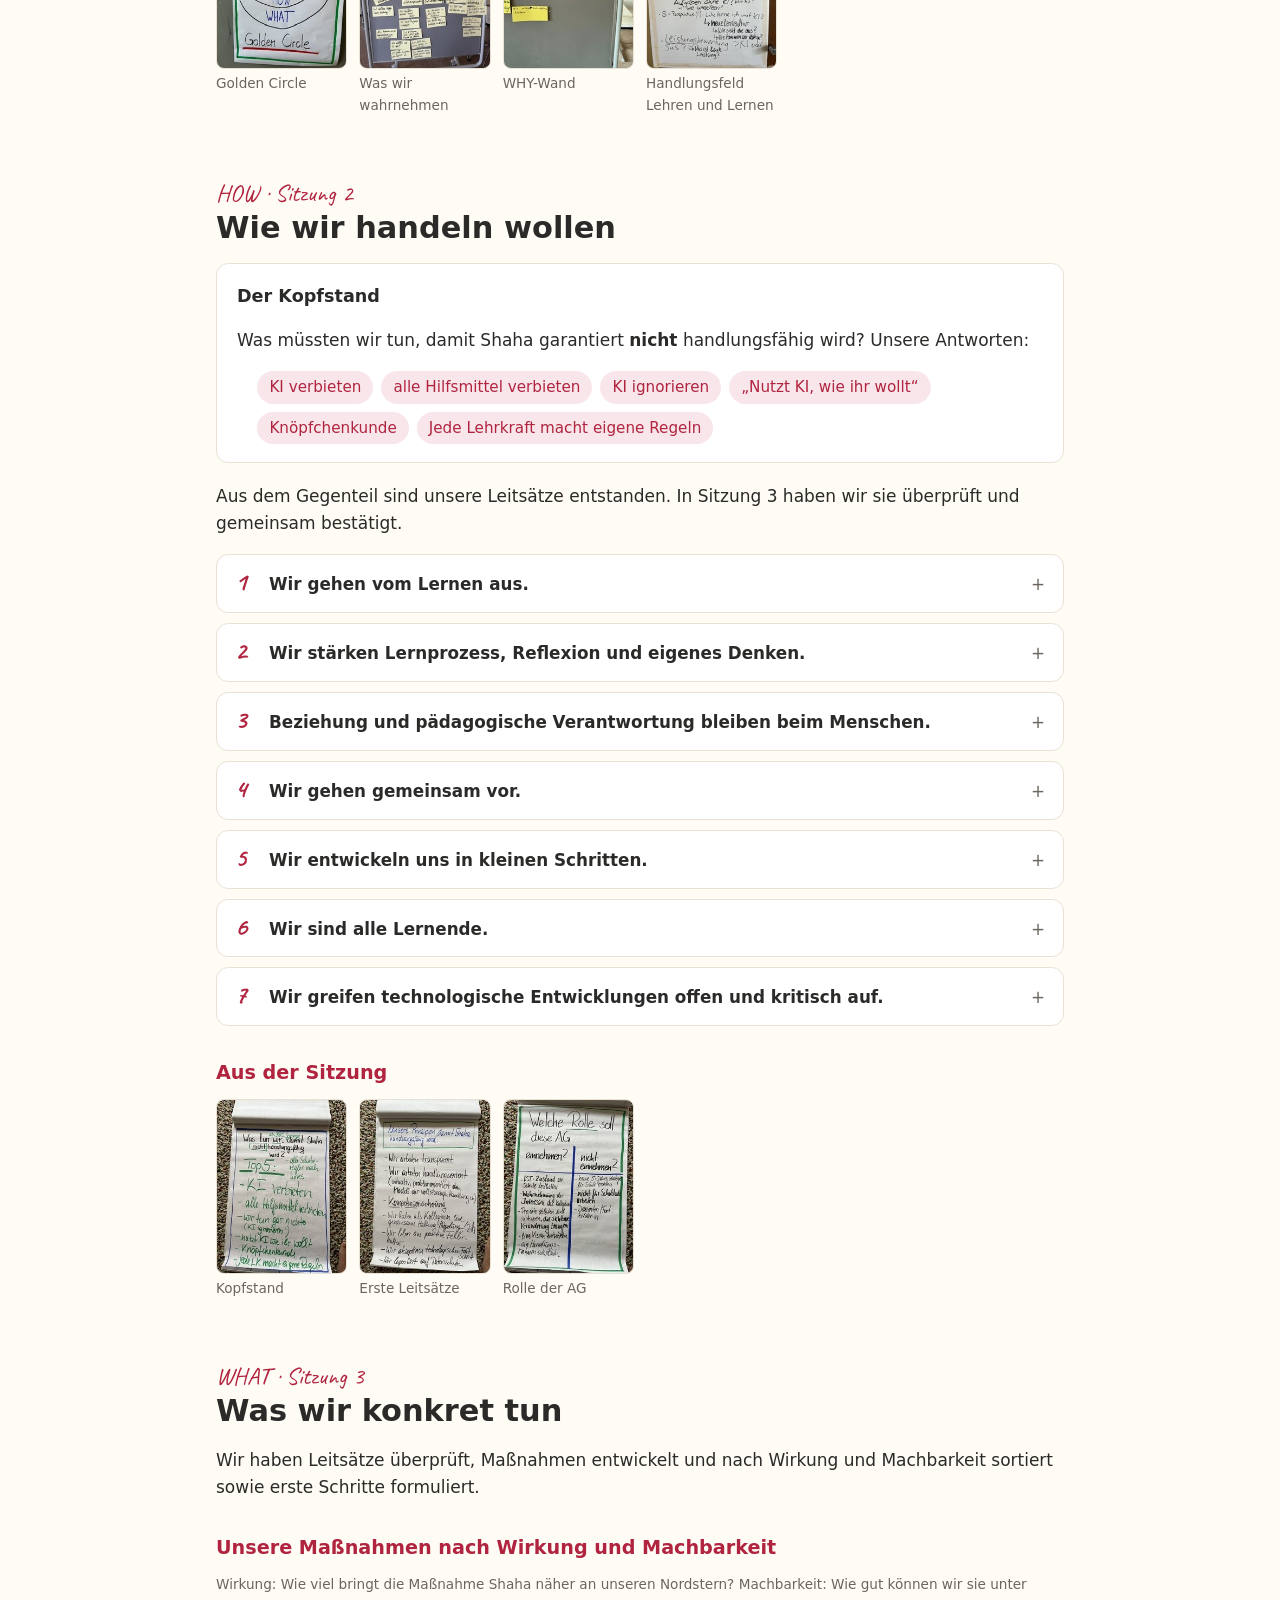
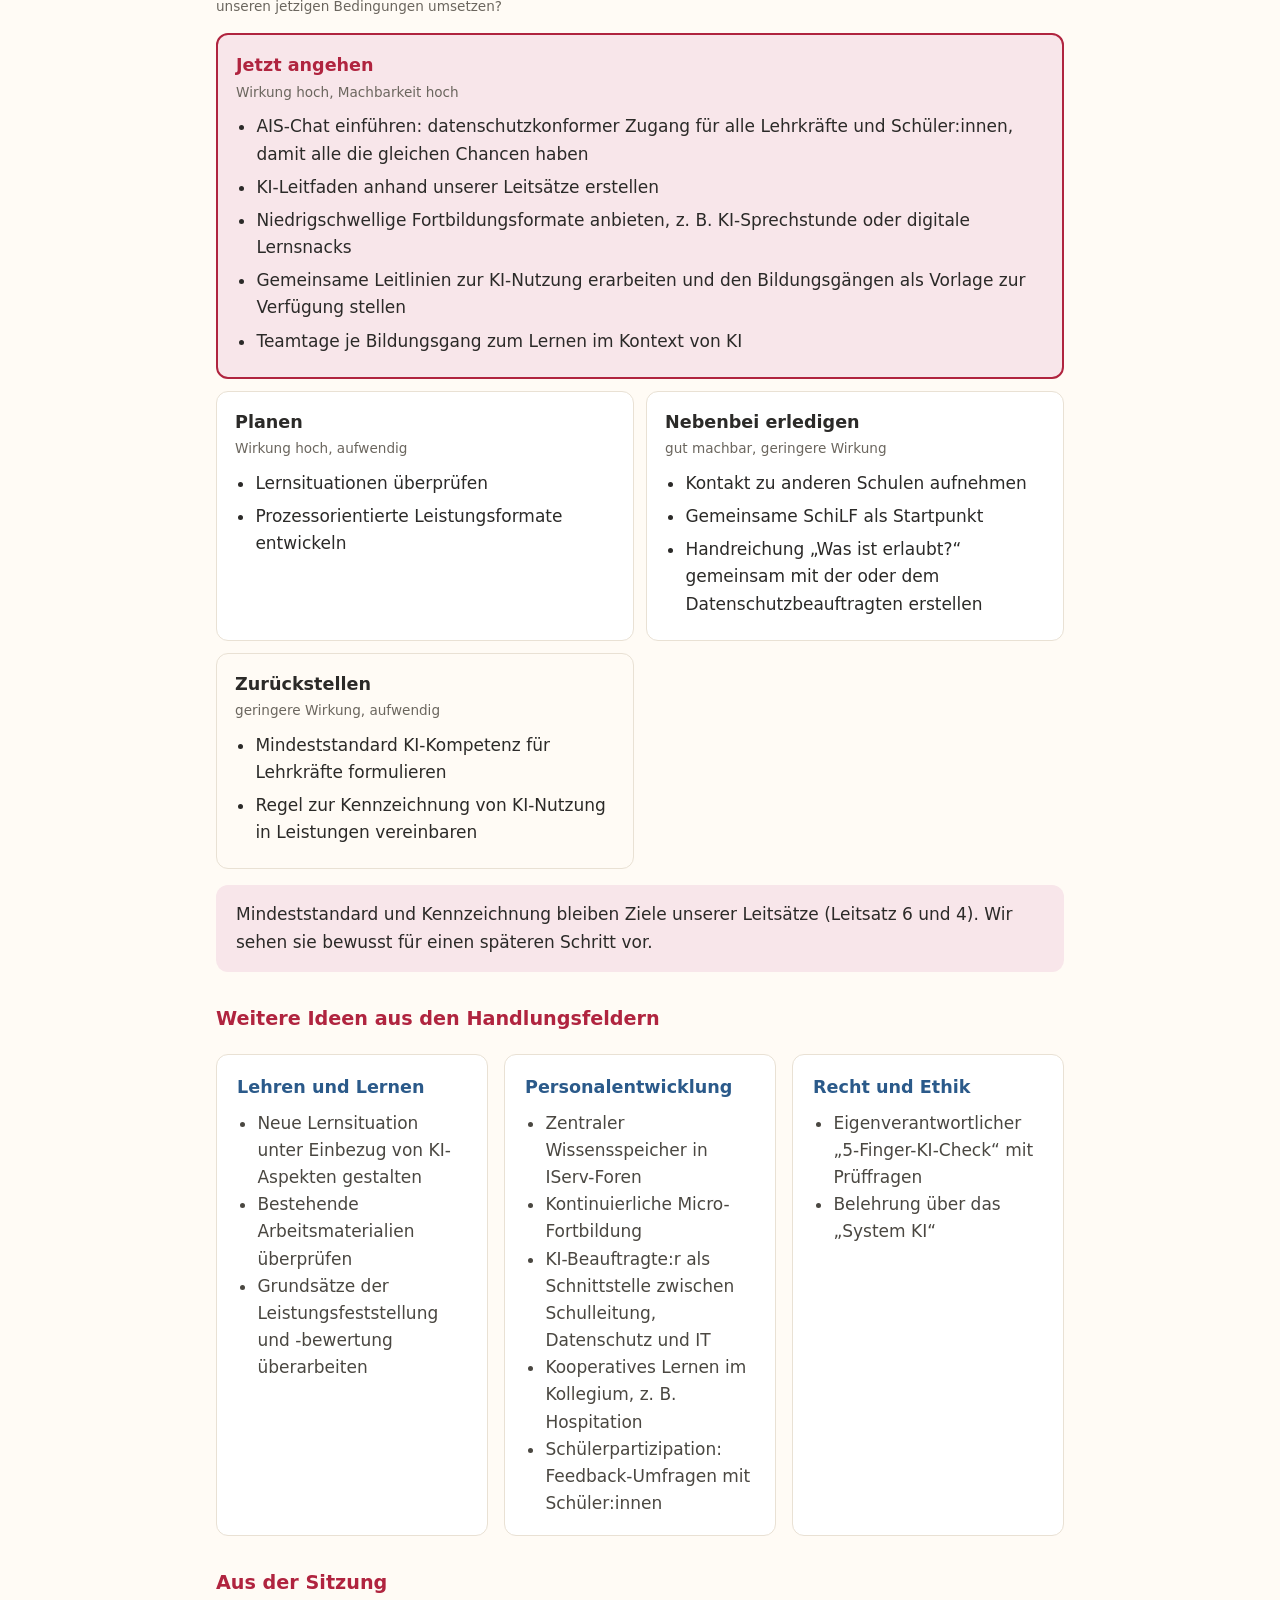
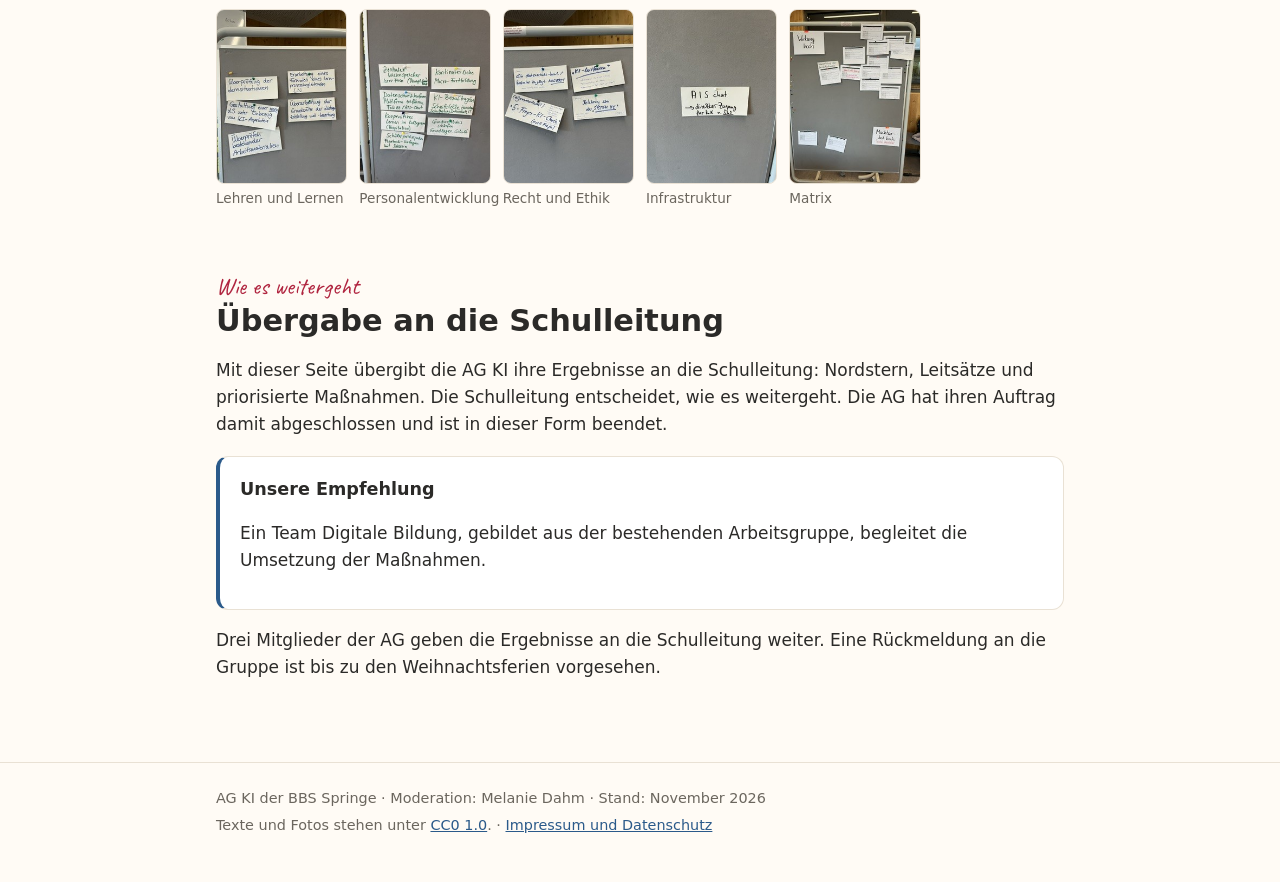
==== commit bc2e5a62: "Ergebnisse von Sitzung 3, neue Shaha und Übergabe an die Schulleitung ergänzt Co-Authored-By: Claude" ====
--- a/index.html
+++ b/index.html
@@ -12,9 +12,9 @@
 
 <header class="hero">
   <div class="wrap">
-    <p class="kicker">KI-Strategie der BBS Springe · Zwischenstand November 2026</p>
+    <p class="kicker">KI-Strategie der BBS Springe · Ergebnis der AG KI, November 2026</p>
     <h1>Wie werden wir handlungsfähig beim Lehren und Lernen mit KI?</h1>
-    <p class="lead">Eine Arbeitsgruppe aus sieben Lehrkräften erarbeitet seit Juni 2026 einen Vorschlag für eine KI-Strategie unserer Schule. Hier zeigen wir, wie wir gearbeitet haben und was bisher entstanden ist.</p>
+    <p class="lead">Eine Arbeitsgruppe aus sieben Lehrkräften hat von Juni bis November 2026 einen Vorschlag für eine KI-Strategie unserer Schule erarbeitet. Hier zeigen wir, wie wir gearbeitet haben und was dabei entstanden ist.</p>
     <div class="northstar">
       <span class="hand">Unser Nordstern</span>
       <p>Unsere Schüler:innen sind in einer von KI geprägten Berufs- und Lebenswelt handlungsfähig.</p>
@@ -29,6 +29,7 @@
     <a href="#why">WHY</a>
     <a href="#how">HOW</a>
     <a href="#what">WHAT</a>
+    <a href="#uebergabe">Übergabe</a>
   </div>
 </nav>
 
@@ -37,7 +38,7 @@
 <section id="auftrag" class="wrap">
   <p class="eyebrow">Worum es geht</p>
   <h2>Unser Auftrag</h2>
-  <p>KI verändert, wie Schüler:innen lernen und wie wir unterrichten. Die AG KI erarbeitet einen Vorschlag, wie wir uns als Schule gemeinsam mit diesem Thema auseinandersetzen und weiterentwickeln können.</p>
+  <p>KI verändert, wie Schüler:innen lernen und wie wir unterrichten. Die AG KI hat einen Vorschlag erarbeitet, wie wir uns als Schule gemeinsam mit diesem Thema auseinandersetzen und weiterentwickeln können.</p>
   <div class="two">
     <div class="card">
       <h3>Das wollen wir als AG</h3>
@@ -136,17 +137,20 @@
   </div>
   <p class="note">In Sitzung 2 haben wir den Nordstern geschärft und an Shaha geprüft.</p>
   <div class="persona">
-    <img src="assets/shaha.jpg" alt="Junge Frau in Arbeitslatzhose mit Tablet, auf ihrem Becher steht „Zukunft selber machen.“" width="810" height="720" loading="lazy">
+    <img src="assets/shaha-23.jpg" alt="Junge Frau in Arbeitslatzhose in einer Tischlerwerkstatt mit Tablet, Schild: Shaha, 23, Auszubildende Tischlerin, BBS Springe" width="650" height="810" loading="lazy">
     <div>
       <h3>Shaha</h3>
-      <p>Shaha wurde gerade an der BBS Springe eingeschult. 2030 verlässt sie die Schule und ist in einer von KI geprägten Berufs- und Lebenswelt handlungsfähig. Woran erkennen wir das? Sie kann</p>
+      <p>Shaha, 23, macht eine Ausbildung zur Tischlerin an der BBS Springe. 2030 verlässt sie die Schule. Woran erkennen wir, dass sie im Umgang mit KI handlungsfähig ist? Shaha …</p>
       <ul class="chips">
-        <li>mit KI bewusst umgehen</li>
-        <li>KI kreativ anwenden</li>
-        <li>KI gezielt einsetzen</li>
-        <li>KI aktiv mitgestalten</li>
-      </ul>
-      <p class="note">Die vier Bereiche folgen dem KMK-Kompetenzrahmen „Bildung in der digitalen Welt“, Aktualisierung im Kontext KI (2026). Shaha ist eine erfundene Person, das Bild ist KI-generiert.</p>
+        <li>setzt KI gezielt ein</li>
+        <li>prüft Ergebnisse fachlich</li>
+        <li>schützt ihre persönlichen Daten</li>
+        <li>reflektiert ihre Nutzung</li>
+        <li>versteht Grundprinzipien von KI</li>
+        <li>nutzt KI verantwortungsbewusst</li>
+        <li>wägt Chancen und Risiken ab</li>
+      </ul>
+      <p class="note">Shaha ist eine erfundene Person, das Bild ist KI-generiert.</p>
     </div>
   </div>
 
@@ -208,7 +212,7 @@
       <li>Jede Lehrkraft macht eigene Regeln</li>
     </ul>
   </div>
-  <p>Aus dem Gegenteil sind unsere Leitsätze entstanden. In Sitzung 3 haben wir sie noch einmal überprüft.</p>
+  <p>Aus dem Gegenteil sind unsere Leitsätze entstanden. In Sitzung 3 haben wir sie überprüft und gemeinsam bestätigt.</p>
   <div class="principles">
     <details>
       <summary><span class="num">1</span>Wir gehen vom Lernen aus.</summary>
@@ -251,8 +255,98 @@
 <section id="what" class="wrap">
   <p class="eyebrow">WHAT · Sitzung 3</p>
   <h2>Was wir konkret tun</h2>
-  <p>Wir haben Leitsätze überprüft, Maßnahmen entwickelt und nach Wirkung und Machbarkeit sortiert sowie erste Schritte formuliert. Die Ergebnisse ergänzen wir in Kürze.</p>
-  <!-- Nach Sitzung 3: priorisierte Maßnahmen und erste Schritte hier ergänzen -->
+  <p>Wir haben Leitsätze überprüft, Maßnahmen entwickelt und nach Wirkung und Machbarkeit sortiert sowie erste Schritte formuliert.</p>
+
+  <h3 class="sub">Unsere Maßnahmen nach Wirkung und Machbarkeit</h3>
+  <p class="note">Wirkung: Wie viel bringt die Maßnahme Shaha näher an unseren Nordstern? Machbarkeit: Wie gut können wir sie unter unseren jetzigen Bedingungen umsetzen?</p>
+  <div class="matrix">
+    <div class="quad now">
+      <h3>Jetzt angehen</h3>
+      <p class="quad-sub">Wirkung hoch, Machbarkeit hoch</p>
+      <ul>
+        <li>AIS-Chat einführen: datenschutzkonformer Zugang für alle Lehrkräfte und Schüler:innen, damit alle die gleichen Chancen haben</li>
+        <li>KI-Leitfaden anhand unserer Leitsätze erstellen</li>
+        <li>Niedrigschwellige Fortbildungsformate anbieten, z. B. KI-Sprechstunde oder digitale Lernsnacks</li>
+        <li>Gemeinsame Leitlinien zur KI-Nutzung erarbeiten und den Bildungsgängen als Vorlage zur Verfügung stellen</li>
+        <li>Teamtage je Bildungsgang zum Lernen im Kontext von KI</li>
+      </ul>
+    </div>
+    <div class="quad plan">
+      <h3>Planen</h3>
+      <p class="quad-sub">Wirkung hoch, aufwendig</p>
+      <ul>
+        <li>Lernsituationen überprüfen</li>
+        <li>Prozessorientierte Leistungsformate entwickeln</li>
+      </ul>
+    </div>
+    <div class="quad side">
+      <h3>Nebenbei erledigen</h3>
+      <p class="quad-sub">gut machbar, geringere Wirkung</p>
+      <ul>
+        <li>Kontakt zu anderen Schulen aufnehmen</li>
+        <li>Gemeinsame SchiLF als Startpunkt</li>
+        <li>Handreichung „Was ist erlaubt?“ gemeinsam mit der oder dem Datenschutzbeauftragten erstellen</li>
+      </ul>
+    </div>
+    <div class="quad later">
+      <h3>Zurückstellen</h3>
+      <p class="quad-sub">geringere Wirkung, aufwendig</p>
+      <ul>
+        <li>Mindeststandard KI-Kompetenz für Lehrkräfte formulieren</li>
+        <li>Regel zur Kennzeichnung von KI-Nutzung in Leistungen vereinbaren</li>
+      </ul>
+    </div>
+  </div>
+  <p class="callout">Mindeststandard und Kennzeichnung bleiben Ziele unserer Leitsätze (Leitsatz 6 und 4). Wir sehen sie bewusst für einen späteren Schritt vor.</p>
+
+  <h3 class="sub">Weitere Ideen aus den Handlungsfeldern</h3>
+  <div class="grid">
+    <div class="card field">
+      <h3>Lehren und Lernen</h3>
+      <ul>
+        <li>Neue Lernsituation unter Einbezug von KI-Aspekten gestalten</li>
+        <li>Bestehende Arbeitsmaterialien überprüfen</li>
+        <li>Grundsätze der Leistungsfeststellung und -bewertung überarbeiten</li>
+      </ul>
+    </div>
+    <div class="card field">
+      <h3>Personalentwicklung</h3>
+      <ul>
+        <li>Zentraler Wissensspeicher in IServ-Foren</li>
+        <li>Kontinuierliche Micro-Fortbildung</li>
+        <li>KI-Beauftragte:r als Schnittstelle zwischen Schulleitung, Datenschutz und IT</li>
+        <li>Kooperatives Lernen im Kollegium, z. B. Hospitation</li>
+        <li>Schülerpartizipation: Feedback-Umfragen mit Schüler:innen</li>
+      </ul>
+    </div>
+    <div class="card field">
+      <h3>Recht und Ethik</h3>
+      <ul>
+        <li>Eigenverantwortlicher „5-Finger-KI-Check“ mit Prüffragen</li>
+        <li>Belehrung über das „System KI“</li>
+      </ul>
+    </div>
+  </div>
+
+  <h3 class="sub">Aus der Sitzung</h3>
+  <div class="gallery">
+    <figure><a href="assets/fotos/s3-lehren-lernen.jpg"><img src="assets/fotos/s3-lehren-lernen.jpg" alt="Pinnwand mit Ideen für Maßnahmen im Handlungsfeld Lehren und Lernen" width="240" height="320" loading="lazy"></a><figcaption>Lehren und Lernen</figcaption></figure>
+    <figure><a href="assets/fotos/s3-personalentwicklung.jpg"><img src="assets/fotos/s3-personalentwicklung.jpg" alt="Pinnwand mit Ideen für Maßnahmen in der Personalentwicklung" width="240" height="320" loading="lazy"></a><figcaption>Personalentwicklung</figcaption></figure>
+    <figure><a href="assets/fotos/s3-recht-ethik.jpg"><img src="assets/fotos/s3-recht-ethik.jpg" alt="Pinnwand mit Ideen für Maßnahmen zu Recht und Ethik" width="240" height="320" loading="lazy"></a><figcaption>Recht und Ethik</figcaption></figure>
+    <figure><a href="assets/fotos/s3-infrastruktur.jpg"><img src="assets/fotos/s3-infrastruktur.jpg" alt="Karte mit der Idee AIS-Chat" width="240" height="320" loading="lazy"></a><figcaption>Infrastruktur</figcaption></figure>
+    <figure><a href="assets/fotos/s3-matrix.jpg"><img src="assets/fotos/s3-matrix.jpg" alt="Pinnwand mit Maßnahmenkarten in der Matrix Wirkung und Machbarkeit" width="240" height="320" loading="lazy"></a><figcaption>Matrix</figcaption></figure>
+  </div>
+</section>
+
+<section id="uebergabe" class="wrap">
+  <p class="eyebrow">Wie es weitergeht</p>
+  <h2>Übergabe an die Schulleitung</h2>
+  <p>Mit dieser Seite übergibt die AG KI ihre Ergebnisse an die Schulleitung: Nordstern, Leitsätze und priorisierte Maßnahmen. Die Schulleitung entscheidet, wie es weitergeht. Die AG hat ihren Auftrag damit abgeschlossen und ist in dieser Form beendet.</p>
+  <div class="card recommend">
+    <h3>Unsere Empfehlung</h3>
+    <p>Ein Team Digitale Bildung, gebildet aus der bestehenden Arbeitsgruppe, begleitet die Umsetzung der Maßnahmen.</p>
+  </div>
+  <p>Drei Mitglieder der AG geben die Ergebnisse an die Schulleitung weiter. Eine Rückmeldung an die Gruppe ist bis zu den Weihnachtsferien vorgesehen.</p>
 </section>
 
 </main>
--- a/style.css
+++ b/style.css
@@ -207,3 +207,16 @@
 h3.sub { font-size: 1.2rem; margin: 32px 0 10px; color: var(--red); }
 .timeline h3 a { color: inherit; text-decoration: none; }
 .timeline h3 a:hover { color: var(--red); }
+
+/* Matrix Wirkung × Machbarkeit */
+.matrix { display: grid; grid-template-columns: 1fr 1fr; gap: 12px; margin: 16px 0; }
+.quad { border-radius: 12px; padding: 16px 18px; border: 1px solid var(--line); background: var(--surface); }
+.quad h3 { margin: 0; }
+.quad-sub { margin: 2px 0 10px; font-size: 0.85rem; color: var(--muted); }
+.quad ul { margin: 0; padding-left: 1.2em; }
+.quad li { margin-bottom: 6px; }
+.quad.now { border: 2px solid var(--red); background: var(--red-soft); grid-column: 1 / -1; }
+.quad.now h3 { color: var(--red); }
+.quad.later { background: transparent; }
+.recommend { margin: 16px 0; border-left: 4px solid var(--blue); }
+@media (max-width: 640px) { .matrix { grid-template-columns: 1fr; } }
